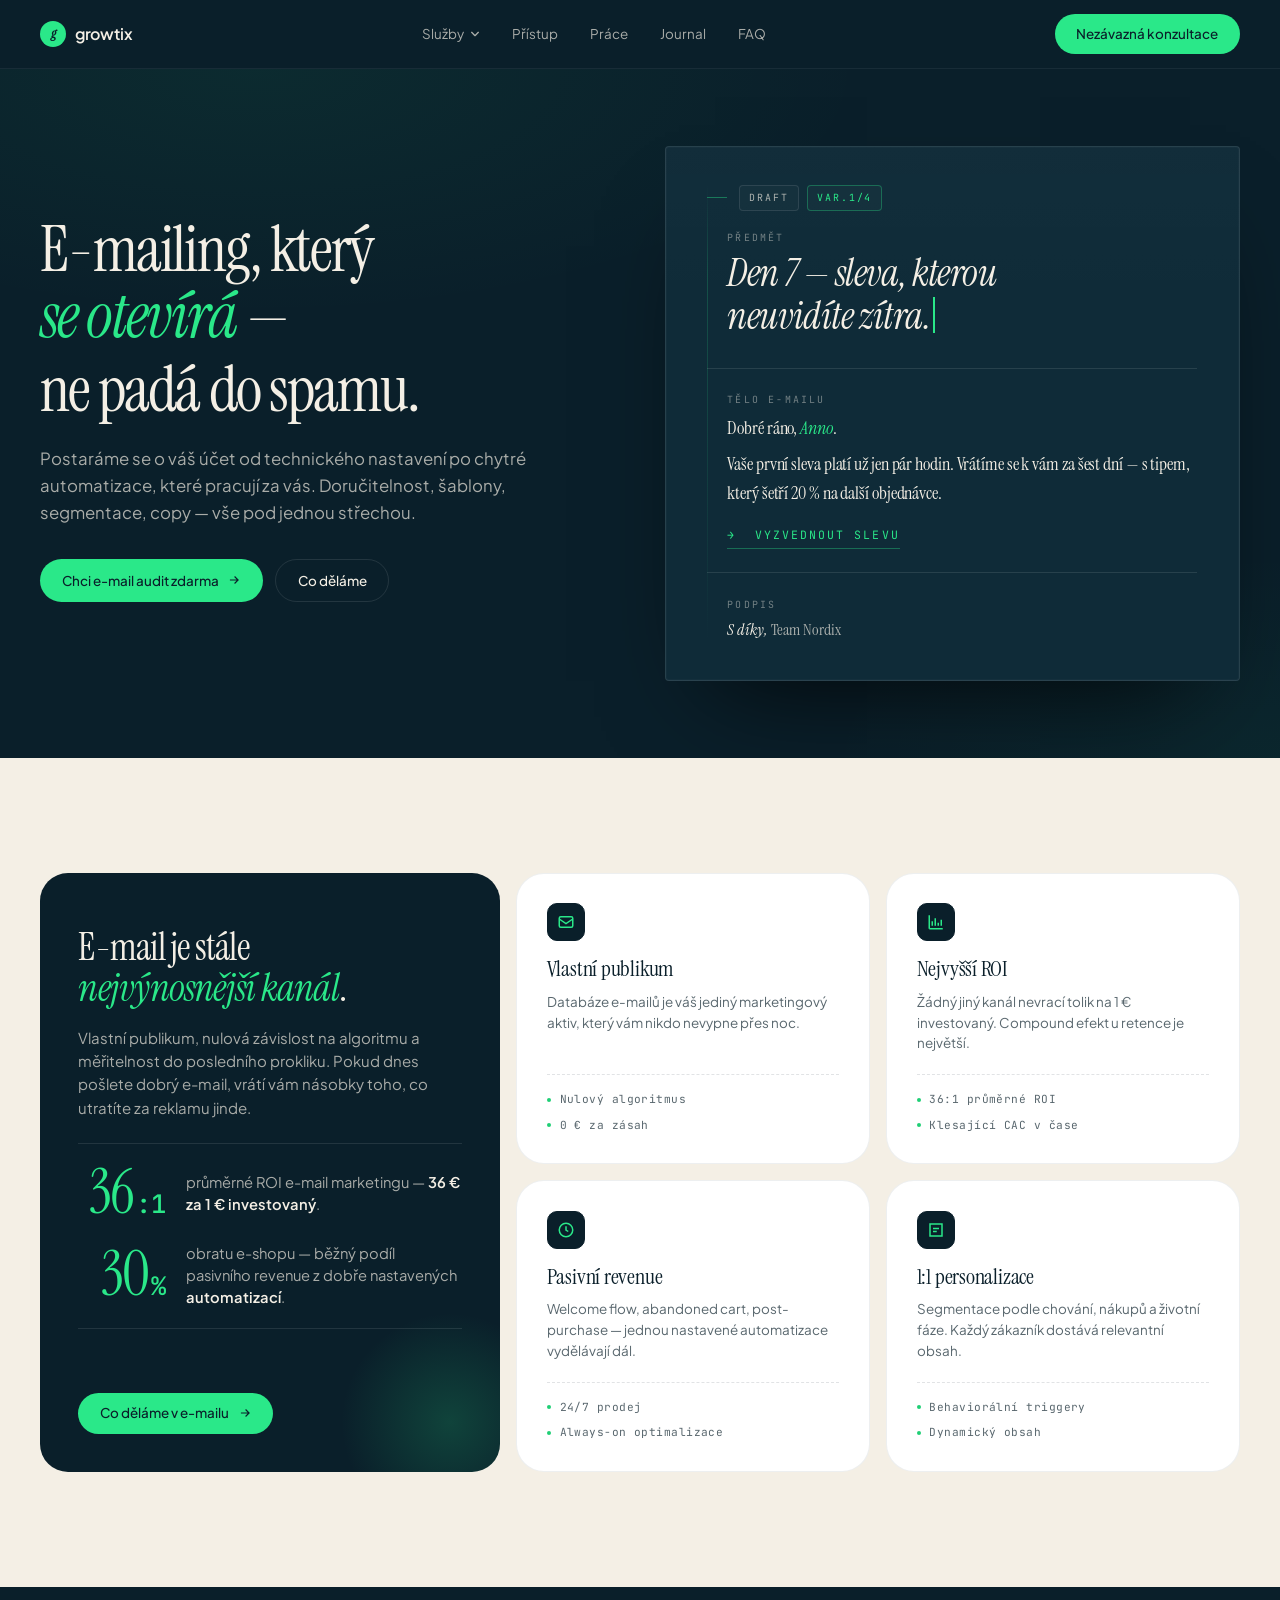
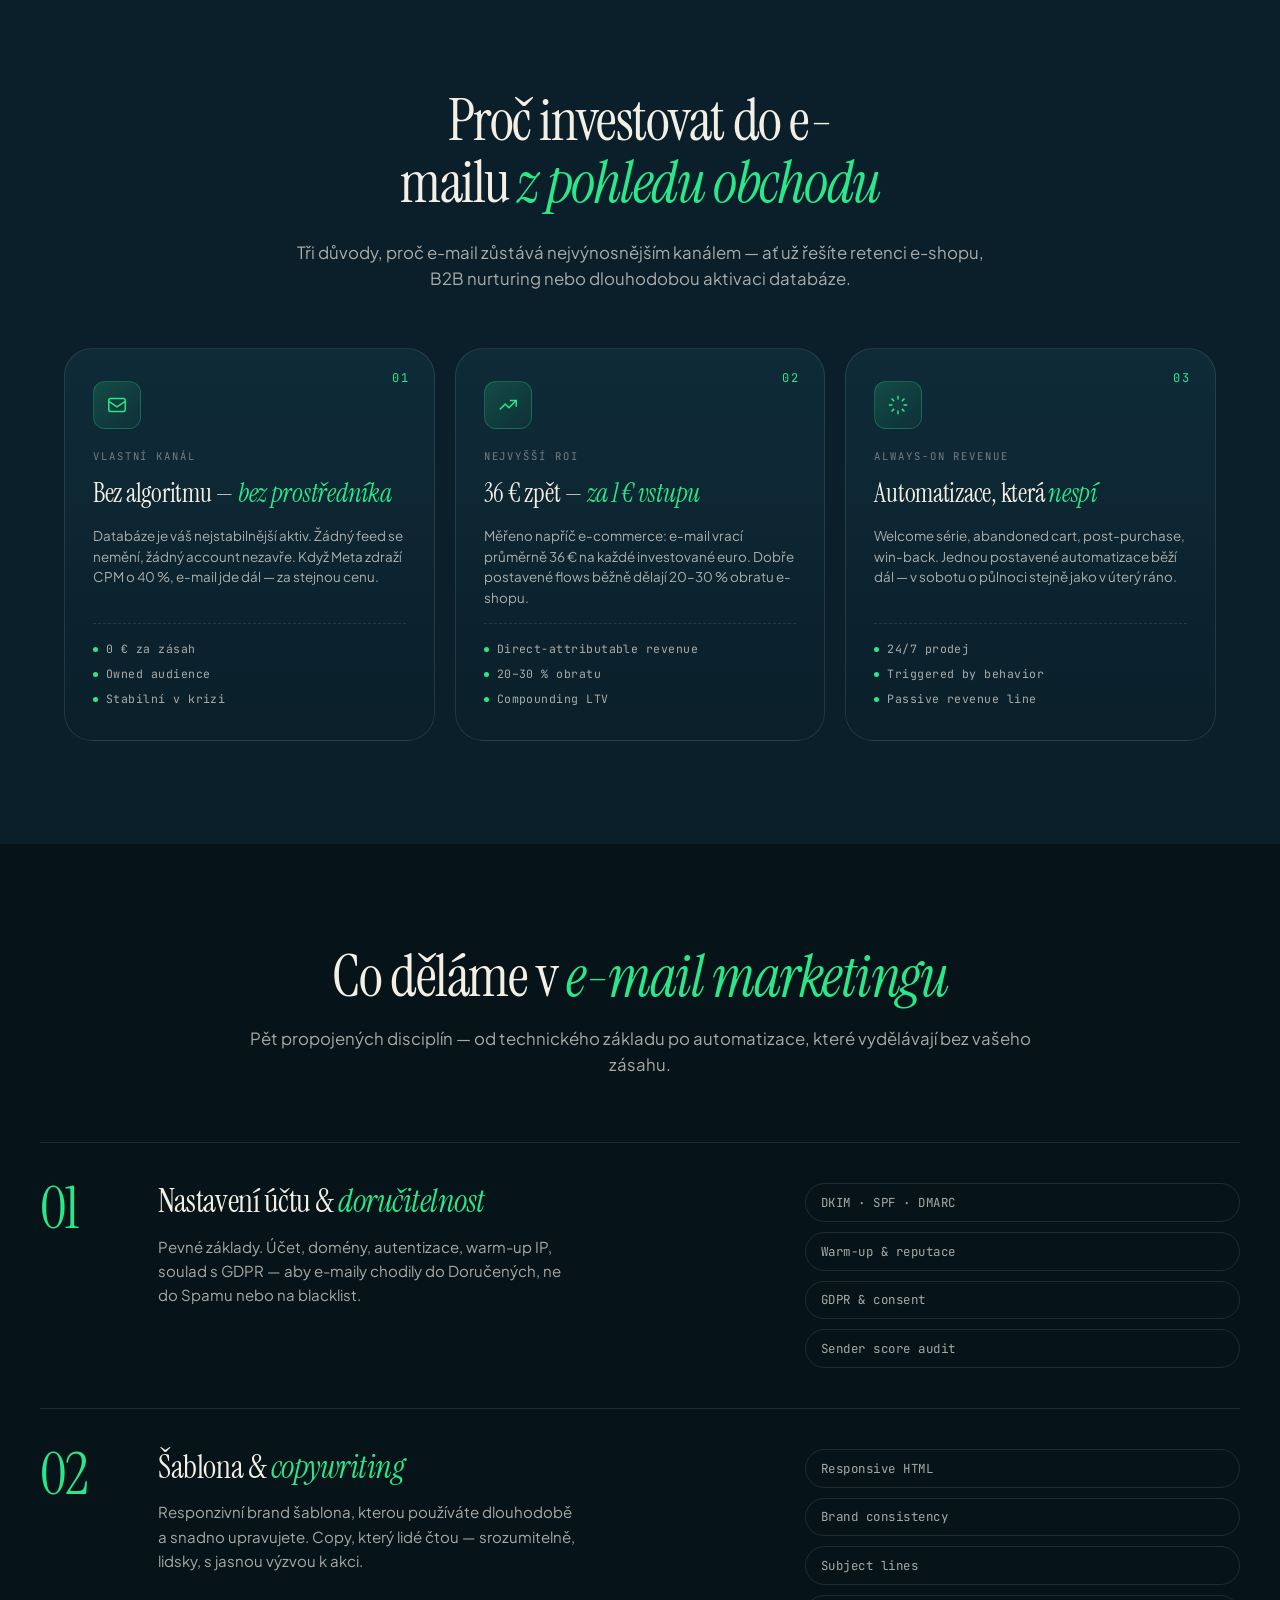
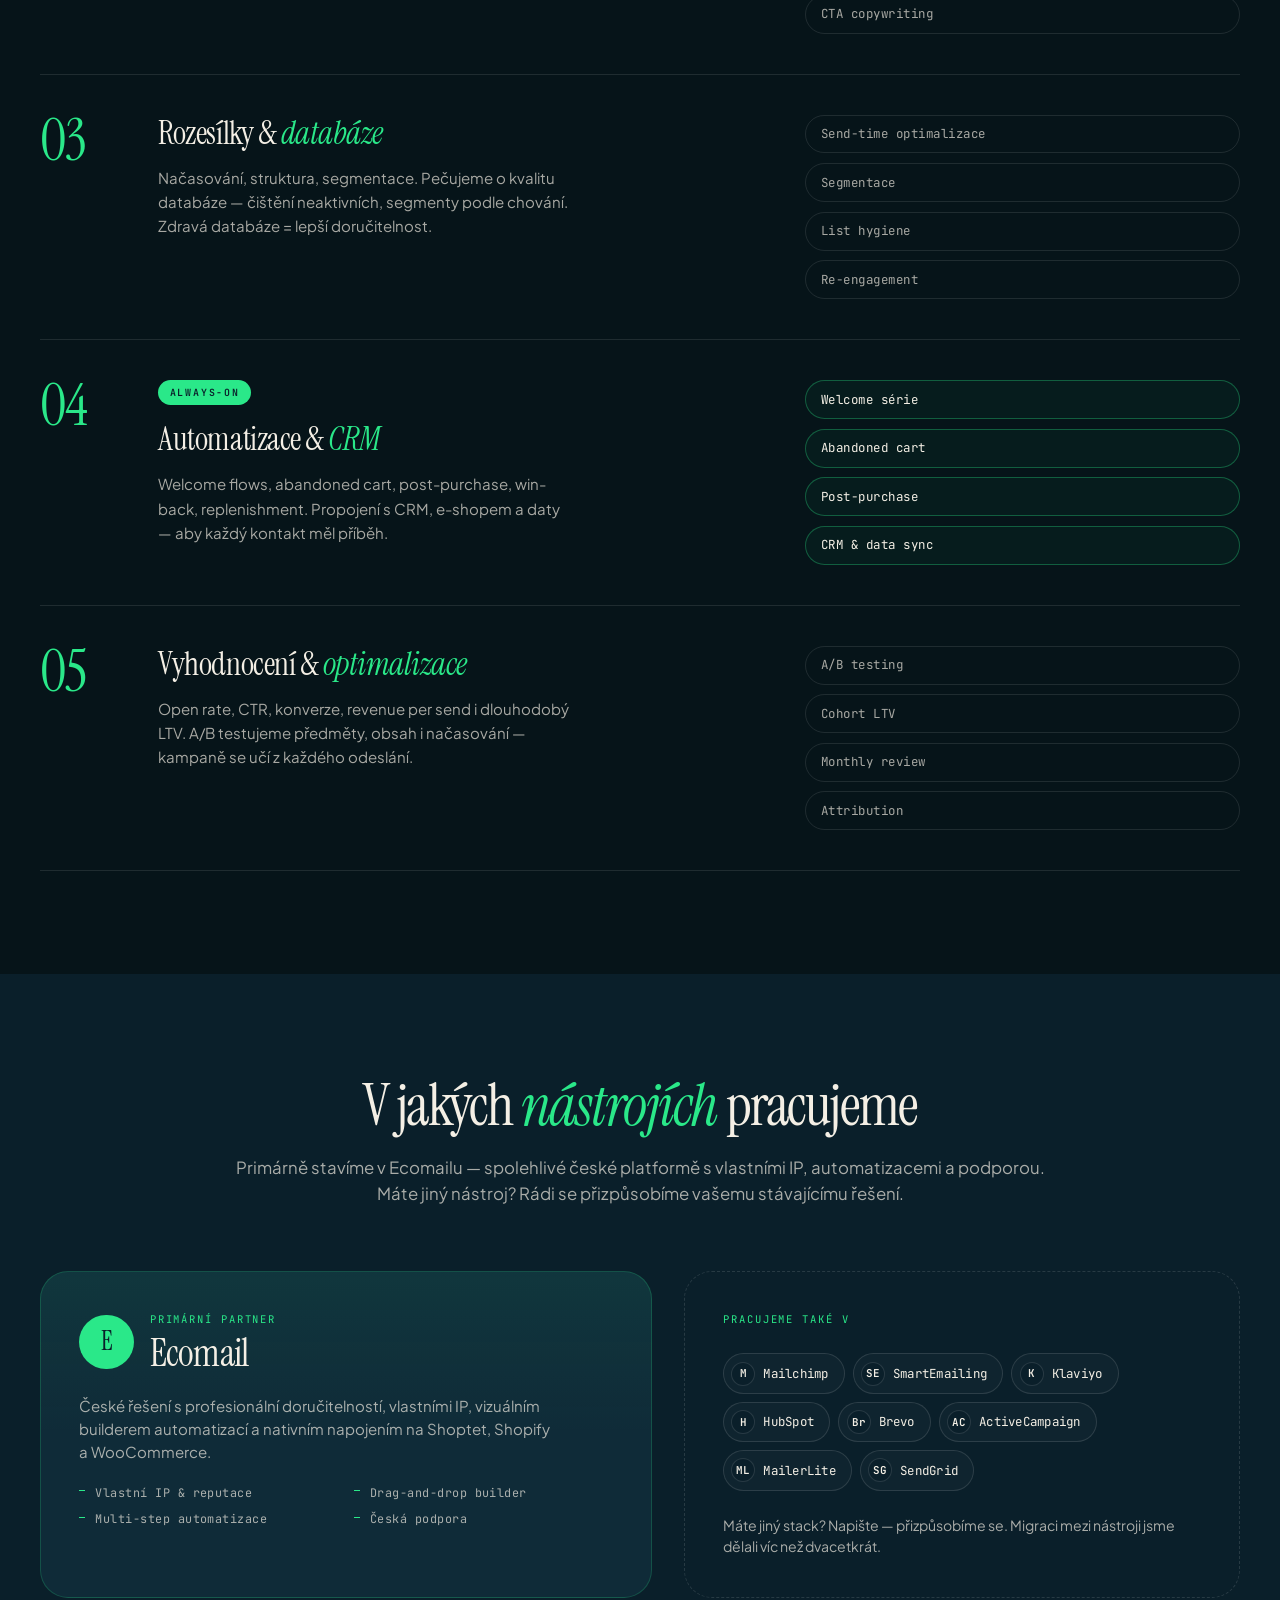
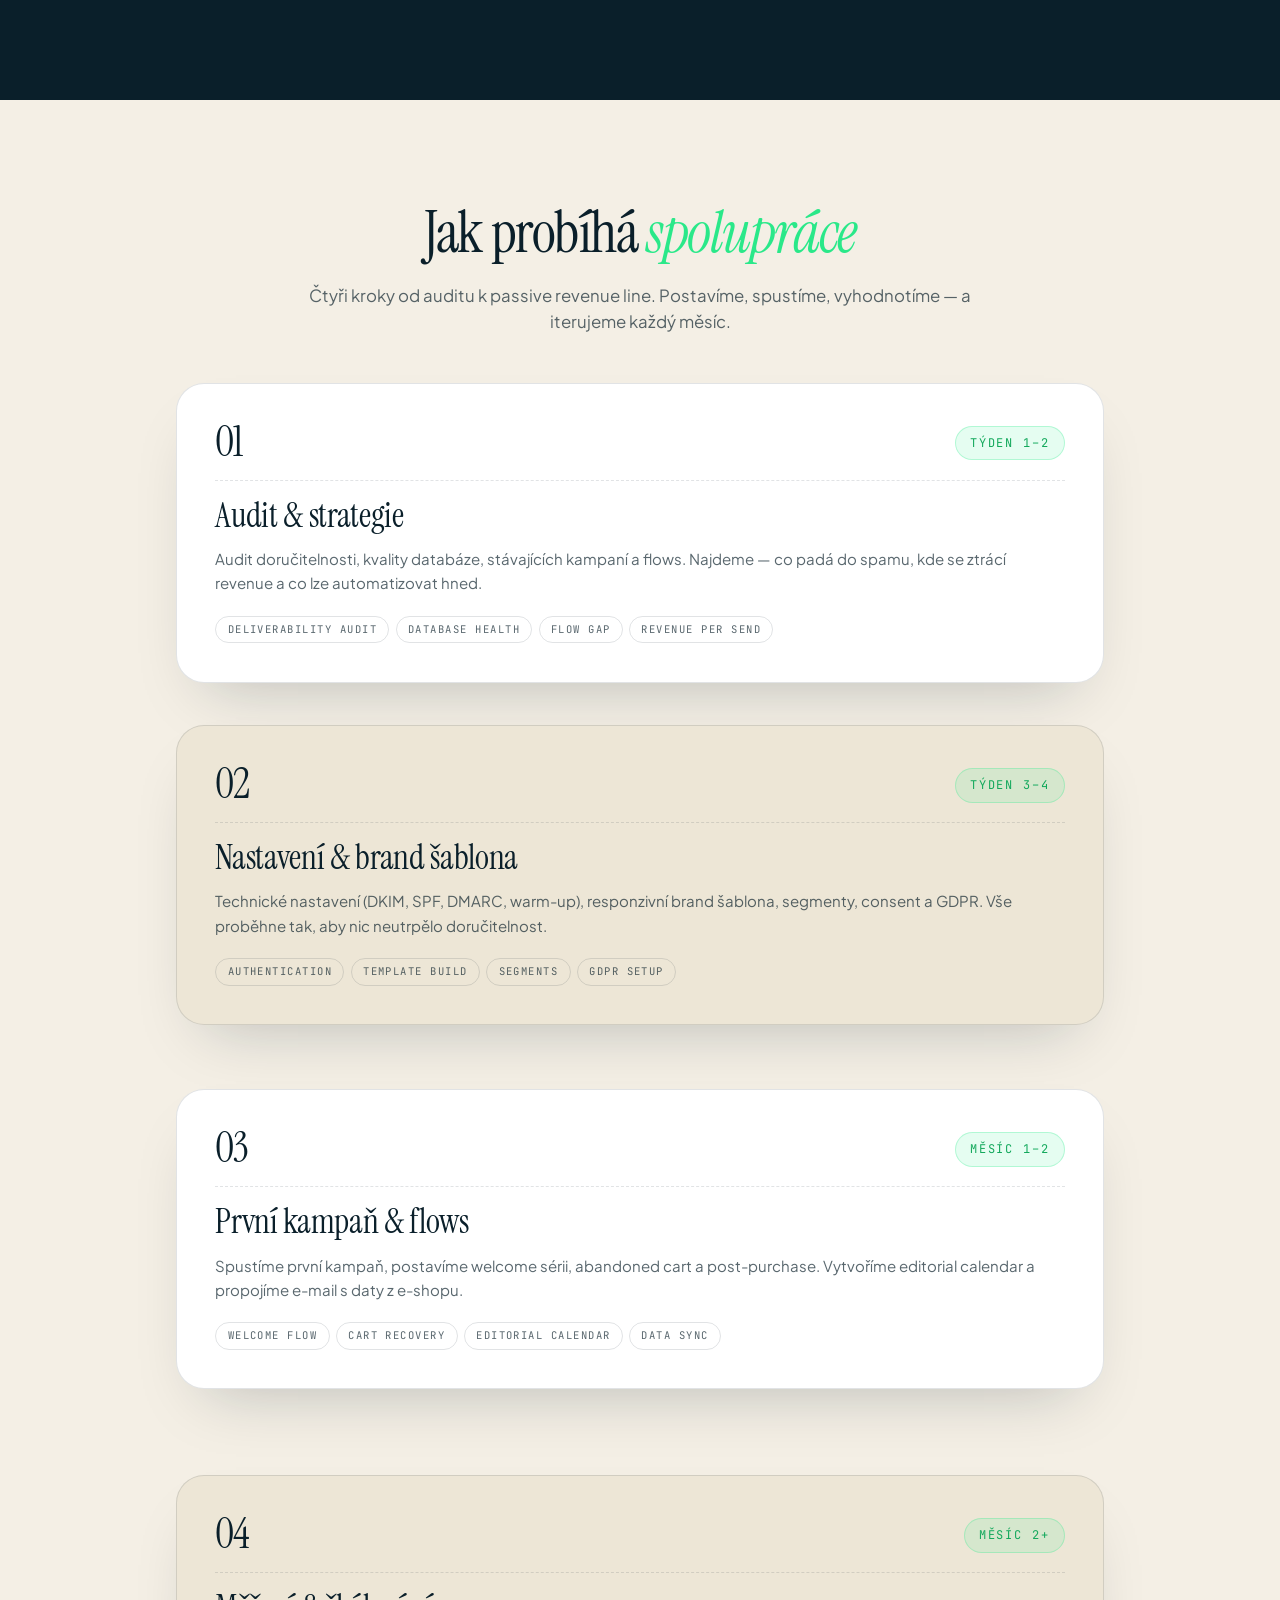
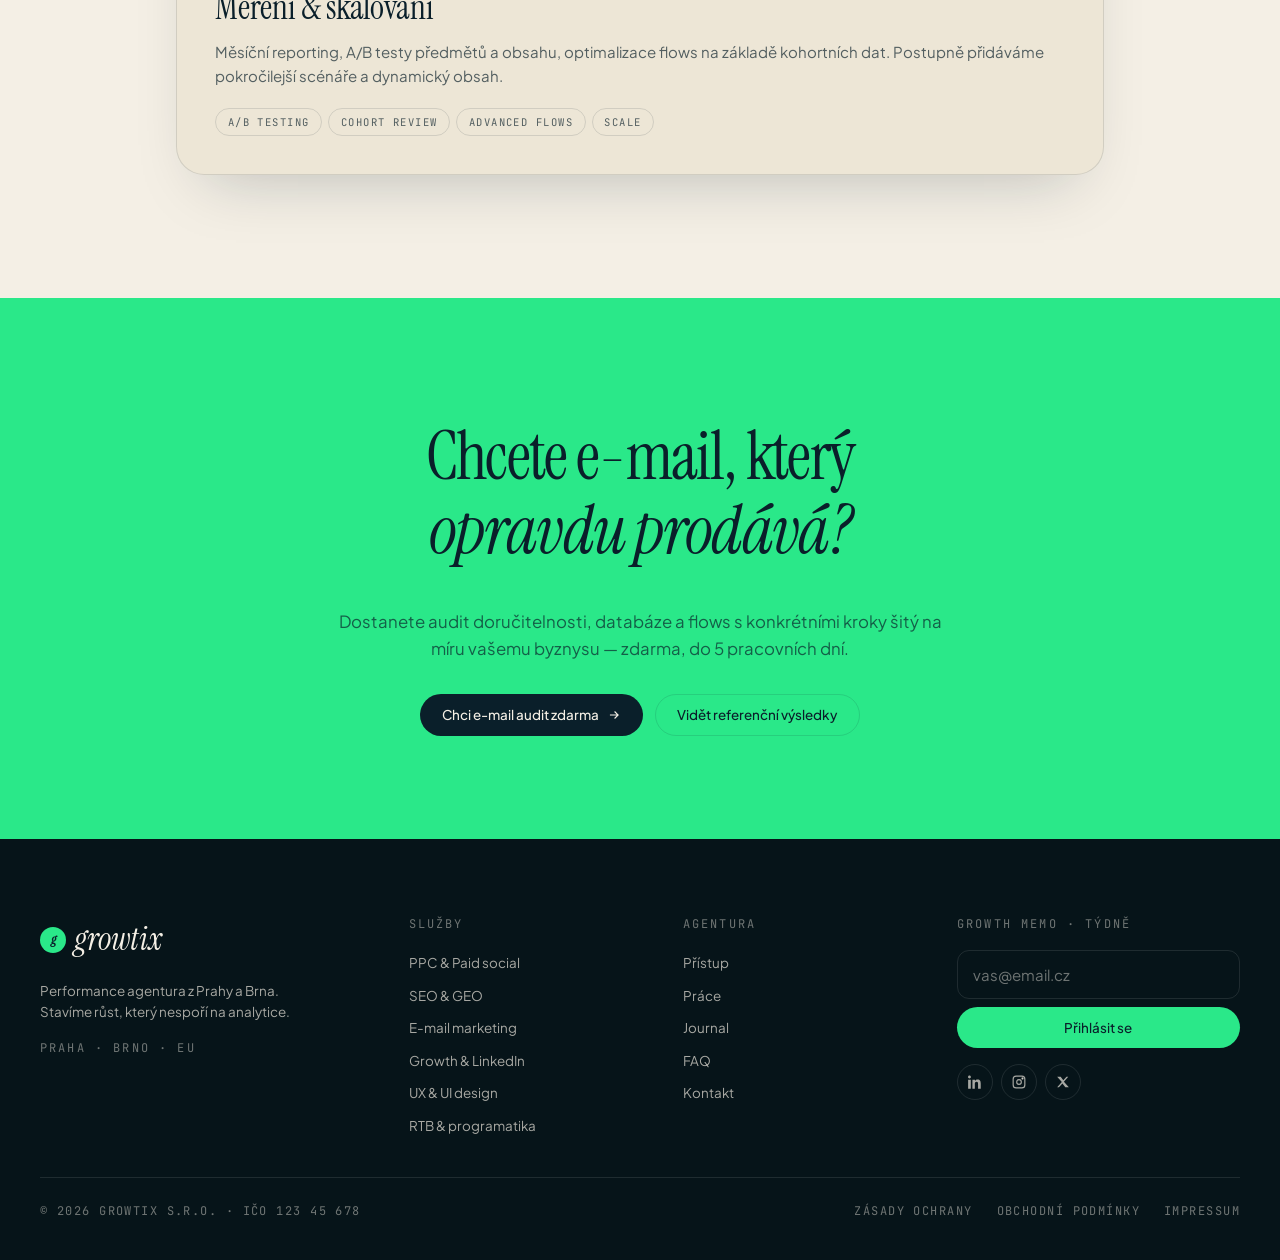
==== sluzby/email.html @ 241e906a "Initial commit: GrowTix web project" ====
<!doctype html>
<html lang="cs">
<head>
<meta charset="utf-8">
<meta name="viewport" content="width=device-width, initial-scale=1, viewport-fit=cover">
<meta name="color-scheme" content="dark">
<title>E-mail marketing — Growtix</title>
<meta name="description" content="E-mail marketing, který nepadá do spamu a přináší výsledky. Technické nastavení, šablony, automatizace, CRM, copywriting a doručitelnost — vše pod jednou střechou.">
<link rel="preconnect" href="https://fonts.googleapis.com">
<link rel="preconnect" href="https://fonts.gstatic.com" crossorigin>
<link href="https://fonts.googleapis.com/css2?family=Plus+Jakarta+Sans:wght@400;500;600;700&family=Instrument+Serif:ital@0;1&family=JetBrains+Mono:wght@400;500&display=swap" rel="stylesheet">
<link rel="stylesheet" href="../css/growtix.css">
</head>
<body>

<header class="header" id="gxHeader">
  <div class="container container--wide">
    <div class="header__inner">
      <a href="../index.html" class="brand" aria-label="Growtix — domů">
        <span class="brand__mark" aria-hidden="true">g</span>
        <span>growtix</span>
      </a>
      <nav class="nav" aria-label="Hlavní">
        <button type="button" class="nav__link nav__trigger" id="gxMegaTrigger" aria-haspopup="true" aria-expanded="false" aria-controls="gxMega">
          Služby
          <svg class="chev" viewBox="0 0 12 12" aria-hidden="true"><path d="M2 4l4 4 4-4" fill="none" stroke="currentColor" stroke-width="1.6" stroke-linecap="round" stroke-linejoin="round"/></svg>
        </button>
        <a href="../index.html#approach" class="nav__link">Přístup</a>
        <a href="../index.html#work" class="nav__link">Práce</a>
        <a href="../index.html#journal" class="nav__link">Journal</a>
        <a href="../index.html#faq" class="nav__link">FAQ</a>
      </nav>
      <div class="header__actions">
        <button class="burger" aria-label="Menu"><svg width="16" height="12" viewBox="0 0 18 14" fill="none" stroke="currentColor" stroke-width="1.6" stroke-linecap="round"><path d="M1 1h16M1 7h16M1 13h16"/></svg></button>
        <a href="#cta" class="btn btn--primary">Nezávazná konzultace</a>
      </div>
    </div>
  </div>

  <div class="mega" id="gxMega" role="region" aria-label="Služby">
    <div class="container container--wide">
      <div class="mega__inner">
        <div class="mega__list">
          <a href="ppc.html" class="mega__item"><span class="mega__num">01</span><span class="mega__title">PPC &amp; <em>Paid</em></span><span class="mega__desc">Google · Meta · LinkedIn · TikTok</span></a>
          <a href="seo.html" class="mega__item"><span class="mega__num">02</span><span class="mega__title">SEO &amp; <em>GEO</em></span><span class="mega__desc">Organika + LLM viditelnost</span></a>
          <a href="email.html" class="mega__item" aria-current="page"><span class="mega__num">03</span><span class="mega__title"><em>E-mail</em> marketing</span><span class="mega__desc">Flows · retence · transakce</span></a>
          <a href="growth-hacking.html" class="mega__item"><span class="mega__num">04</span><span class="mega__title">Growth &amp; <em>LinkedIn</em></span><span class="mega__desc">B2B outreach · automatizace</span></a>
          <a href="../index.html#services" class="mega__item"><span class="mega__num">05</span><span class="mega__title">RTB &amp; <em>DSP</em></span><span class="mega__desc">Programatika · retargeting</span></a>
          <a href="ux-ui.html" class="mega__item"><span class="mega__num">06</span><span class="mega__title">UX &amp; <em>UI</em></span><span class="mega__desc">Audit · design · implementace</span></a>
        </div>
        <div class="mega__cta">
          <div class="mega__cta-title">E-mail audit <em>do 5</em> pracovních dní.</div>
          <a href="#cta" class="btn btn--dark" style="align-self:flex-start">Objednat audit
            <svg class="arrow" viewBox="0 0 24 24" fill="none" stroke="currentColor" stroke-width="2" aria-hidden="true"><path d="M5 12h14m-6-6 6 6-6 6"/></svg>
          </a>
        </div>
      </div>
    </div>
  </div>
</header>

<main id="top">

<!-- =========== HERO =========== -->
<section class="hero hero-email" aria-labelledby="heroTitle">
  <div class="container container--wide">
    <div class="hero-email__grid">

      <div class="hero-email__copy">
        <h1 class="hero-email__title" id="heroTitle">
          E-mailing, který <em>se otevírá</em> &mdash;<br>
          ne padá do spamu.
        </h1>
        <p class="hero-email__lead">Postaráme se o váš účet od technického nastavení po chytré automatizace, které pracují za vás. Doručitelnost, šablony, segmentace, copy &mdash; vše pod jednou střechou.</p>
        <div class="hero-email__actions">
          <a href="#cta" class="btn btn--primary">Chci e-mail audit zdarma
            <svg class="arrow" viewBox="0 0 24 24" fill="none" stroke="currentColor" stroke-width="2" aria-hidden="true"><path d="M5 12h14m-6-6 6 6-6 6"/></svg>
          </a>
          <a href="#disciplines" class="btn btn--outline-light">Co děláme</a>
        </div>
      </div>

      <aside class="hero-email__panel" aria-hidden="true">
        <div class="email-draft">
          <div class="email-draft__meta">
            <span class="email-draft__tag">Draft</span>
            <span class="email-draft__tag email-draft__tag--alt">var. <span id="subjVar">1</span>/4</span>
          </div>

          <div class="email-draft__field email-draft__field--subject">
            <span class="email-draft__label">Předmět</span>
            <h2 class="email-draft__subject"><span id="subjLine"></span><span class="email-draft__cursor"></span></h2>
          </div>

          <div class="email-draft__rule"></div>

          <div class="email-draft__field">
            <span class="email-draft__label">Tělo e-mailu</span>
            <p class="email-draft__body">
              Dobré ráno, <em>Anno</em>.
            </p>
            <p class="email-draft__body">
              Vaše první sleva platí už jen pár hodin. Vrátíme se k vám za šest dní &mdash; s tipem, který šetří 20 % na další objednávce.
            </p>
            <span class="email-draft__cta">→ &nbsp;vyzvednout slevu</span>
          </div>

          <div class="email-draft__rule"></div>

          <div class="email-draft__field">
            <span class="email-draft__label">Podpis</span>
            <p class="email-draft__sign"><em>S díky,</em> Team Nordix</p>
          </div>
        </div>
      </aside>

    </div>
  </div>
</section>

<!-- =========== PROBLEM BAND (cream) =========== -->
<section class="band intro" aria-labelledby="probTitle">
  <div class="container">
    <div class="intro__grid">
      <div class="intro__lead-card">
        <h3 id="probTitle">E-mail je stále <em>nejvýnosnější kanál</em>.</h3>
        <p>Vlastní publikum, nulová závislost na algoritmu a měřitelnost do posledního prokliku. Pokud dnes pošlete dobrý e-mail, vrátí vám násobky toho, co utratíte za reklamu jinde.</p>
        <dl class="lead-stats">
          <div class="lead-stat">
            <dt class="lead-stat__num">36<span class="lead-stat__unit">:1</span></dt>
            <dd class="lead-stat__label">průměrné ROI e-mail marketingu &mdash; <strong>36 € za 1 € investovaný</strong>.</dd>
          </div>
          <div class="lead-stat">
            <dt class="lead-stat__num">30<span class="lead-stat__unit">%</span></dt>
            <dd class="lead-stat__label">obratu e-shopu &mdash; běžný podíl pasivního revenue z dobře nastavených <strong>automatizací</strong>.</dd>
          </div>
        </dl>
        <a href="#disciplines" class="btn btn--primary">Co děláme v e-mailu
          <svg class="arrow" viewBox="0 0 24 24" fill="none" stroke="currentColor" stroke-width="2" aria-hidden="true"><path d="M5 12h14m-6-6 6 6-6 6"/></svg>
        </a>
      </div>
      <div class="intro-card">
        <div class="intro-card__icon"><svg width="18" height="18" viewBox="0 0 24 24" fill="none" stroke="currentColor" stroke-width="2"><path d="M3 8l9 6 9-6"/><rect x="3" y="5" width="18" height="14" rx="2"/></svg></div>
        <h4>Vlastní publikum</h4>
        <p>Databáze e-mailů je váš jediný marketingový aktiv, který vám nikdo nevypne přes noc.</p>
        <ul>
          <li>Nulový algoritmus</li>
          <li>0 € za zásah</li>
        </ul>
      </div>
      <div class="intro-card">
        <div class="intro-card__icon"><svg width="18" height="18" viewBox="0 0 24 24" fill="none" stroke="currentColor" stroke-width="2"><path d="M3 21V3M21 21H3M7 17V11M11 17V7M15 17V13M19 17V9"/></svg></div>
        <h4>Nejvyšší ROI</h4>
        <p>Žádný jiný kanál nevrací tolik na 1 € investovaný. Compound efekt u retence je největší.</p>
        <ul>
          <li>36:1 průměrné ROI</li>
          <li>Klesající CAC v čase</li>
        </ul>
      </div>
      <div class="intro-card">
        <div class="intro-card__icon"><svg width="18" height="18" viewBox="0 0 24 24" fill="none" stroke="currentColor" stroke-width="2"><circle cx="12" cy="12" r="9"/><path d="M12 7v5l3 2"/></svg></div>
        <h4>Pasivní revenue</h4>
        <p>Welcome flow, abandoned cart, post-purchase &mdash; jednou nastavené automatizace vydělávají dál.</p>
        <ul>
          <li>24/7 prodej</li>
          <li>Always-on optimalizace</li>
        </ul>
      </div>
      <div class="intro-card">
        <div class="intro-card__icon"><svg width="18" height="18" viewBox="0 0 24 24" fill="none" stroke="currentColor" stroke-width="2"><path d="M4 4h16v16H4z"/><path d="M8 10h8M8 14h5"/></svg></div>
        <h4>1:1 personalizace</h4>
        <p>Segmentace podle chování, nákupů a životní fáze. Každý zákazník dostává relevantní obsah.</p>
        <ul>
          <li>Behaviorální triggery</li>
          <li>Dynamický obsah</li>
        </ul>
      </div>
    </div>
  </div>
</section>

<!-- =========== DIFFERENTIATOR (dark) =========== -->
<section class="band band--dark diff" aria-label="Proč investovat do e-mailu">
  <div class="container">
    <div class="diff__head">
      <h2 class="diff__title">
        Proč investovat do e-mailu <em>z pohledu obchodu</em>
      </h2>
      <p class="diff__lead">Tři důvody, proč e-mail zůstává nejvýnosnějším kanálem &mdash; ať už řešíte retenci e-shopu, B2B nurturing nebo dlouhodobou aktivaci databáze.</p>
    </div>

    <div class="diff__grid">
      <article class="diff-card">
        <div class="diff-card__num">01</div>
        <div class="diff-card__icon" aria-hidden="true"><svg viewBox="0 0 24 24" fill="none" stroke="currentColor" stroke-width="1.6"><path d="M3 8l9 6 9-6"/><rect x="3" y="5" width="18" height="14" rx="2"/></svg></div>
        <div class="diff-card__kicker">Vlastní kanál</div>
        <h4 class="diff-card__title">Bez algoritmu &mdash; <em>bez prostředníka</em></h4>
        <p class="diff-card__body">Databáze je váš nejstabilnější aktiv. Žádný feed se nemění, žádný account nezavře. Když Meta zdraží CPM o 40 %, e-mail jde dál &mdash; za stejnou cenu.</p>
        <ul class="diff-card__list">
          <li>0 € za zásah</li>
          <li>Owned audience</li>
          <li>Stabilní v krizi</li>
        </ul>
      </article>
      <article class="diff-card">
        <div class="diff-card__num">02</div>
        <div class="diff-card__icon" aria-hidden="true"><svg viewBox="0 0 24 24" fill="none" stroke="currentColor" stroke-width="1.6"><path d="M3 17l6-6 4 4 8-8"/><path d="M14 7h7v7"/></svg></div>
        <div class="diff-card__kicker">Nejvyšší ROI</div>
        <h4 class="diff-card__title">36 € zpět &mdash; <em>za 1 € vstupu</em></h4>
        <p class="diff-card__body">Měřeno napříč e-commerce: e-mail vrací průměrně 36 € na každé investované euro. Dobře postavené flows běžně dělají 20–30 % obratu e-shopu.</p>
        <ul class="diff-card__list">
          <li>Direct-attributable revenue</li>
          <li>20–30 % obratu</li>
          <li>Compounding LTV</li>
        </ul>
      </article>
      <article class="diff-card">
        <div class="diff-card__num">03</div>
        <div class="diff-card__icon" aria-hidden="true"><svg viewBox="0 0 24 24" fill="none" stroke="currentColor" stroke-width="1.6"><path d="M12 2v4M12 18v4M4.93 4.93l2.83 2.83M16.24 16.24l2.83 2.83M2 12h4M18 12h4M4.93 19.07l2.83-2.83M16.24 7.76l2.83-2.83"/></svg></div>
        <div class="diff-card__kicker">Always-on revenue</div>
        <h4 class="diff-card__title">Automatizace, která <em>nespí</em></h4>
        <p class="diff-card__body">Welcome série, abandoned cart, post-purchase, win-back. Jednou postavené automatizace běží dál &mdash; v sobotu o půlnoci stejně jako v úterý ráno.</p>
        <ul class="diff-card__list">
          <li>24/7 prodej</li>
          <li>Triggered by behavior</li>
          <li>Passive revenue line</li>
        </ul>
      </article>
    </div>
  </div>
</section>

<!-- =========== DISCIPLINES =========== -->
<section class="band band--darker seo-rows" id="disciplines" aria-labelledby="disTitle">
  <div class="container">
    <header class="seo-rows__head">
      <h2 id="disTitle" class="seo-rows__title">
        Co děláme v <em>e-mail marketingu</em>
      </h2>
      <p class="seo-rows__lead">Pět propojených disciplín — od technického základu po automatizace, které vydělávají bez vašeho zásahu.</p>
    </header>

    <ol class="seo-rows__list" role="list">
      <li class="seo-row">
        <div class="seo-row__num">01</div>
        <div class="seo-row__body">
          <h3 class="seo-row__title">Nastavení účtu &amp; <em>doručitelnost</em></h3>
          <p class="seo-row__desc">Pevné základy. Účet, domény, autentizace, warm-up IP, soulad s GDPR &mdash; aby e-maily chodily do Doručených, ne do Spamu nebo na blacklist.</p>
        </div>
        <ul class="seo-row__tags">
          <li>DKIM · SPF · DMARC</li>
          <li>Warm-up &amp; reputace</li>
          <li>GDPR &amp; consent</li>
          <li>Sender score audit</li>
        </ul>
      </li>

      <li class="seo-row">
        <div class="seo-row__num">02</div>
        <div class="seo-row__body">
          <h3 class="seo-row__title">Šablona &amp; <em>copywriting</em></h3>
          <p class="seo-row__desc">Responzivní brand šablona, kterou používáte dlouhodobě a snadno upravujete. Copy, který lidé čtou &mdash; srozumitelně, lidsky, s jasnou výzvou k akci.</p>
        </div>
        <ul class="seo-row__tags">
          <li>Responsive HTML</li>
          <li>Brand consistency</li>
          <li>Subject lines</li>
          <li>CTA copywriting</li>
        </ul>
      </li>

      <li class="seo-row">
        <div class="seo-row__num">03</div>
        <div class="seo-row__body">
          <h3 class="seo-row__title">Rozesílky &amp; <em>databáze</em></h3>
          <p class="seo-row__desc">Načasování, struktura, segmentace. Pečujeme o kvalitu databáze &mdash; čištění neaktivních, segmenty podle chování. Zdravá databáze = lepší doručitelnost.</p>
        </div>
        <ul class="seo-row__tags">
          <li>Send-time optimalizace</li>
          <li>Segmentace</li>
          <li>List hygiene</li>
          <li>Re-engagement</li>
        </ul>
      </li>

      <li class="seo-row seo-row--feature">
        <div class="seo-row__num">04</div>
        <div class="seo-row__body">
          <span class="seo-row__badge">Always-on</span>
          <h3 class="seo-row__title">Automatizace &amp; <em>CRM</em></h3>
          <p class="seo-row__desc">Welcome flows, abandoned cart, post-purchase, win-back, replenishment. Propojení s CRM, e-shopem a daty &mdash; aby každý kontakt měl příběh.</p>
        </div>
        <ul class="seo-row__tags">
          <li>Welcome série</li>
          <li>Abandoned cart</li>
          <li>Post-purchase</li>
          <li>CRM &amp; data sync</li>
        </ul>
      </li>

      <li class="seo-row">
        <div class="seo-row__num">05</div>
        <div class="seo-row__body">
          <h3 class="seo-row__title">Vyhodnocení &amp; <em>optimalizace</em></h3>
          <p class="seo-row__desc">Open rate, CTR, konverze, revenue per send i dlouhodobý LTV. A/B testujeme předměty, obsah i načasování &mdash; kampaně se učí z každého odeslání.</p>
        </div>
        <ul class="seo-row__tags">
          <li>A/B testing</li>
          <li>Cohort LTV</li>
          <li>Monthly review</li>
          <li>Attribution</li>
        </ul>
      </li>
    </ol>
  </div>
</section>

<!-- =========== TOOLS =========== -->
<section class="band band--dark tools" aria-labelledby="toolsTitle">
  <div class="container">
    <header class="tools__head">
      <h2 id="toolsTitle" class="tools__title">
        V jakých <em>nástrojích</em> pracujeme
      </h2>
      <p class="tools__lead">Primárně stavíme v Ecomailu &mdash; spolehlivé české platformě s vlastními IP, automatizacemi a podporou. Máte jiný nástroj? Rádi se přizpůsobíme vašemu stávajícímu řešení.</p>
    </header>

    <div class="tools__grid">
      <article class="tool-card tool-card--feature">
        <div class="tool-card__head">
          <span class="tool-card__mark tool-card__mark--lg">E</span>
          <div>
            <div class="tool-card__kicker">Primární partner</div>
            <h3 class="tool-card__name">Ecomail</h3>
          </div>
        </div>
        <p class="tool-card__body">České řešení s profesionální doručitelností, vlastními IP, vizuálním builderem automatizací a nativním napojením na Shoptet, Shopify a WooCommerce.</p>
        <ul class="tool-card__list">
          <li>Vlastní IP &amp; reputace</li>
          <li>Drag-and-drop builder</li>
          <li>Multi-step automatizace</li>
          <li>Česká podpora</li>
        </ul>
      </article>

      <div class="tool-card tool-card--secondary">
        <div class="tool-card__kicker">Pracujeme také v</div>
        <ul class="tool-grid">
          <li class="tool-pill"><span class="tool-pill__mark">M</span>Mailchimp</li>
          <li class="tool-pill"><span class="tool-pill__mark">SE</span>SmartEmailing</li>
          <li class="tool-pill"><span class="tool-pill__mark">K</span>Klaviyo</li>
          <li class="tool-pill"><span class="tool-pill__mark">H</span>HubSpot</li>
          <li class="tool-pill"><span class="tool-pill__mark">Br</span>Brevo</li>
          <li class="tool-pill"><span class="tool-pill__mark">AC</span>ActiveCampaign</li>
          <li class="tool-pill"><span class="tool-pill__mark">ML</span>MailerLite</li>
          <li class="tool-pill"><span class="tool-pill__mark">SG</span>SendGrid</li>
        </ul>
        <p class="tool-card__foot">Máte jiný stack? Napište &mdash; přizpůsobíme se. Migraci mezi nástroji jsme dělali víc než dvacetkrát.</p>
      </div>
    </div>
  </div>
</section>

<!-- =========== PROCESS (cream — stack scroll) =========== -->
<section class="band intro proc-stack" aria-labelledby="procTitle">
  <div class="container">
    <div class="proc-stack__head">
      <h2 id="procTitle" class="proc-stack__title">
        Jak probíhá <em>spolupráce</em>
      </h2>
      <p class="proc-stack__lead">Čtyři kroky od auditu k passive revenue line. Postavíme, spustíme, vyhodnotíme &mdash; a iterujeme každý měsíc.</p>
    </div>

    <div class="proc-stack__list">
      <article class="proc-step" style="--i: 0">
        <div class="proc-step__inner">
          <div class="proc-step__head">
            <div class="proc-step__num">01</div>
            <div class="proc-step__meta">Týden 1–2</div>
          </div>
          <h4 class="proc-step__title">Audit &amp; strategie</h4>
          <p class="proc-step__body">Audit doručitelnosti, kvality databáze, stávajících kampaní a flows. Najdeme &mdash; co padá do spamu, kde se ztrácí revenue a co lze automatizovat hned.</p>
          <ul class="proc-step__tags"><li>Deliverability audit</li><li>Database health</li><li>Flow gap</li><li>Revenue per send</li></ul>
        </div>
      </article>
      <article class="proc-step" style="--i: 1">
        <div class="proc-step__inner">
          <div class="proc-step__head">
            <div class="proc-step__num">02</div>
            <div class="proc-step__meta">Týden 3–4</div>
          </div>
          <h4 class="proc-step__title">Nastavení &amp; brand šablona</h4>
          <p class="proc-step__body">Technické nastavení (DKIM, SPF, DMARC, warm-up), responzivní brand šablona, segmenty, consent a GDPR. Vše proběhne tak, aby nic neutrpělo doručitelnost.</p>
          <ul class="proc-step__tags"><li>Authentication</li><li>Template build</li><li>Segments</li><li>GDPR setup</li></ul>
        </div>
      </article>
      <article class="proc-step" style="--i: 2">
        <div class="proc-step__inner">
          <div class="proc-step__head">
            <div class="proc-step__num">03</div>
            <div class="proc-step__meta">Měsíc 1–2</div>
          </div>
          <h4 class="proc-step__title">První kampaň &amp; flows</h4>
          <p class="proc-step__body">Spustíme první kampaň, postavíme welcome sérii, abandoned cart a post-purchase. Vytvoříme editorial calendar a propojíme e-mail s daty z e-shopu.</p>
          <ul class="proc-step__tags"><li>Welcome flow</li><li>Cart recovery</li><li>Editorial calendar</li><li>Data sync</li></ul>
        </div>
      </article>
      <article class="proc-step" style="--i: 3">
        <div class="proc-step__inner">
          <div class="proc-step__head">
            <div class="proc-step__num">04</div>
            <div class="proc-step__meta">Měsíc 2+</div>
          </div>
          <h4 class="proc-step__title">Měření &amp; škálování</h4>
          <p class="proc-step__body">Měsíční reporting, A/B testy předmětů a obsahu, optimalizace flows na základě kohortních dat. Postupně přidáváme pokročilejší scénáře a dynamický obsah.</p>
          <ul class="proc-step__tags"><li>A/B testing</li><li>Cohort review</li><li>Advanced flows</li><li>Scale</li></ul>
        </div>
      </article>
    </div>
  </div>
</section>

<!-- =========== CTA =========== -->
<section class="cta-mint" id="cta" aria-labelledby="ctaTitle">
  <div class="container">
    <h2 id="ctaTitle" style="font-family: var(--ff-serif); font-weight: 400; font-size: clamp(2.6rem, 5.5vw, 4.2rem); line-height: 1.1; letter-spacing: -0.025em; margin: 1.25rem auto 2rem; text-wrap: balance; max-width: 22ch;">
      Chcete e-mail, který <em style="font-style: italic; display: inline-block; line-height: 1.05; padding-bottom: 0.18em;">opravdu prodává?</em>
    </h2>
    <p style="color: var(--on-cream-2); font-size: var(--t-lg); line-height: 1.55; margin: 0 auto 2rem; max-width: 38rem;">
      Dostanete audit doručitelnosti, databáze a flows s konkrétními kroky šitý na míru vašemu byznysu &mdash; zdarma, do 5 pracovních dní.
    </p>
    <div style="display:flex; gap: 0.75rem; justify-content: center; flex-wrap: wrap;">
      <a href="../index.html#cta" class="btn btn--dark">Chci e-mail audit zdarma
        <svg class="arrow" viewBox="0 0 24 24" fill="none" stroke="currentColor" stroke-width="2" aria-hidden="true"><path d="M5 12h14m-6-6 6 6-6 6"/></svg>
      </a>
      <a href="../index.html#work" class="btn btn--outline-dark">Vidět referenční výsledky</a>
    </div>
  </div>
</section>

</main>

<!-- Footer -->
<footer class="footer">
  <div class="container container--wide">
    <div class="footer__grid">
      <div>
        <div class="footer__brand"><span class="brand__mark">g</span>growtix</div>
        <p class="footer__blurb">Performance agentura z Prahy a Brna. Stavíme růst, který nespoří na analytice.</p>
        <div class="footer__loc">Praha · Brno · EU</div>
      </div>
      <div>
        <div class="footer__heading">Služby</div>
        <ul class="footer__list">
          <li><a href="ppc.html">PPC &amp; Paid social</a></li>
          <li><a href="seo.html">SEO &amp; GEO</a></li>
          <li><a href="email.html">E-mail marketing</a></li>
          <li><a href="growth-hacking.html">Growth &amp; LinkedIn</a></li>
          <li><a href="ux-ui.html">UX &amp; UI design</a></li>
          <li><a href="../index.html#services">RTB &amp; programatika</a></li>
        </ul>
      </div>
      <div>
        <div class="footer__heading">Agentura</div>
        <ul class="footer__list">
          <li><a href="../index.html#approach">Přístup</a></li>
          <li><a href="../index.html#work">Práce</a></li>
          <li><a href="../index.html#journal">Journal</a></li>
          <li><a href="../index.html#faq">FAQ</a></li>
          <li><a href="../index.html#cta">Kontakt</a></li>
        </ul>
      </div>
      <div class="footer__news">
        <div class="footer__heading">Growth Memo · týdně</div>
        <input type="email" placeholder="vas@email.cz" aria-label="E-mail">
        <button class="btn btn--primary" style="width:100%">Přihlásit se</button>
        <div class="footer__social">
          <a href="#" aria-label="LinkedIn"><svg width="14" height="14" viewBox="0 0 24 24" fill="currentColor"><path d="M4.98 3.5C4.98 4.88 3.87 6 2.5 6S0 4.88 0 3.5 1.12 1 2.5 1s2.48 1.12 2.48 2.5zM.22 8h4.56v15.5H.22V8zm7.36 0h4.37v2.12h.06c.61-1.16 2.1-2.37 4.32-2.37 4.62 0 5.48 3.04 5.48 7v8.75h-4.56v-7.76c0-1.85-.03-4.23-2.58-4.23-2.58 0-2.98 2.01-2.98 4.09v7.9H7.58V8z"/></svg></a>
          <a href="#" aria-label="Instagram"><svg width="14" height="14" viewBox="0 0 24 24" fill="none" stroke="currentColor" stroke-width="2"><rect x="2" y="2" width="20" height="20" rx="5"/><circle cx="12" cy="12" r="4"/><circle cx="18" cy="6" r="1" fill="currentColor"/></svg></a>
          <a href="#" aria-label="X"><svg width="14" height="14" viewBox="0 0 24 24" fill="currentColor"><path d="M18 3h3l-7.5 8.5L22 21h-6l-5-6.5L5 21H2l8-9L2 3h6l4.5 6L18 3z"/></svg></a>
        </div>
      </div>
    </div>
    <div class="footer__legal">
      <span>© 2026 Growtix s.r.o. · IČO 123 45 678</span>
      <div class="footer__legal-links">
        <a href="#">Zásady ochrany</a>
        <a href="#">Obchodní podmínky</a>
        <a href="#">Impressum</a>
      </div>
    </div>
  </div>
</footer>

<script>
(function () {
  'use strict';
  // Subject line typewriter — cycles through A/B variants
  var line = document.getElementById('subjLine');
  var counter = document.getElementById('subjVar');
  if (line && !window.matchMedia('(prefers-reduced-motion: reduce)').matches) {
    var variants = [
      'Den 7 — sleva, kterou neuvidíte zítra.',
      'Anno, vaše první sleva mizí.',
      'Poslední šance: −15 % končí dnes.',
      '24 hodin zbývá. Nepřehlédněte.'
    ];
    var vi = 0, ci = 0, typing = true;
    if (counter) counter.textContent = '1';
    function tick() {
      var q = variants[vi];
      if (typing) {
        ci++;
        line.textContent = q.slice(0, ci);
        if (ci >= q.length) { typing = false; setTimeout(tick, 2400); return; }
        setTimeout(tick, 38 + Math.random() * 45);
      } else {
        ci--;
        line.textContent = q.slice(0, ci);
        if (ci <= 0) {
          typing = true;
          vi = (vi + 1) % variants.length;
          if (counter) counter.textContent = String(vi + 1);
          setTimeout(tick, 300);
          return;
        }
        setTimeout(tick, 18);
      }
    }
    tick();
  }

  // Mega menu
  var mTrigger = document.getElementById('gxMegaTrigger');
  var mega = document.getElementById('gxMega');
  if (mTrigger && mega) {
    function closeMega(){ mega.classList.remove('is-open'); mTrigger.setAttribute('aria-expanded','false'); }
    function openMega(){ mega.classList.add('is-open'); mTrigger.setAttribute('aria-expanded','true'); }
    mTrigger.addEventListener('click', function(e){ e.stopPropagation(); mega.classList.contains('is-open') ? closeMega() : openMega(); });
    document.addEventListener('click', function(e){ if (!mega.contains(e.target) && e.target !== mTrigger && !mTrigger.contains(e.target)) closeMega(); });
    document.addEventListener('keydown', function(e){ if (e.key === 'Escape') closeMega(); });
  }
  // Header scroll state
  var header = document.getElementById('gxHeader');
  if (header) {
    var onScroll = function(){ header.classList.toggle('is-scrolled', window.scrollY > 12); };
    onScroll(); window.addEventListener('scroll', onScroll, { passive: true });
  }
})();
</script>

</body>
</html>
---- css/growtix.css ----
/* Growtix — reference-inspired redesign
   Alternating black + cream bands, mint accent, serif italic accents.
*/

:root {
  /* Brand green — Growtix #2AE889 */
  --mint-50:  #e0fbee;
  --mint-200: #9cf3c9;
  --mint-400: #2ae889;
  --mint-500: #1fcf75;
  --mint-600: #12a85b;

  /* Inks — deep teal base #0A1F2A */
  --ink-950: #061419;
  --ink-900: #0a1f2a;
  --ink-800: #0f2b38;
  --ink-700: #143644;
  --ink-600: #1d4354;
  --ink-500: #285468;
  --line-dark: rgba(255,255,255,0.10);
  --line-dark-2: rgba(255,255,255,0.06);

  /* Cream — warm off-white that pairs with teal */
  --cream-50:  #f4efe5;
  --cream-100: #ede6d6;
  --cream-200: #e2d9c3;
  --cream-300: #cfc3a8;
  --line-cream: rgba(10,31,42,0.12);
  --line-cream-2: rgba(10,31,42,0.07);

  /* Text */
  --on-dark:      #f4efe5;
  --on-dark-2:    rgba(244,239,229,0.68);
  --on-dark-3:    rgba(244,239,229,0.44);
  --on-cream:     #0a1f2a;
  --on-cream-2:   rgba(10,31,42,0.68);
  --on-cream-3:   rgba(10,31,42,0.44);

  /* Type */
  --ff-sans: "Plus Jakarta Sans", ui-sans-serif, system-ui, -apple-system, "Segoe UI", Roboto, sans-serif;
  --ff-serif: "Instrument Serif", "Playfair Display", Georgia, "Times New Roman", serif;
  --ff-mono: "JetBrains Mono", ui-monospace, SFMono-Regular, Menlo, monospace;

  /* Size */
  --t-xs:    0.75rem;
  --t-sm:    0.84rem;
  --t-base:  0.94rem;
  --t-lg:    1.05rem;
  --t-xl:    1.3rem;
  --t-2xl:   1.75rem;
  --t-3xl:   2.35rem;
  --t-4xl:   3.4rem;
  --t-5xl:   clamp(3.2rem, 7vw, 5.6rem);
  --t-hero:  clamp(3.6rem, 9vw, 7.2rem);

  /* Layout */
  --max: 1280px;
  --max-wide: 1440px;
  --pad-x: clamp(1rem, 3.5vw, 2.5rem);
  --radius: 18px;
  --radius-lg: 28px;
  --radius-pill: 999px;
  --ease: cubic-bezier(.2,.7,.2,1);

  color-scheme: dark;
}

* { box-sizing: border-box; }
html, body { margin: 0; padding: 0; }
html { scroll-behavior: smooth; }
@media (prefers-reduced-motion: reduce) { html { scroll-behavior: auto; } }

body {
  font-family: var(--ff-sans);
  font-size: var(--t-base);
  line-height: 1.55;
  color: var(--on-dark);
  background: var(--ink-900);
  -webkit-font-smoothing: antialiased;
  -moz-osx-font-smoothing: grayscale;
  text-rendering: optimizeLegibility;
  overflow-x: hidden;
}

img, svg { display: block; max-width: 100%; }
button { font: inherit; color: inherit; background: none; border: 0; cursor: pointer; padding: 0; }
a { color: inherit; text-decoration: none; }

.visually-hidden { position: absolute !important; width: 1px; height: 1px; padding: 0; margin: -1px; overflow: hidden; clip: rect(0,0,0,0); white-space: nowrap; border: 0; }

.container { width: 100%; max-width: var(--max); margin: 0 auto; padding: 0 var(--pad-x); }
.container--wide { max-width: var(--max-wide); }

/* Section bands */
.band { padding: clamp(4rem, 9vw, 8rem) 0; position: relative; }
.band--dark { background: var(--ink-900); color: var(--on-dark); }
.band--darker { background: var(--ink-950); color: var(--on-dark); }
.band--cream { background: var(--cream-50); color: var(--on-cream); }
.band--mint { background: var(--mint-400); color: var(--on-cream); }

/* Eyebrow */
.eyebrow {
  display: inline-flex; align-items: center; gap: 0.55rem;
  font-family: var(--ff-mono);
  font-size: 0.68rem; font-weight: 500;
  letter-spacing: 0.22em; text-transform: uppercase;
  color: var(--on-dark-2);
}

/* Eyebrow labels hidden site-wide */
.eyebrow,
.sec-head__eyebrow,
.cta-mint__eyebrow,
.gx-hero__eyebrow {
  display: none !important;
}
.band--cream .eyebrow { color: var(--on-cream-2); }
.band--mint .eyebrow { color: var(--on-cream-2); }
.eyebrow .dot { width: 6px; height: 6px; border-radius: 50%; background: var(--mint-400); display: inline-block; }
.band--mint .eyebrow .dot { background: var(--on-cream); }

/* Section heads (reference pattern: small eyebrow left, big centered title) */
.sec-head {
  text-align: center;
  margin-bottom: clamp(2rem, 4vw, 3.5rem);
}
.sec-head__eyebrow { margin-bottom: 1rem; }
.sec-head__title {
  font-family: var(--ff-serif);
  font-weight: 400;
  font-size: var(--t-5xl);
  line-height: 0.98;
  letter-spacing: -0.02em;
  margin: 0 0 0.9rem;
  text-wrap: balance;
}
.sec-head__title em { font-style: italic; color: currentColor; }

/* Serif italic descender fix — apply where serif italic emphasis sits inside multi-line headings */
.sec-head__title em,
.intro__lead-card h3 em,
.case-hero__text h3 em,
.quote__text em,
.cta-mint__title em,
.feature-strip__caption em,
.journal-card__title em,
.wwd-item__title em,
.faq__side .sec-head__title em,
.contact__side h3 em,
.step__title em,
.banner__quote em,
.hero__title em,
.gx-serif em {
  display: inline-block;
  line-height: 1.05;
  padding-bottom: 0.15em;
  margin-bottom: -0.1em;
}
.sec-head__lead {
  max-width: 42rem; margin: 0 auto;
  color: var(--on-dark-2);
  font-size: var(--t-lg);
  line-height: 1.55;
  text-wrap: pretty;
}
.band--cream .sec-head__lead { color: var(--on-cream-2); }

/* Buttons */
.btn {
  display: inline-flex; align-items: center; justify-content: center; gap: 0.55rem;
  padding: 0.85rem 1.35rem;
  font-weight: 500; font-size: var(--t-sm);
  line-height: 1; letter-spacing: 0;
  border-radius: var(--radius-pill);
  transition: background 180ms var(--ease), color 180ms var(--ease), border-color 180ms var(--ease), transform 180ms var(--ease);
}
.btn:hover { transform: translateY(-1px); }

.btn--primary { background: var(--mint-400); color: var(--on-cream); }
.btn--primary:hover { background: var(--mint-500); }
.btn--dark { background: var(--ink-900); color: var(--on-dark); }
.btn--dark:hover { background: var(--ink-700); }
.btn--cream { background: var(--cream-50); color: var(--on-cream); }
.btn--cream:hover { background: var(--cream-100); }
.btn--outline-dark { border: 1px solid var(--line-cream); color: var(--on-cream); }
.btn--outline-dark:hover { background: var(--ink-900); color: var(--on-dark); border-color: var(--ink-900); }
.btn--outline-light { border: 1px solid var(--line-dark); color: var(--on-dark); }
.btn--outline-light:hover { background: var(--cream-50); color: var(--on-cream); border-color: var(--cream-50); }

.btn .arrow { width: 14px; height: 14px; transition: transform 180ms var(--ease); }
.btn:hover .arrow { transform: translateX(3px); }

/* Header */
.header {
  position: sticky; top: 0; z-index: 40;
  background: var(--ink-900);
  border-bottom: 1px solid var(--line-dark-2);
}
.header__inner {
  display: flex; align-items: center; justify-content: space-between;
  height: 68px;
  gap: 1.5rem;
}
.brand {
  display: inline-flex; align-items: center; gap: 0.55rem;
  font-weight: 600; font-size: 1rem; letter-spacing: -0.01em;
  color: var(--on-dark);
}
.brand__mark {
  width: 26px; height: 26px; border-radius: 50%;
  background: var(--mint-400); color: var(--on-cream);
  display: inline-grid; place-items: center;
  font-weight: 700; font-size: 0.8rem;
  font-family: var(--ff-serif); font-style: italic;
}
.nav { display: flex; align-items: center; gap: 2rem; }
.nav__link {
  font-size: var(--t-sm); color: var(--on-dark-2);
  transition: color 160ms var(--ease);
}
.nav__link:hover { color: var(--on-dark); }
.header__actions { display: flex; align-items: center; gap: 0.75rem; }

.burger {
  display: none;
  width: 40px; height: 40px;
  border-radius: 50%; border: 1px solid var(--line-dark);
  align-items: center; justify-content: center;
}

@media (max-width: 880px) {
  .nav { display: none; }
  .burger { display: inline-flex; }
  .header__actions .btn { display: none; }
  .burger + .btn { display: inline-flex; }
}

/* ============ HERO ============ */
.hero {
  position: relative;
  padding: clamp(2.5rem, 6vw, 5rem) 0 clamp(3rem, 6vw, 4.5rem);
  background: var(--ink-900);
  overflow: hidden;
}
.hero::before {
  content: ""; position: absolute; inset: 0;
  background:
    radial-gradient(900px 520px at 10% 20%, rgba(187,255,51,0.08), transparent 60%),
    radial-gradient(800px 500px at 90% 100%, rgba(187,255,51,0.05), transparent 60%);
  pointer-events: none;
}
.hero > * { position: relative; }

.hero__top {
  display: flex; align-items: center; justify-content: space-between;
  gap: 1rem;
  margin-bottom: clamp(2rem, 5vw, 3rem);
  font-family: var(--ff-mono);
  font-size: var(--t-xs);
  text-transform: uppercase; letter-spacing: 0.18em;
  color: var(--on-dark-3);
  flex-wrap: wrap;
}
.hero__top span { display: inline-flex; align-items: center; gap: 0.5rem; }
.hero__top .dot { width: 6px; height: 6px; border-radius: 50%; background: var(--mint-400); }

.hero__grid {
  display: grid;
  grid-template-columns: minmax(0, 0.95fr) minmax(0, 1.15fr);
  gap: clamp(1.5rem, 3.5vw, 3rem);
  align-items: center;
  min-height: clamp(540px, 70vh, 720px);
}
@media (max-width: 820px) { .hero__grid { grid-template-columns: 1fr; min-height: 0; } }

.hero__left { padding-right: clamp(0px, 2vw, 2rem); }
.hero__left .eyebrow {
  display: inline-flex; align-items: center; gap: 0.55rem;
  padding: 0.42rem 0.95rem 0.42rem 0.75rem;
  border: 1px solid var(--line-dark-2);
  border-radius: var(--radius-pill);
  margin-bottom: 1.5rem;
  color: var(--on-dark);
  background: rgba(255,255,255,0.02);
  box-shadow: 0 0 0 1px rgba(42,232,137,0.04) inset, 0 0 24px -8px rgba(42,232,137,0.18);
}
.hero__left .eyebrow .dot { box-shadow: 0 0 12px var(--mint-400); }
.hero__title {
  font-family: var(--ff-serif);
  font-weight: 400;
  font-size: clamp(2.4rem, 4.6vw, 4rem);
  line-height: 1.15;
  letter-spacing: -0.025em;
  text-align: left;
  margin: 0 0 2rem;
  text-wrap: balance;
}
.hero__title em { font-style: italic; color: var(--mint-400); display: inline-block; line-height: 1.05; padding-bottom: 0.15em; }

.hero__lead {
  max-width: 40ch; margin: 0 0 clamp(1.75rem, 3vw, 2.25rem);
  color: var(--on-dark-2);
  font-size: var(--t-lg); line-height: 1.55;
}
.hero__actions {
  display: flex; gap: 0.75rem; flex-wrap: wrap;
  margin-bottom: clamp(1.5rem, 3vw, 2rem);
}

.hero__trust {
  display: flex; align-items: center; gap: 0.8rem;
  font-size: var(--t-xs); color: var(--on-dark-3);
}
.hero__trust .avatars { display: flex; }
.hero__trust .avatars img {
  width: 28px; height: 28px; border-radius: 50%; object-fit: cover;
  border: 2px solid var(--ink-900);
  margin-left: -8px;
}
.hero__trust .avatars img:first-child { margin-left: 0; }
.hero__trust strong { color: var(--on-dark); font-weight: 600; }

/* Right: three columns of cards scrolling vertically */
.hero__rail {
  position: relative;
  height: clamp(520px, 60vw, 640px);
  overflow: hidden;
  margin-right: calc(-1 * var(--pad-x));
  -webkit-mask-image: linear-gradient(180deg, transparent 0%, #000 10%, #000 90%, transparent 100%);
          mask-image: linear-gradient(180deg, transparent 0%, #000 10%, #000 90%, transparent 100%);
}
.hero__rail-grid {
  display: grid;
  grid-template-columns: 1fr 1fr 1fr;
  gap: 14px;
  height: 100%;
}
@media (max-width: 520px) { .hero__rail-grid { grid-template-columns: 1fr 1fr; } }

.hero-col {
  display: flex; flex-direction: column; gap: 14px;
  animation: hero-scroll-down 28s linear infinite;
  will-change: transform;
}
.hero-col--up { animation-name: hero-scroll-up; animation-duration: 32s; }
.hero-col--alt { animation-duration: 36s; }
@keyframes hero-scroll-down {
  from { transform: translateY(-50%); }
  to   { transform: translateY(0); }
}
@keyframes hero-scroll-up {
  from { transform: translateY(0); }
  to   { transform: translateY(-50%); }
}
@media (prefers-reduced-motion: reduce) {
  .hero-col, .hero-col--up, .hero-col--alt { animation: none; }
}

.tile {
  flex: 0 0 auto;
  border-radius: 22px;
  overflow: hidden;
  position: relative;
  background: var(--ink-700);
  aspect-ratio: 1/1;
  border: 1px solid var(--line-dark);
  min-height: 200px;
}
.tile--tall { aspect-ratio: 3/4; }
.tile--wide { aspect-ratio: 1/0.8; }
.tile--photo img { width: 100%; height: 100%; object-fit: cover; }
.tile--photo::after {
  content: ""; position: absolute; inset: 0;
  background: linear-gradient(180deg, transparent 45%, rgba(0,0,0,0.55));
}

.tile--mint, .tile--dark, .tile--cream { aspect-ratio: auto; min-height: 240px; gap: 1rem; }
.tile--mint { background: var(--mint-400); color: var(--on-cream); padding: 1.1rem; display: flex; flex-direction: column; justify-content: space-between; }
.tile--dark { background: var(--ink-700); color: var(--on-dark); padding: 1.1rem; display: flex; flex-direction: column; justify-content: space-between; border: 1px solid var(--line-dark); }
.tile--cream { background: var(--cream-50); color: var(--on-cream); padding: 1.1rem; display: flex; flex-direction: column; justify-content: space-between; }

.tile__badge {
  align-self: flex-start;
  display: inline-flex; align-items: center; gap: 0.35rem;
  padding: 0.3rem 0.6rem;
  border-radius: var(--radius-pill);
  background: var(--mint-400); color: var(--on-cream);
  font-family: var(--ff-mono); font-size: 0.6rem;
  letter-spacing: 0.14em; text-transform: uppercase;
  z-index: 2; position: relative;
}
.tile--mint .tile__badge,
.tile--dark .tile__badge,
.tile--cream .tile__badge {
  align-self: flex-start;
  margin-bottom: 0.25rem;
}
.tile--mint .tile-kpi__val,
.tile--dark .tile-kpi__val,
.tile--cream .tile-kpi__val {
  font-size: clamp(1.8rem, 3vw, 2.4rem);
}
.tile__badge svg { width: 10px; height: 10px; }
.tile--photo .tile__badge { position: absolute; top: 0.75rem; left: 0.75rem; }

.tile__caption {
  position: absolute; left: 1rem; right: 1rem; bottom: 0.9rem;
  z-index: 2;
  color: var(--on-dark);
  font-family: var(--ff-serif); font-style: italic;
  font-size: 1.25rem; letter-spacing: -0.01em;
}

.tile-kpi__label {
  font-family: var(--ff-mono); font-size: 0.62rem;
  letter-spacing: 0.18em; text-transform: uppercase;
  color: rgba(11,11,11,0.6);
}
.tile--dark .tile-kpi__label { color: var(--on-dark-3); }
.tile-kpi__val {
  font-family: var(--ff-serif);
  font-size: clamp(1.8rem, 3vw, 2.4rem);
  line-height: 1; letter-spacing: -0.02em;
  display: flex; align-items: baseline; gap: 0.3rem;
  margin-top: 0.25rem;
}
.tile-kpi__val em { font-style: italic; }
.tile-kpi__val .arr {
  width: 24px; height: 24px;
  border-radius: 50%; background: var(--on-cream); color: var(--mint-400);
  display: grid; place-items: center;
  font-size: 0.8rem; font-family: var(--ff-sans); font-weight: 700;
  flex: 0 0 auto;
}
.tile--dark .tile-kpi__val .arr { background: var(--mint-400); color: var(--on-cream); }
.tile-kpi__note {
  font-size: var(--t-xs); line-height: 1.4; color: rgba(11,11,11,0.7); margin-top: 0.75rem;
}
.tile--dark .tile-kpi__note { color: var(--on-dark-2); }

.tile-spark svg { width: 100%; height: 50px; margin-top: 0.6rem; }
.tile-spark .fill { fill: var(--mint-400); opacity: 0.22; }
.tile-spark .stroke { stroke: var(--mint-400); fill: none; stroke-width: 2.2; }

.tile-seal {
  background: var(--ink-900); color: var(--on-dark);
  display: grid; place-items: center;
  position: relative; overflow: hidden;
  aspect-ratio: 1/1;
}
.tile-seal__ring {
  position: absolute; inset: 0;
  animation: seal-rot 28s linear infinite;
}
@keyframes seal-rot { to { transform: rotate(360deg); } }
.tile-seal__glyph {
  width: 56%; height: 56%;
  background: var(--mint-400); color: var(--on-cream);
  border-radius: 50%;
  display: grid; place-items: center;
  font-family: var(--ff-serif); font-style: italic;
  font-size: 2rem;
  position: relative; z-index: 1;
}
@media (prefers-reduced-motion: reduce) { .tile-seal__ring { animation: none; } }

.tile-logo {
  background: var(--ink-700); color: var(--on-dark);
  display: grid; place-items: center;
  font-family: var(--ff-serif); font-style: italic;
  font-size: clamp(1.4rem, 2.5vw, 2rem);
  border: 1px solid var(--line-dark);
}
.tile-logo--mint { background: var(--mint-400); color: var(--on-cream); border-color: var(--mint-400); }

/* Marquee */
.marquee {
  background: var(--ink-900);
  border-top: 1px solid var(--line-dark-2);
  border-bottom: 1px solid var(--line-dark-2);
  overflow: hidden;
  padding: 1.1rem 0;
}
.marquee__label {
  font-family: var(--ff-mono); font-size: var(--t-xs);
  letter-spacing: 0.22em; text-transform: uppercase;
  color: var(--on-dark-3);
  padding: 0 1rem 0 0;
  flex: 0 0 auto;
  display: flex; align-items: center; gap: 0.5rem;
}
.marquee__label::after { content: ""; width: 36px; height: 1px; background: var(--line-dark); }
.marquee__row { display: flex; align-items: center; overflow: hidden; }
.marquee__mask { flex: 1; overflow: hidden; mask-image: linear-gradient(90deg, transparent, black 8%, black 92%, transparent); }
.marquee__track {
  display: flex; gap: 3rem;
  animation: marquee 38s linear infinite;
  white-space: nowrap;
  color: var(--on-dark-2);
  font-size: 1rem; font-weight: 500;
  width: max-content;
}
.marquee__item { display: inline-flex; align-items: center; gap: 0.6rem; }
.marquee__item img { display: inline-block; height: 20px; width: 20px; flex: 0 0 20px; opacity: 0.85; }
.marquee__item::before {
  content: ""; width: 3px; height: 3px; border-radius: 50%;
  background: var(--mint-400); margin-right: 0.4rem;
}
@keyframes marquee { to { transform: translateX(-50%); } }
@media (prefers-reduced-motion: reduce) { .marquee__track { animation: none; } }

/* ============ APPROACH / INTRO BAND ============ */
.intro {
  background: var(--cream-50);
  color: var(--on-cream);
}
.intro__grid {
  display: grid;
  grid-template-columns: 1.3fr 1fr 1fr;
  grid-template-rows: auto auto;
  gap: 1rem;
  align-items: stretch;
}
@media (max-width: 1000px) {
  .intro__grid { grid-template-columns: 1fr 1fr; }
  .intro__lead-card { grid-column: 1 / -1; }
}
@media (max-width: 620px) {
  .intro__grid { grid-template-columns: 1fr; }
}

.intro__lead-card {
  background: var(--ink-900); color: var(--on-dark);
  border-radius: var(--radius-lg);
  padding: clamp(1.75rem, 3vw, 2.5rem);
  display: flex; flex-direction: column;
  grid-row: span 2;
  position: relative;
  overflow: hidden;
}
.intro__lead-card::after {
  content: "";
  position: absolute;
  right: -60px; bottom: -60px;
  width: 220px; height: 220px;
  background: radial-gradient(circle, rgba(42,232,137,0.18), transparent 70%);
  pointer-events: none;
}
.intro__lead-card > * { position: relative; z-index: 1; }
.intro__lead-card h3 {
  font-family: var(--ff-serif); font-weight: 400;
  font-size: clamp(1.8rem, 3vw, 2.6rem);
  line-height: 1.05; letter-spacing: -0.02em;
  margin: 1rem 0 1rem;
  text-wrap: balance;
}
.intro__lead-card h3 em { font-style: italic; color: var(--mint-400); }
.intro__lead-card p { color: var(--on-dark-2); font-size: var(--t-base); margin: 0 0 1.5rem; }
.intro__lead-card .btn { align-self: flex-start; margin-top: auto; }
@media (max-width: 1000px) {
  .intro__lead-card { grid-row: auto; }
}

/* Platforms marquee inside lead card */
.intro__lead-card--platforms .btn { margin-top: 0; }
.plat-marquee-group {
  margin: auto calc(-1 * clamp(1.75rem, 3vw, 2.5rem)) 1.75rem;
  display: flex; flex-direction: column;
  gap: 0.6rem;
  padding-top: 1.5rem;
}

.plat-marquee {
  position: relative;
  overflow: hidden;
  padding: 0.4rem 0;
  mask-image: linear-gradient(to right, transparent 0, #000 8%, #000 92%, transparent 100%);
  -webkit-mask-image: linear-gradient(to right, transparent 0, #000 8%, #000 92%, transparent 100%);
  z-index: 2;
}
.plat-marquee__track {
  display: flex; align-items: center;
  gap: 0.6rem;
  width: max-content;
  animation: plat-marquee 38s linear infinite;
}
.plat-marquee__track--rev { animation-direction: reverse; animation-duration: 46s; }
@keyframes plat-marquee {
  from { transform: translate3d(0, 0, 0); }
  to   { transform: translate3d(-50%, 0, 0); }
}
@media (prefers-reduced-motion: reduce) {
  .plat-marquee__track { animation: none; }
}
.plat-chip {
  display: inline-flex; align-items: center; gap: 0.5rem;
  flex: 0 0 auto;
  font-family: var(--ff-mono);
  font-size: 0.78rem;
  letter-spacing: 0.02em;
  color: var(--on-dark);
  padding: 0.38rem 0.85rem 0.38rem 0.4rem;
  border: 1px solid rgba(255,255,255,0.12);
  border-radius: var(--radius-pill);
  background: rgba(255,255,255,0.025);
  white-space: nowrap;
}
.plat-mark {
  display: inline-flex; align-items: center; justify-content: center;
  flex: 0 0 auto;
  width: 1.35rem; height: 1.35rem;
  border-radius: 50%;
  background: var(--mint-400);
  color: var(--on-cream);
  font-family: var(--ff-mono);
  font-size: 0.7rem;
  font-weight: 600;
  letter-spacing: 0;
  line-height: 1;
}

.intro-card {
  background: #fff; border: 1px solid var(--line-cream-2);
  border-radius: var(--radius-lg);
  padding: clamp(1.5rem, 2.5vw, 1.85rem);
  display: flex; flex-direction: column;
  transition: border-color 200ms var(--ease), transform 200ms var(--ease);
}
.intro-card:hover { border-color: var(--on-cream); transform: translateY(-2px); }
.intro-card__icon {
  width: 38px; height: 38px;
  border-radius: 10px;
  background: var(--ink-900);
  display: grid; place-items: center;
  color: var(--mint-400);
  margin-bottom: 1rem;
  border: 1px solid var(--ink-900);
}
.intro-card h4 {
  font-family: var(--ff-serif); font-weight: 400;
  font-size: 1.4rem; line-height: 1.1; letter-spacing: -0.01em;
  margin: 0 0 0.6rem;
}
.intro-card p { color: var(--on-cream-2); font-size: var(--t-sm); margin: 0 0 1.25rem; line-height: 1.55; }
.intro-card ul { list-style: none; margin: auto 0 0; padding: 1rem 0 0; border-top: 1px dashed var(--line-cream); display: grid; gap: 0.5rem; }
.intro-card ul li { font-family: var(--ff-mono); font-size: 0.7rem; letter-spacing: 0.04em; color: var(--on-cream-2); display: flex; align-items: center; gap: 0.55rem; }
.intro-card ul li::before { content: ""; width: 4px; height: 4px; border-radius: 50%; background: var(--mint-500); }

/* ============ FEATURE STRIP (full-bleed photo) ============ */
.feature-strip {
  background: var(--cream-50);
  padding: 0 0 clamp(4rem, 8vw, 7rem);
}
.feature-strip__media {
  position: relative;
  border-radius: var(--radius-lg);
  overflow: hidden;
  aspect-ratio: 21/9;
  background: var(--ink-700);
}
.feature-strip__media img { width: 100%; height: 100%; object-fit: cover; }
.feature-strip__caption {
  max-width: 44rem; margin: clamp(2rem, 4vw, 3rem) auto 0;
  text-align: center;
  font-family: var(--ff-serif);
  font-size: clamp(1.2rem, 2.2vw, 1.65rem);
  line-height: 1.3;
  letter-spacing: -0.01em;
  color: var(--on-cream);
  text-wrap: balance;
}
.feature-strip__caption em { color: var(--mint-600); font-style: italic; }

/* ============ WHAT WE DO — dark grid ============ */
.wwd { background: var(--ink-950); color: var(--on-dark); }
.wwd__grid {
  display: grid;
  grid-template-columns: repeat(3, 1fr);
  gap: 0;
  border: 1px solid var(--line-dark);
  border-radius: var(--radius-lg);
  overflow: hidden;
  background: var(--ink-800);
}
@media (max-width: 860px) { .wwd__grid { grid-template-columns: repeat(2, 1fr); } }
@media (max-width: 560px) { .wwd__grid { grid-template-columns: 1fr; } }

.wwd-item {
  position: relative;
  padding: clamp(1.75rem, 3vw, 2.5rem);
  border-right: 1px solid var(--line-dark);
  border-bottom: 1px solid var(--line-dark);
  display: flex; flex-direction: column; gap: 1rem;
  min-height: 260px;
  transition: background 200ms var(--ease);
  color: inherit;
  background: var(--ink-800);
}
/* remove right border for items in last column */
.wwd__grid > .wwd-item:nth-child(3n) { border-right: 0; }
/* remove bottom border for last row (items 4-6) */
.wwd__grid > .wwd-item:nth-last-child(-n+3) { border-bottom: 0; }

@media (max-width: 860px) {
  .wwd__grid > .wwd-item { border-right: 1px solid var(--line-dark); border-bottom: 1px solid var(--line-dark); }
  .wwd__grid > .wwd-item:nth-child(3n) { border-right: 1px solid var(--line-dark); }
  .wwd__grid > .wwd-item:nth-child(2n) { border-right: 0; }
  .wwd__grid > .wwd-item:nth-last-child(-n+3) { border-bottom: 1px solid var(--line-dark); }
  .wwd__grid > .wwd-item:nth-last-child(-n+2) { border-bottom: 0; }
}
@media (max-width: 560px) {
  .wwd__grid > .wwd-item { border-right: 0 !important; border-bottom: 1px solid var(--line-dark); }
  .wwd__grid > .wwd-item:last-child { border-bottom: 0; }
}

.wwd-item:hover { background: var(--ink-700); }
.wwd-item:hover .wwd-item__arrow { background: var(--mint-400); color: var(--on-cream); border-color: var(--mint-400); transform: translate(2px, -2px); }
.wwd-item:hover .wwd-item__cta { color: var(--mint-400); }
.wwd-item:hover .wwd-item__cta svg { transform: translateX(4px); }

.wwd-item__cta {
  margin-top: auto;
  display: inline-flex; align-items: center; gap: 0.45rem;
  padding-top: 1rem;
  font-family: var(--ff-mono); font-size: 0.72rem;
  letter-spacing: 0.16em; text-transform: uppercase;
  color: var(--on-dark-2);
  transition: color 200ms var(--ease);
}
.wwd-item__cta svg { transition: transform 200ms var(--ease); }
.wwd-item__arrow {
  position: absolute; top: clamp(1.75rem, 3vw, 2.5rem); right: clamp(1.75rem, 3vw, 2.5rem);
  width: 36px; height: 36px; border-radius: 50%;
  border: 1px solid var(--line-dark);
  display: grid; place-items: center;
  color: var(--on-dark-2);
  transition: all 200ms var(--ease);
}
.wwd-item__arrow svg { width: 14px; height: 14px; }
.wwd-item__num {
  font-family: var(--ff-mono); font-size: var(--t-xs);
  letter-spacing: 0.2em; color: var(--mint-400);
}
.wwd-item__title {
  font-family: var(--ff-serif); font-weight: 400;
  font-size: 1.55rem; line-height: 1.1; letter-spacing: -0.01em;
  margin: 0;
}
.wwd-item__title em { font-style: italic; color: var(--mint-400); }
.wwd-item__body { color: var(--on-dark-2); font-size: var(--t-sm); margin: 0; }
.wwd-item__tags { margin-top: auto; display: flex; flex-wrap: wrap; gap: 0.4rem; }
.tag-pill {
  font-family: var(--ff-mono); font-size: 0.66rem;
  letter-spacing: 0.14em; text-transform: uppercase;
  padding: 0.35rem 0.7rem; border-radius: var(--radius-pill);
  border: 1px solid var(--line-dark); color: var(--on-dark-2);
  display: inline-flex; align-items: center; gap: 0.35rem;
}
.tag-pill img { width: 12px; height: 12px; display: inline-block; flex: 0 0 12px; }
.band--cream .tag-pill { border-color: var(--line-cream); color: var(--on-cream-2); }

/* ============ CASE SHOWCASE ============ */
.cases { background: var(--cream-50); color: var(--on-cream); }

.case-hero {
  display: grid;
  grid-template-columns: 1.3fr 1fr;
  gap: 1.5rem;
  align-items: center;
  margin-bottom: clamp(2.5rem, 5vw, 4rem);
}
@media (max-width: 860px) { .case-hero { grid-template-columns: 1fr; } }

.case-hero__media {
  position: relative;
  border-radius: var(--radius-lg);
  overflow: hidden;
  aspect-ratio: 4/3;
  background: var(--mint-400);
  padding: 2rem;
  display: flex; flex-direction: column; justify-content: space-between;
}
.case-hero__media .chip {
  align-self: flex-start;
  background: var(--ink-900); color: var(--on-dark);
  padding: 0.5rem 0.9rem;
  border-radius: var(--radius-pill);
  font-family: var(--ff-mono); font-size: var(--t-xs);
  letter-spacing: 0.16em; text-transform: uppercase;
}
.case-hero__media .pct {
  font-family: var(--ff-serif);
  font-weight: 400;
  font-size: clamp(4rem, 9vw, 7rem);
  line-height: 0.9; letter-spacing: -0.03em;
  color: var(--on-cream);
}
.case-hero__media .pct em { font-style: italic; }
.case-hero__media .sub {
  font-size: var(--t-sm); color: var(--on-cream-2);
  max-width: 80%;
}

.case-hero__text h3 {
  font-family: var(--ff-serif); font-weight: 400;
  font-size: clamp(1.8rem, 3vw, 2.6rem);
  line-height: 1.08; letter-spacing: -0.02em;
  margin: 0 0 1rem;
  text-wrap: balance;
}
.case-hero__text h3 em { font-style: italic; }
.case-hero__text p { color: var(--on-cream-2); font-size: var(--t-base); margin: 0 0 1.5rem; max-width: 38ch; }

.case-row {
  display: grid;
  grid-template-columns: repeat(3, 1fr);
  gap: 1.25rem;
}
@media (max-width: 860px) { .case-row { grid-template-columns: 1fr; } }

.case-card {
  background: #fff;
  border-radius: var(--radius-lg);
  padding: 1.5rem;
  display: flex; flex-direction: column;
  border: 1px solid var(--line-cream-2);
}
.case-card__tag {
  display: inline-flex; align-self: flex-start;
  padding: 0.35rem 0.75rem;
  background: var(--mint-400); color: var(--on-cream);
  border-radius: var(--radius-pill);
  font-family: var(--ff-mono); font-size: 0.66rem;
  letter-spacing: 0.14em; text-transform: uppercase;
  margin-bottom: 1.25rem;
}
.case-card__metric {
  font-family: var(--ff-serif); font-weight: 400;
  font-size: clamp(2.2rem, 4vw, 3.2rem);
  line-height: 0.95; letter-spacing: -0.02em;
  margin-bottom: 0.5rem;
}
.case-card__metric em { font-style: italic; color: var(--mint-600); }
.case-card__label {
  font-size: var(--t-sm); color: var(--on-cream-2);
  margin-bottom: 1.25rem;
}
.case-card__author {
  display: flex; align-items: center; gap: 0.75rem;
  margin-top: auto;
  padding-top: 1rem;
  border-top: 1px solid var(--line-cream-2);
  font-size: var(--t-xs);
  color: var(--on-cream-2);
}
.case-card__author img { width: 32px; height: 32px; border-radius: 50%; object-fit: cover; }
.case-card__author strong { color: var(--on-cream); font-weight: 600; }

/* ============ QUOTE STRIP ============ */
.quote {
  background: var(--ink-950); color: var(--on-dark);
  text-align: center;
  padding: clamp(4rem, 8vw, 7rem) 0;
}
.quote__text {
  font-family: var(--ff-serif); font-weight: 400;
  font-size: clamp(1.8rem, 3.5vw, 3rem);
  line-height: 1.2; letter-spacing: -0.01em;
  max-width: 28ch; margin: 0 auto 2rem;
  text-wrap: balance;
}
.quote__text em { font-style: italic; color: var(--mint-400); }
.quote__author {
  display: inline-flex; align-items: center; gap: 0.75rem;
  font-size: var(--t-sm); color: var(--on-dark-2);
}
.quote__author img { width: 40px; height: 40px; border-radius: 50%; object-fit: cover; }

/* ============ JOURNAL ============ */
.journal { background: var(--cream-50); color: var(--on-cream); }
.journal__grid {
  display: grid;
  grid-template-columns: repeat(3, 1fr);
  gap: 1.25rem;
}
@media (max-width: 860px) { .journal__grid { grid-template-columns: 1fr 1fr; } }
@media (max-width: 560px) { .journal__grid { grid-template-columns: 1fr; } }

.journal-card {
  background: #fff; border: 1px solid var(--line-cream-2);
  border-radius: var(--radius-lg);
  padding: 1.5rem;
  display: flex; flex-direction: column;
  transition: transform 200ms var(--ease), border-color 200ms var(--ease);
}
.journal-card:hover { transform: translateY(-3px); border-color: var(--on-cream); }
.journal-card__meta {
  display: flex; justify-content: space-between;
  font-family: var(--ff-mono); font-size: var(--t-xs);
  letter-spacing: 0.14em; text-transform: uppercase;
  color: var(--on-cream-3);
  margin-bottom: 1.5rem;
}
.journal-card__title {
  font-family: var(--ff-serif); font-weight: 400;
  font-size: 1.4rem; line-height: 1.15; letter-spacing: -0.01em;
  margin: 0 0 0.75rem;
  text-wrap: balance;
}
.journal-card__excerpt { color: var(--on-cream-2); font-size: var(--t-sm); margin: 0 0 1.5rem; }
.journal-card__link {
  margin-top: auto;
  display: inline-flex; align-items: center; gap: 0.5rem;
  font-family: var(--ff-mono); font-size: var(--t-xs);
  letter-spacing: 0.14em; text-transform: uppercase;
  color: var(--on-cream);
}
.journal-card__link svg { width: 14px; height: 14px; }

/* ============ FAQ ============ */
.faq { background: var(--ink-900); color: var(--on-dark); }
.faq__grid {
  display: grid;
  grid-template-columns: 0.7fr 1.3fr;
  gap: clamp(2rem, 4vw, 3rem);
}
@media (max-width: 860px) { .faq__grid { grid-template-columns: 1fr; } }

.faq__side p { color: var(--on-dark-2); font-size: var(--t-base); max-width: 28ch; }

.faq__list { border-top: 1px solid var(--line-dark); }
.faq-item { border-bottom: 1px solid var(--line-dark); }
.faq-item__btn {
  display: flex; width: 100%;
  align-items: center; gap: 1rem;
  padding: 1.35rem 0;
  text-align: left;
  font-family: var(--ff-serif); font-weight: 400;
  font-size: clamp(1.15rem, 2vw, 1.45rem);
  letter-spacing: -0.01em;
  color: var(--on-dark);
  transition: color 160ms var(--ease);
}
.faq-item__btn:hover { color: var(--mint-400); }
.faq-item__num {
  font-family: var(--ff-mono); font-size: var(--t-xs);
  letter-spacing: 0.2em;
  color: var(--mint-400);
  flex: 0 0 auto; width: 3rem;
}
.faq-item__q { flex: 1; }
.faq-item__icon {
  width: 32px; height: 32px;
  border-radius: 50%;
  border: 1px solid var(--line-dark);
  display: grid; place-items: center;
  flex: 0 0 auto;
  transition: background 160ms var(--ease), color 160ms var(--ease), transform 300ms var(--ease);
}
.faq-item__icon svg { width: 12px; height: 12px; }
.faq-item[data-open="true"] .faq-item__icon { background: var(--mint-400); color: var(--on-cream); border-color: var(--mint-400); transform: rotate(45deg); }
.faq-item__panel { display: grid; grid-template-rows: 0fr; transition: grid-template-rows 280ms var(--ease); }
.faq-item__panel > div { overflow: hidden; }
.faq-item__panel p {
  padding: 0 0 1.4rem 4rem;
  color: var(--on-dark-2); font-size: var(--t-base); max-width: 58ch;
  margin: 0;
}
.faq-item[data-open="true"] .faq-item__panel { grid-template-rows: 1fr; }

/* ============ CTA MINT BLOCK ============ */
.cta-mint {
  background: var(--mint-400); color: var(--on-cream);
  padding: clamp(4rem, 8vw, 7rem) 0;
  text-align: center;
}
.cta-mint__eyebrow { font-family: var(--ff-mono); font-size: var(--t-xs); letter-spacing: 0.22em; text-transform: uppercase; color: rgba(11,11,11,0.66); display: inline-flex; align-items: center; gap: 0.55rem; margin-bottom: 1.25rem; }
.cta-mint__eyebrow::before { content: ""; width: 6px; height: 6px; border-radius: 50%; background: var(--on-cream); }
.cta-mint__title {
  font-family: var(--ff-serif); font-weight: 400;
  font-size: clamp(2.8rem, 6vw, 4.8rem);
  line-height: 0.98; letter-spacing: -0.03em;
  margin: 0 auto 2rem;
  max-width: 16ch;
  text-wrap: balance;
}
.cta-mint__title em { font-style: italic; }
.cta-mint__actions { display: inline-flex; gap: 0.75rem; flex-wrap: wrap; justify-content: center; }

/* ============ CONTACT FORM ============ */
.contact { background: var(--ink-950); color: var(--on-dark); position: relative; }
.contact::before {
  content: ""; position: absolute; inset: 0;
  background:
    radial-gradient(1000px 500px at 85% 0%, rgba(187,255,51,0.08), transparent 60%),
    radial-gradient(900px 600px at 0% 100%, rgba(187,255,51,0.04), transparent 60%);
  pointer-events: none;
}
.contact > * { position: relative; }
.contact .eyebrow { color: var(--on-dark-2); }
.contact__side h3 { color: var(--on-dark); }
.contact__side p { color: var(--on-dark-2); }
.contact .trust-list li { color: var(--on-dark); }
.contact .trust-list li svg { color: var(--mint-400); }
.contact__side h3 em { color: var(--mint-400); }
.contact__grid {
  display: grid;
  grid-template-columns: 0.9fr 1.1fr;
  gap: clamp(2rem, 4vw, 3rem);
  align-items: start;
}
@media (max-width: 860px) { .contact__grid { grid-template-columns: 1fr; } }

.contact__side h3 {
  font-family: var(--ff-serif); font-weight: 400;
  font-size: clamp(2rem, 3.5vw, 3rem);
  line-height: 1; letter-spacing: -0.02em;
  margin: 1rem 0 1rem;
  text-wrap: balance;
}
.contact__side h3 em { font-style: italic; color: var(--mint-400); }
.contact__side p { color: var(--on-dark-2); margin: 0 0 1.5rem; max-width: 34ch; }

.trust-list { list-style: none; padding: 0; margin: 0; display: grid; gap: 0.9rem; }
.trust-list li {
  display: flex; align-items: flex-start; gap: 0.75rem;
  font-size: var(--t-sm); color: var(--on-cream);
}
.trust-list li svg { width: 18px; height: 18px; color: var(--mint-600); flex: 0 0 auto; margin-top: 2px; }

.form {
  background: var(--ink-800);
  border: 1px solid var(--line-dark);
  border-radius: var(--radius-lg);
  padding: clamp(1.5rem, 3vw, 2.25rem);
  color: var(--on-dark);
}
.form__dot { background: var(--ink-600); }
.form__dot.is-active { background: var(--on-dark); }
.form__dot.is-done { background: var(--mint-400); }
.form__count { color: var(--on-dark-3); }
.step__title { color: var(--on-dark); }
.step__title em { color: var(--mint-400); }
.step__sub { color: var(--on-dark-2); }
.choice {
  background: var(--ink-700);
  border-color: var(--line-dark);
  color: var(--on-dark);
}
.choice:hover { border-color: var(--mint-400); }
.choice__box { border-color: var(--line-dark); }
.choice:has(input:checked) { border-color: var(--mint-400); background: rgba(187,255,51,0.10); }
.choice:has(input:checked) .choice__box { background: var(--mint-400); border-color: var(--mint-400); color: var(--on-cream); }
.choice--radio:has(input:checked) .choice__box { background: var(--mint-400); box-shadow: inset 0 0 0 4px var(--ink-700); }
.choice__lbl { color: var(--on-dark); font-weight: 600; font-size: var(--t-sm); display: block; }
.choice__desc { color: var(--on-dark-2); font-size: var(--t-xs); display: block; margin-top: 2px; }
.field__lbl { color: var(--on-dark-3); }
.input, .textarea {
  background: var(--ink-700);
  border-color: var(--line-dark);
  color: var(--on-dark);
}
.input::placeholder, .textarea::placeholder { color: var(--on-dark-3); }
.input:focus, .textarea:focus { border-color: var(--mint-400); }
.check { color: var(--on-dark-2); }
.check input { accent-color: var(--mint-400); }
.success__text { color: var(--on-dark-2); }
.success__title { color: var(--on-dark); }
.error { background: rgba(220,60,60,0.12); color: #ff8585; }
.form__head {
  display: flex; align-items: center;
  padding-bottom: 1.25rem;
  border-bottom: 1px solid var(--line-dark);
  margin-bottom: 1.75rem;
}
.form__dots { display: flex; gap: 0.4rem; flex: 1; }
.form__dot { flex: 1; height: 3px; border-radius: 999px; background: var(--ink-600); transition: background 240ms var(--ease); }
.form__dot.is-active { background: var(--mint-400); box-shadow: 0 0 12px rgba(42,232,137,0.4); }
.form__dot.is-done { background: var(--mint-400); }
.form__count {
  font-family: var(--ff-mono); font-size: var(--t-xs);
  letter-spacing: 0.18em; color: var(--on-dark-3);
  margin-left: 1rem;
  white-space: nowrap;
}

.step { display: none; }
.step.is-active { display: block; animation: fadeUp 380ms var(--ease); }
@keyframes fadeUp { from { opacity: 0; transform: translateY(8px); } to { opacity: 1; transform: translateY(0); } }

.step__title {
  font-family: var(--ff-serif); font-weight: 400;
  font-size: clamp(1.6rem, 2.8vw, 2rem); line-height: 1.1; letter-spacing: -0.015em;
  margin: 0 0 0.6rem;
  color: var(--on-dark);
}
.step__title em { font-style: italic; color: var(--mint-400); }
.step__sub { color: var(--on-dark-2); margin: 0 0 1.5rem; font-size: var(--t-sm); }

.choices {
  display: grid; grid-template-columns: 1fr 1fr;
  gap: 0.6rem;
  margin-bottom: 1rem;
}
@media (max-width: 520px) { .choices { grid-template-columns: 1fr; } }

/* Form base structures (dark theme) */
.choice {
  display: flex; align-items: flex-start; gap: 0.85rem;
  padding: 1rem 1.1rem;
  border: 1px solid var(--line-dark);
  border-radius: var(--radius);
  cursor: pointer;
  transition: border-color 200ms var(--ease), background 200ms var(--ease), transform 160ms var(--ease);
  background: var(--ink-700);
  position: relative;
  min-height: 64px;
}
.choice:hover { border-color: var(--line-dark-2, rgba(255,255,255,0.18)); background: var(--ink-600); }
.choice input { position: absolute; opacity: 0; pointer-events: none; }
.choice__box {
  width: 22px; height: 22px; flex: 0 0 22px;
  border-radius: 6px;
  border: 1.5px solid var(--line-dark-2, rgba(255,255,255,0.18));
  display: grid; place-items: center;
  color: transparent;
  transition: background 200ms var(--ease), border-color 200ms var(--ease), color 200ms var(--ease), transform 200ms var(--ease);
  margin-top: 1px;
}
.choice__box svg { width: 12px; height: 12px; }
.choice--radio .choice__box { border-radius: 50%; }
.choice:has(input:checked) {
  border-color: var(--mint-400);
  background: linear-gradient(180deg, rgba(42,232,137,0.10), rgba(42,232,137,0.04));
  box-shadow: 0 0 0 1px rgba(42,232,137,0.35), 0 8px 22px -16px rgba(42,232,137,0.5);
}
.choice:has(input:checked) .choice__box {
  background: var(--mint-400);
  border-color: var(--mint-400);
  color: var(--on-cream);
  transform: scale(1.06);
}
.choice--radio:has(input:checked) .choice__box {
  background: var(--mint-400);
  box-shadow: inset 0 0 0 5px var(--ink-800);
}

.field { display: block; margin-bottom: 0.9rem; }
.field__lbl {
  display: block; font-size: var(--t-xs); margin-bottom: 0.4rem;
  font-weight: 500; letter-spacing: 0.04em; text-transform: uppercase;
  font-family: var(--ff-mono);
}
.input, .textarea {
  width: 100%;
  padding: 0.8rem 0.95rem;
  border-radius: var(--radius);
  font: inherit;
  transition: border-color 160ms var(--ease);
  border: 1px solid var(--line-dark);
}
.textarea { min-height: 110px; resize: vertical; }

.check {
  display: flex; align-items: flex-start; gap: 0.6rem;
  font-size: var(--t-xs); line-height: 1.4;
  cursor: pointer;
}
.check input { margin-top: 3px; accent-color: var(--mint-400); }

.form__nav {
  display: flex; justify-content: space-between; align-items: center;
  margin-top: 1.5rem; gap: 0.6rem;
}

.error[hidden] { display: none; }
.error {
  display: block; margin: 0.25rem 0 0.75rem;
  padding: 0.5rem 0.75rem;
  border-radius: var(--radius);
  font-size: var(--t-xs);
}

.success {
  text-align: center;
  padding: 1.5rem 1rem;
}
.success__icon {
  width: 56px; height: 56px; border-radius: 50%;
  background: var(--mint-400); color: var(--on-cream);
  display: grid; place-items: center;
  margin: 0 auto 1rem;
}
.success__title {
  font-family: var(--ff-serif); font-size: 1.5rem; font-weight: 400;
  margin-bottom: 0.4rem;
}

/* ============ FOOTER ============ */
.footer {
  background: var(--ink-950); color: var(--on-dark);
  padding: clamp(3rem, 6vw, 5rem) 0 2.5rem;
}
.footer__grid {
  display: grid;
  grid-template-columns: 1.4fr 1fr 1fr 1.2fr;
  gap: clamp(1.5rem, 3vw, 2.5rem);
  padding-bottom: 2.5rem;
  border-bottom: 1px solid var(--line-dark);
}
@media (max-width: 760px) { .footer__grid { grid-template-columns: 1fr 1fr; } }
@media (max-width: 440px) { .footer__grid { grid-template-columns: 1fr; } }

.footer__brand { font-family: var(--ff-serif); font-size: 2rem; display: inline-flex; align-items: center; gap: 0.5rem; margin-bottom: 1rem; font-style: italic; }
.footer__blurb { color: var(--on-dark-2); font-size: var(--t-sm); max-width: 28ch; margin: 0 0 1rem; }
.footer__loc { font-family: var(--ff-mono); font-size: var(--t-xs); letter-spacing: 0.18em; text-transform: uppercase; color: var(--on-dark-3); }
.footer__heading { font-family: var(--ff-mono); font-size: var(--t-xs); letter-spacing: 0.18em; text-transform: uppercase; color: var(--on-dark-3); margin-bottom: 1rem; }
.footer__list { list-style: none; padding: 0; margin: 0; display: grid; gap: 0.55rem; }
.footer__list a { font-size: var(--t-sm); color: var(--on-dark-2); transition: color 160ms var(--ease); }
.footer__list a:hover { color: var(--mint-400); }

.footer__news input {
  width: 100%;
  padding: 0.75rem 0.95rem;
  background: transparent;
  border: 1px solid var(--line-dark);
  border-radius: 12px;
  color: var(--on-dark); font: inherit;
  margin-bottom: 0.5rem;
}
.footer__news input::placeholder { color: var(--on-dark-3); }
.footer__news input:focus { outline: none; border-color: var(--mint-400); }

.footer__social { display: flex; gap: 0.5rem; margin-top: 1rem; }
.footer__social a {
  width: 36px; height: 36px; border-radius: 50%;
  border: 1px solid var(--line-dark);
  display: grid; place-items: center;
  color: var(--on-dark-2);
  transition: all 160ms var(--ease);
}
.footer__social a:hover { background: var(--mint-400); color: var(--on-cream); border-color: var(--mint-400); }

.footer__legal {
  display: flex; justify-content: space-between; flex-wrap: wrap; gap: 1rem;
  padding-top: 1.5rem;
  font-family: var(--ff-mono); font-size: var(--t-xs);
  letter-spacing: 0.12em; text-transform: uppercase;
  color: var(--on-dark-3);
}
.footer__legal a { color: var(--on-dark-3); }
.footer__legal a:hover { color: var(--on-dark); }
.footer__legal-links { display: flex; gap: 1.5rem; }

/* Reveal */
.reveal { opacity: 0; transform: translateY(14px); transition: opacity 700ms var(--ease), transform 700ms var(--ease); }
.reveal.is-on { opacity: 1; transform: translateY(0); }
@media (prefers-reduced-motion: reduce) { .reveal { opacity: 1; transform: none; } }

/* Sticky mobile CTA */
.sticky-cta {
  display: none;
  position: fixed; left: 1rem; right: 1rem; bottom: 1rem;
  z-index: 50;
}
@media (max-width: 640px) {
  .sticky-cta { display: block; }
  body { padding-bottom: 4.5rem; }
}

/* Header mega menu */
.nav__link {
  font-size: var(--t-sm); color: var(--on-dark-2);
  transition: color 160ms var(--ease);
  display: inline-flex; align-items: center; gap: 0.4rem;
}
.nav__link:hover { color: var(--on-dark); }
.nav__link svg.chev { width: 10px; height: 10px; transition: transform 200ms var(--ease); }
.nav__trigger[aria-expanded="true"] svg.chev { transform: rotate(180deg); }
.nav__trigger[aria-expanded="true"] { color: var(--on-dark); }

.mega {
  position: absolute; left: 0; right: 0; top: 100%;
  background: var(--ink-900);
  border-top: 1px solid var(--line-dark-2);
  border-bottom: 1px solid var(--line-dark-2);
  opacity: 0; pointer-events: none;
  transform: translateY(-6px);
  transition: opacity 200ms var(--ease), transform 200ms var(--ease);
  z-index: 40;
}
.mega.is-open { opacity: 1; pointer-events: auto; transform: translateY(0); }
.mega__inner {
  display: grid; grid-template-columns: 2fr 1fr;
  gap: 2rem;
  padding: 2rem 0 2.5rem;
}
@media (max-width: 860px) { .mega__inner { grid-template-columns: 1fr; } }
.mega__list {
  display: grid; grid-template-columns: 1fr 1fr 1fr;
  gap: 0;
  border: 1px solid var(--line-dark-2);
  border-radius: var(--radius-lg);
  overflow: hidden;
}
@media (max-width: 640px) { .mega__list { grid-template-columns: 1fr 1fr; } }
.mega__item {
  padding: 1.1rem 1.2rem;
  border-right: 1px solid var(--line-dark-2);
  border-bottom: 1px solid var(--line-dark-2);
  display: flex; flex-direction: column; gap: 0.35rem;
  transition: background 160ms var(--ease);
}
/* Remove inner outer-edge borders so the wrapper border isn't doubled */
.mega__list > .mega__item:nth-child(3n) { border-right: 0; }
.mega__list > .mega__item:nth-last-child(-n+3) { border-bottom: 0; }
@media (max-width: 640px) {
  .mega__list > .mega__item { border-right: 1px solid var(--line-dark-2); border-bottom: 1px solid var(--line-dark-2); }
  .mega__list > .mega__item:nth-child(2n) { border-right: 0; }
  .mega__list > .mega__item:nth-last-child(-n+2) { border-bottom: 0; }
}
.mega__item:hover { background: var(--ink-800); }
.mega__num {
  font-family: var(--ff-mono); font-size: 0.68rem;
  letter-spacing: 0.2em; color: var(--mint-400);
}
.mega__title {
  font-family: var(--ff-serif); font-size: 1.15rem; font-weight: 400;
  letter-spacing: -0.01em;
}
.mega__title em { font-style: italic; color: var(--mint-400); }
.mega__desc { font-size: var(--t-xs); color: var(--on-dark-3); }

.mega__cta {
  background: var(--mint-400); color: var(--on-cream);
  border-radius: var(--radius-lg);
  padding: 1.5rem;
  display: flex; flex-direction: column; justify-content: space-between;
  min-height: 180px;
}
.mega__cta .eyebrow { color: rgba(11,11,11,0.66); }
.mega__cta .eyebrow .dot { background: var(--on-cream); }
.mega__cta-title { font-family: var(--ff-serif); font-size: 1.4rem; line-height: 1.1; margin-top: 0.6rem; max-width: 16ch; }
.mega__cta-title em { font-style: italic; }

/* Journal card with photo */
.journal-card__media {
  aspect-ratio: 4/3;
  border-radius: var(--radius);
  overflow: hidden;
  margin: -0.5rem -0.5rem 1.25rem;
  background: var(--ink-700);
}
.journal-card__media img { width: 100%; height: 100%; object-fit: cover; transition: transform 600ms var(--ease); }
.journal-card:hover .journal-card__media img { transform: scale(1.04); }
.rot {
  display: inline-flex;
  height: 1.05em;
  overflow: hidden;
  vertical-align: baseline;
  color: var(--mint-400);
  font-style: italic;
  line-height: 1.05;
}
.rot__track { display: flex; flex-direction: column; transition: transform 560ms var(--ease); }
.rot__word { height: 1.05em; line-height: 1.05em; white-space: nowrap; display: flex; align-items: center; padding-right: 0.05em; }


/* ============ PPC SUBPAGE ============ */
.platform-group { margin-top: 3.5rem; }
.platform-group:first-of-type { margin-top: 2rem; }
.platform-group__head {
  display: grid; grid-template-columns: auto 1fr; gap: 1.25rem;
  align-items: start; max-width: 48rem; margin-bottom: 1.5rem;
  padding-bottom: 1.25rem; border-bottom: 1px solid var(--line-dark);
}
.platform-group__num {
  font-family: var(--ff-mono); font-size: var(--t-xs);
  letter-spacing: 0.18em; color: var(--mint-400);
  padding-top: 0.65rem;
}
.platform-group__head h3 {
  font-family: var(--ff-serif); font-weight: 400;
  font-size: clamp(1.5rem, 2.4vw, 2rem); line-height: 1.12;
  letter-spacing: -0.01em; margin: 0 0 0.45rem;
}
.platform-group__head p { color: var(--on-dark-2); margin: 0; font-size: var(--t-sm); line-height: 1.5; }
.platform-group__grid {
  display: grid; grid-template-columns: repeat(auto-fill, minmax(15rem, 1fr));
  gap: 0.75rem;
}
.platform-card {
  display: grid; grid-template-columns: auto 1fr; align-items: center; gap: 0.85rem;
  padding: 1.1rem 1.25rem;
  border: 1px solid var(--line-dark); border-radius: var(--radius);
  background: var(--ink-800);
  transition: border-color 200ms var(--ease), background 200ms var(--ease), transform 200ms var(--ease);
  text-decoration: none;
  color: inherit;
}
.platform-card:hover { border-color: var(--mint-400); background: var(--ink-700); transform: translateY(-2px); }
.platform-card__logo {
  width: 36px; height: 36px; flex: 0 0 36px;
  border-radius: 10px;
  background: var(--ink-700);
  display: grid; place-items: center;
  grid-row: 1 / 3;
  border: 1px solid var(--line-dark);
}
.platform-card__logo img { width: 18px; height: 18px; }
.platform-card__logo--mono {
  background: linear-gradient(135deg, rgba(42,232,137,0.18), rgba(42,232,137,0.04));
  border-color: rgba(42,232,137,0.25);
  position: relative;
}
.platform-card__logo--mono::after {
  content: ""; width: 8px; height: 8px;
  border-radius: 50%; background: var(--mint-400);
  box-shadow: 0 0 8px rgba(42,232,137,0.6);
}
.platform-card__name {
  font-family: var(--ff-serif); font-size: 1.1rem; line-height: 1.2;
  color: var(--on-dark); letter-spacing: -0.005em;
  align-self: end;
}
.platform-card__desc {
  font-family: var(--ff-mono); font-size: 0.7rem; letter-spacing: 0.04em;
  color: var(--on-dark-3); line-height: 1.35;
  align-self: start;
}
}

/* Process */
.process {
  list-style: none; padding: 0; margin: 0;
  display: grid; grid-template-columns: repeat(2, 1fr); gap: 1rem;
  max-width: 64rem; margin-inline: auto;
}
.process__item {
  display: grid; grid-template-columns: auto 1fr; gap: 1.25rem;
  padding: 1.75rem; background: #fff; border: 1px solid var(--line-cream);
  border-radius: 18px;
}
.process__num {
  font-family: var(--ff-mono); font-size: var(--t-xs);
  letter-spacing: 0.16em; color: var(--mint-600, #139f5e);
  padding-top: 0.5rem;
}
.process__item h4 {
  font-family: var(--ff-serif); font-weight: 400; font-size: 1.4rem;
  line-height: 1.15; margin: 0 0 0.4rem; letter-spacing: -0.005em;
}
.process__item p { color: var(--on-cream-2); font-size: var(--t-sm); line-height: 1.55; margin: 0 0 0.6rem; }
.process__meta {
  font-family: var(--ff-mono); font-size: 0.68rem;
  letter-spacing: 0.18em; text-transform: uppercase;
  color: var(--on-cream-3); padding-top: 0.3rem;
  border-top: 1px dashed var(--line-cream); display: inline-block;
  padding-right: 0;
}

@media (max-width: 900px) {
  .process { grid-template-columns: 1fr; }
  .platform-group__head { grid-template-columns: 1fr; gap: 0.4rem; }
  .platform-group__num { padding-top: 0; }
}


/* ============ HERO HOMEPAGE (centered editorial) ============ */
.hero--home {
  padding: clamp(3.5rem, 7vw, 6rem) 0 clamp(3rem, 5vw, 4.5rem);
  overflow: hidden;
}
.hero--home::before {
  content: "";
  position: absolute; inset: 0;
  background:
    radial-gradient(circle at 50% 0%, rgba(42,232,137,0.10), transparent 55%),
    radial-gradient(circle at 80% 80%, rgba(42,232,137,0.05), transparent 60%);
  pointer-events: none;
}

.hero-home {
  position: relative;
  z-index: 2;
  display: flex; flex-direction: column;
  align-items: center;
  text-align: center;
  max-width: 56rem;
  margin: 0 auto;
}
.hero-home .eyebrow {
  display: inline-flex; align-items: center; gap: 0.55rem;
  padding: 0.45rem 1rem 0.45rem 0.8rem;
  border: 1px solid var(--line-dark-2);
  border-radius: var(--radius-pill);
  background: rgba(255,255,255,0.02);
  color: var(--on-dark);
  margin-bottom: 1.75rem;
  box-shadow: 0 0 20px -6px rgba(42,232,137,0.20);
}
.hero-home .eyebrow .dot { box-shadow: 0 0 12px var(--mint-400); }

.hero-home__title {
  font-family: var(--ff-serif);
  font-weight: 400;
  font-size: clamp(2.8rem, 6vw, 5rem);
  line-height: 1.06;
  letter-spacing: -0.025em;
  margin: 0 0 2rem;
  text-wrap: balance;
  max-width: 18ch;
}
.hero-home__title em {
  font-style: italic; color: var(--mint-400);
  display: inline-block;
  line-height: 1.02;
  padding-bottom: 0.12em;
  margin-bottom: -0.08em;
}

.hero-home__lead {
  font-size: var(--t-lg);
  color: var(--on-dark-2);
  line-height: 1.55;
  margin: 0 auto 2rem;
  max-width: 42rem;
  text-wrap: pretty;
}

.hero-home__actions {
  display: flex; gap: 0.75rem; flex-wrap: wrap;
  justify-content: center;
  margin-bottom: clamp(3rem, 5vw, 4rem);
}

/* Stat strip */
.hero-home__stats {
  width: 100%;
  display: grid; grid-template-columns: repeat(4, 1fr);
  gap: 0;
  border-top: 1px solid var(--line-dark);
  border-bottom: 1px solid var(--line-dark);
  padding: 1.25rem 0;
}
.hero-stat {
  display: flex; flex-direction: column; gap: 0.4rem;
  align-items: center;
  padding: 0.25rem 0.5rem;
  border-right: 1px solid var(--line-dark);
  text-align: center;
}
.hero-stat:last-child { border-right: 0; }
.hero-stat__num {
  font-family: var(--ff-serif);
  font-size: clamp(1.85rem, 3.6vw, 2.6rem);
  line-height: 1; letter-spacing: -0.025em;
  color: var(--on-dark);
  display: inline-flex; align-items: baseline; gap: 0.1em;
}
.hero-stat__num span {
  font-size: 0.5em; color: var(--mint-400);
  font-family: var(--ff-mono); font-weight: 600;
}
.hero-stat__lbl {
  font-family: var(--ff-mono);
  font-size: 0.66rem;
  letter-spacing: 0.16em; text-transform: uppercase;
  color: var(--on-dark-3);
  line-height: 1.35;
}

@media (max-width: 640px) {
  .hero-home__stats { grid-template-columns: 1fr 1fr; gap: 0; }
  .hero-stat:nth-child(2) { border-right: 0; }
  .hero-stat:nth-child(1), .hero-stat:nth-child(2) { border-bottom: 1px solid var(--line-dark); padding-bottom: 1rem; }
  .hero-stat:nth-child(3), .hero-stat:nth-child(4) { padding-top: 1rem; }
}

/* Floating decoration cards */
.hero-home__floats {
  position: absolute; inset: 0;
  pointer-events: none;
  z-index: 1;
  overflow: hidden;
}
.hero-home__float {
  position: absolute;
  width: 180px; height: 180px;
  opacity: 0.85;
  transform: rotate(var(--rot, -6deg));
  animation: hero-bob 6s ease-in-out infinite alternate;
}
.hero-home__float .tile {
  width: 100%; height: 100%;
  border-radius: 18px;
  min-height: 0;
  gap: 0.5rem;
  padding: 0.85rem;
}
.hero-home__float .tile-kpi__val { font-size: 1.7rem; line-height: 1; }
.hero-home__float .tile-kpi__label { font-size: 0.62rem; }
.hero-home__float--1 { top: 10%; left: 4%; --rot: -8deg; animation-delay: 0s; }
.hero-home__float--2 { top: 8%; right: 5%; --rot: 6deg; animation-delay: -2s; width: 160px; height: 160px; }
.hero-home__float--3 { bottom: 18%; left: 6%; --rot: 5deg; animation-delay: -1s; }
.hero-home__float--4 { bottom: 14%; right: 6%; --rot: -7deg; animation-delay: -3s; }
@keyframes hero-bob {
  from { transform: rotate(var(--rot, -6deg)) translateY(0); }
  to   { transform: rotate(var(--rot, -6deg)) translateY(-12px); }
}
@media (prefers-reduced-motion: reduce) { .hero-home__float { animation: none; } }
@media (max-width: 1200px) {
  .hero-home__float--1, .hero-home__float--2 { top: 4%; }
  .hero-home__float--3, .hero-home__float--4 { display: none; }
}
@media (max-width: 960px) {
  .hero-home__floats { display: none; }
}


/* ============ DIFFERENTIATOR SECTION ============ */
.diff {
  padding: clamp(4rem, 8vw, 7rem) 0;
}
.diff__head {
  max-width: 52rem;
  margin: 0 auto 3.5rem;
  text-align: center;
}
.diff__title {
  font-family: var(--ff-serif); font-weight: 400;
  font-size: clamp(2.2rem, 4.6vw, 3.6rem);
  line-height: 1.08; letter-spacing: -0.025em;
  margin: 0 0 1.5rem;
  text-wrap: balance;
}
.diff__title em {
  font-style: italic; color: var(--mint-400);
  display: inline-block; line-height: 1.05;
  padding-bottom: 0.15em; margin-bottom: -0.1em;
}
.diff__lead {
  color: var(--on-dark-2);
  font-size: var(--t-lg);
  line-height: 1.55;
  margin: 0 auto;
  max-width: 44rem;
}
.diff__grid {
  display: grid; grid-template-columns: repeat(3, 1fr);
  gap: 1.25rem;
  max-width: 72rem; margin: 0 auto;
}
@media (max-width: 880px) { .diff__grid { grid-template-columns: 1fr; } }

.diff-card {
  position: relative;
  padding: 2rem 1.75rem;
  border: 1px solid var(--line-dark);
  border-radius: var(--radius-lg);
  background: linear-gradient(180deg, var(--ink-800), var(--ink-900));
  display: flex; flex-direction: column;
  gap: 0.9rem;
  transition: border-color 220ms var(--ease), transform 220ms var(--ease);
}
.diff-card:hover { border-color: var(--mint-400); transform: translateY(-3px); }
.diff-card__num {
  position: absolute; top: 1.25rem; right: 1.5rem;
  font-family: var(--ff-mono); font-size: 0.75rem;
  letter-spacing: 0.16em; color: var(--mint-400);
}
.diff-card__icon {
  width: 48px; height: 48px;
  border-radius: 12px;
  background: linear-gradient(135deg, rgba(42,232,137,0.18), rgba(42,232,137,0.04));
  border: 1px solid rgba(42,232,137,0.25);
  display: grid; place-items: center;
  color: var(--mint-400);
  margin-bottom: 0.25rem;
}
.diff-card__icon svg { width: 22px; height: 22px; }
.diff-card__kicker {
  font-family: var(--ff-mono); font-size: 0.66rem;
  letter-spacing: 0.18em; text-transform: uppercase;
  color: var(--on-dark-3);
}
.diff-card__title {
  font-family: var(--ff-serif); font-weight: 400;
  font-size: 1.65rem; line-height: 1.15; letter-spacing: -0.01em;
  margin: 0;
  color: var(--on-dark);
}
.diff-card__title em {
  font-style: italic; color: var(--mint-400);
  display: inline-block; line-height: 1.05;
  padding-bottom: 0.12em;
}
.diff-card__body {
  color: var(--on-dark-2);
  font-size: var(--t-sm); line-height: 1.55;
  margin: 0;
}
.diff-card__list {
  list-style: none; padding: 1rem 0 0; margin: auto 0 0;
  border-top: 1px dashed var(--line-dark);
  display: flex; flex-direction: column; gap: 0.45rem;
}
.diff-card__list li {
  font-family: var(--ff-mono); font-size: 0.72rem;
  letter-spacing: 0.04em; color: var(--on-dark-2);
  display: flex; align-items: center; gap: 0.5rem;
}
.diff-card__list li::before {
  content: ""; width: 5px; height: 5px; border-radius: 50%;
  background: var(--mint-400);
}

/* ============ PLATFORMS ENHANCED ============ */
.platforms__title {
  font-family: var(--ff-serif); font-weight: 400;
  font-size: clamp(2.2rem, 4.6vw, 3.6rem);
  line-height: 1.08; letter-spacing: -0.025em;
  margin: 0;
  text-wrap: balance;
}
.platforms__title em {
  font-style: italic; color: var(--mint-400);
  display: inline-block; line-height: 1.05;
  padding-bottom: 0.15em; margin-bottom: -0.1em;
}
.platforms__count {
  display: flex; align-items: center; gap: 1rem;
  padding: 1rem 1.25rem;
  border: 1px solid var(--line-dark);
  border-radius: var(--radius-lg);
  background: linear-gradient(135deg, rgba(42,232,137,0.08), transparent);
}
.platforms__count-num {
  font-family: var(--ff-serif); font-weight: 400;
  font-size: 2.6rem; line-height: 1; letter-spacing: -0.03em;
  color: var(--on-dark);
}
.platforms__count-num span { color: var(--mint-400); }
.platforms__count-lbl {
  font-family: var(--ff-mono); font-size: 0.7rem;
  letter-spacing: 0.16em; text-transform: uppercase;
  color: var(--on-dark-3); line-height: 1.45;
}

.platform-group {
  margin-top: clamp(2.5rem, 5vw, 4rem);
  padding-top: clamp(2.5rem, 5vw, 4rem);
  border-top: 1px solid var(--line-dark);
}
.platform-group:first-of-type {
  margin-top: 0; padding-top: 0; border-top: 0;
}
.platform-group__head {
  display: grid;
  grid-template-columns: minmax(140px, 1fr) 2fr;
  gap: 2rem;
  align-items: start;
  max-width: none;
  margin-bottom: 2rem;
  padding-bottom: 0;
  border-bottom: 0;
}
.platform-group__num {
  font-family: var(--ff-serif); font-weight: 400;
  font-size: clamp(3rem, 6vw, 4.5rem);
  line-height: 0.9; letter-spacing: -0.04em;
  color: var(--mint-400);
  padding-top: 0;
}
.platform-group__head h3 {
  font-family: var(--ff-serif); font-weight: 400;
  font-size: clamp(1.5rem, 2.6vw, 2rem);
  line-height: 1.15; letter-spacing: -0.015em;
  margin: 0 0 0.6rem;
  color: var(--on-dark);
}
.platform-group__head p {
  color: var(--on-dark-2);
  font-size: var(--t-base); line-height: 1.55;
  max-width: 36rem;
  margin: 0;
}
.platform-group__grid {
  display: grid;
  grid-template-columns: repeat(4, 1fr);
  gap: 0.75rem;
}
@media (max-width: 1000px) { .platform-group__grid { grid-template-columns: repeat(3, 1fr); } }
@media (max-width: 720px) {
  .platform-group__grid {
    display: flex;
    grid-template-columns: none;
    gap: 0.75rem;
    overflow-x: auto;
    scroll-snap-type: x mandatory;
    margin-inline: calc(-1 * var(--pad-x));
    padding: 0.25rem var(--pad-x);
    scrollbar-width: thin;
    scrollbar-color: var(--mint-400) transparent;
  }
  .platform-group__grid .platform-card {
    flex: 0 0 76%;
    max-width: 320px;
    scroll-snap-align: start;
  }
  .platform-group__grid::-webkit-scrollbar { height: 4px; }
  .platform-group__grid::-webkit-scrollbar-thumb { background: var(--mint-400); border-radius: 4px; }
}
@media (max-width: 720px) {
  .platform-group__head { grid-template-columns: 1fr; gap: 0.75rem; }
}

/* ============ PROCESS SCROLL-STACK ============ */
.proc-stack {
  padding: clamp(4rem, 8vw, 7rem) 0;
}
.proc-stack__head {
  max-width: 42rem; margin: 0 auto 3rem; text-align: center;
}
.proc-stack__title {
  font-family: var(--ff-serif); font-weight: 400;
  font-size: clamp(2.2rem, 4.6vw, 3.6rem);
  line-height: 1.08; letter-spacing: -0.025em;
  margin: 0 0 1rem;
  text-wrap: balance;
  color: var(--on-cream);
}
.proc-stack__title em {
  font-style: italic; color: var(--mint-400);
  display: inline-block; line-height: 1.05;
  padding-bottom: 0.15em; margin-bottom: -0.1em;
}
.proc-stack__lead {
  color: var(--on-cream-2); font-size: var(--t-lg);
  line-height: 1.55; margin: 0;
}

.proc-stack__list {
  position: relative;
  max-width: 58rem;
  margin: 0 auto;
}
.proc-step {
  position: sticky;
  top: calc(var(--gx-head-h, 68px) + 1.5rem);
  margin-bottom: 1.25rem;
  padding-top: calc(var(--i, 0) * 22px);
}
.proc-step__inner {
  background: #fff;
  border: 1px solid var(--line-cream);
  border-radius: var(--radius-lg);
  padding: clamp(1.75rem, 3vw, 2.5rem);
  box-shadow: 0 30px 60px -30px rgba(10,31,42,0.25);
  position: relative;
}
.proc-step:nth-child(even) .proc-step__inner {
  background: var(--cream-100);
}
.proc-step__head {
  display: flex; justify-content: space-between; align-items: center;
  margin-bottom: 1rem;
  padding-bottom: 1rem;
  border-bottom: 1px dashed var(--line-cream);
}
.proc-step__num {
  font-family: var(--ff-serif); font-weight: 400;
  font-size: 2.6rem; line-height: 1; letter-spacing: -0.03em;
  color: var(--on-cream);
}
.proc-step__meta {
  font-family: var(--ff-mono); font-size: var(--t-xs);
  letter-spacing: 0.16em; text-transform: uppercase;
  color: var(--mint-600);
  background: rgba(42,232,137,0.12);
  border: 1px solid rgba(42,232,137,0.28);
  padding: 0.45rem 0.85rem;
  border-radius: var(--radius-pill);
}
.proc-step__title {
  font-family: var(--ff-serif); font-weight: 400;
  font-size: clamp(1.6rem, 2.8vw, 2.1rem); line-height: 1.15;
  letter-spacing: -0.01em;
  margin: 0 0 0.75rem;
  color: var(--on-cream);
}
.proc-step__body {
  color: var(--on-cream-2);
  font-size: var(--t-base); line-height: 1.6;
  margin: 0 0 1.25rem;
}
.proc-step__tags {
  list-style: none; padding: 0; margin: 0;
  display: flex; flex-wrap: wrap; gap: 0.4rem;
}
.proc-step__tags li {
  font-family: var(--ff-mono); font-size: 0.66rem;
  letter-spacing: 0.14em; text-transform: uppercase;
  padding: 0.3rem 0.7rem;
  border-radius: var(--radius-pill);
  border: 1px solid var(--line-cream);
  color: var(--on-cream-2);
}
@media (prefers-reduced-motion: reduce) {
  .proc-step { position: relative; top: auto; padding-top: 0; }
}


/* ============ SEO DISCIPLINES (2x2 BENTO) ============ */
.seo-disc { padding: clamp(4rem, 8vw, 7rem) 0; }
.seo-disc__head {
  max-width: 52rem; margin: 0 auto clamp(2.5rem, 5vw, 4rem);
  text-align: center;
}
.seo-disc__title {
  font-family: var(--ff-serif); font-weight: 400;
  font-size: clamp(2.2rem, 4.6vw, 3.6rem);
  line-height: 1.08; letter-spacing: -0.025em;
  margin: 0 0 1rem;
  text-wrap: balance;
  color: var(--on-dark);
}
.seo-disc__title em {
  font-style: italic; color: var(--mint-400);
  display: inline-block; line-height: 1.05;
  padding-bottom: 0.15em; margin-bottom: -0.1em;
}
.seo-disc__lead {
  color: var(--on-dark-2); font-size: var(--t-lg);
  line-height: 1.55; margin: 0;
}

.seo-disc__grid {
  display: grid; grid-template-columns: repeat(2, 1fr);
  gap: 1.25rem;
}
@media (max-width: 860px) { .seo-disc__grid { grid-template-columns: 1fr; } }

.disc-card {
  position: relative;
  padding: clamp(1.75rem, 3vw, 2.5rem);
  background: var(--ink-800);
  border: 1px solid var(--line-dark);
  border-radius: var(--radius-lg);
  display: flex; flex-direction: column; gap: 1rem;
  transition: border-color 240ms var(--ease), transform 240ms var(--ease);
  overflow: hidden;
}
.disc-card::before {
  content: "";
  position: absolute; left: 0; top: 0; bottom: 0;
  width: 3px;
  background: linear-gradient(180deg, var(--mint-400), transparent);
  opacity: 0.7;
}
.disc-card:hover { border-color: var(--mint-400); transform: translateY(-3px); }
.disc-card:hover::before { opacity: 1; }

.disc-card--feature {
  background:
    radial-gradient(800px 400px at 110% -10%, rgba(42,232,137,0.16), transparent 55%),
    var(--ink-800);
  border-color: rgba(42,232,137,0.3);
}
.disc-card--feature::before {
  background: var(--mint-400);
  opacity: 1;
  width: 4px;
}
.disc-card__badge {
  position: absolute; top: 1.25rem; right: 1.25rem;
  padding: 0.35rem 0.8rem;
  border-radius: var(--radius-pill);
  background: var(--mint-400); color: var(--on-cream);
  font-family: var(--ff-mono); font-size: 0.62rem;
  font-weight: 600; letter-spacing: 0.18em;
  text-transform: uppercase;
}

.disc-card__head {
  display: flex; align-items: center; justify-content: space-between;
  margin-bottom: 0.25rem;
}
.disc-card__num {
  font-family: var(--ff-mono); font-size: 0.78rem;
  letter-spacing: 0.2em; color: var(--mint-400);
  padding: 0.4rem 0.75rem;
  border-radius: var(--radius-pill);
  background: rgba(42,232,137,0.08);
  border: 1px solid rgba(42,232,137,0.22);
}
.disc-card__icon {
  width: 44px; height: 44px;
  border-radius: 12px;
  background: rgba(42,232,137,0.10);
  border: 1px solid rgba(42,232,137,0.22);
  display: grid; place-items: center;
  color: var(--mint-400);
}
.disc-card__icon svg { width: 22px; height: 22px; }

.disc-card__title {
  font-family: var(--ff-serif); font-weight: 400;
  font-size: clamp(1.6rem, 2.8vw, 2.1rem);
  line-height: 1.12; letter-spacing: -0.015em;
  margin: 0;
  color: var(--on-dark);
}
.disc-card__title em {
  font-style: italic; color: var(--mint-400);
  display: inline-block; line-height: 1.05;
  padding-bottom: 0.12em;
}

.disc-card__body {
  color: var(--on-dark-2);
  font-size: var(--t-base); line-height: 1.6;
  margin: 0;
  max-width: 36rem;
}

.disc-card__list {
  list-style: none; padding: 1.25rem 0 0; margin: auto 0 0;
  border-top: 1px dashed var(--line-dark);
  display: grid; grid-template-columns: 1fr 1fr;
  gap: 0.85rem 1.25rem;
}
@media (max-width: 480px) { .disc-card__list { grid-template-columns: 1fr; } }
.disc-card__list li {
  display: grid; grid-template-columns: 1fr;
  gap: 0.15rem;
  padding-left: 0.85rem;
  position: relative;
  font-size: var(--t-sm);
}
.disc-card__list li::before {
  content: ""; position: absolute; left: 0; top: 0.55em;
  width: 5px; height: 5px; border-radius: 50%;
  background: var(--mint-400);
}
.disc-card__list--logos li {
  grid-template-columns: 24px 1fr;
  gap: 0 0.75rem;
  padding-left: 0;
}
.disc-card__list--logos li::before { display: none; }
.disc-card__list--logos li strong,
.disc-card__list--logos li span:not(.disc-logo) { grid-column: 2 / 3; }
.disc-card__list li strong {
  font-weight: 600; color: var(--on-dark);
  font-family: var(--ff-sans); font-size: var(--t-sm);
  letter-spacing: -0.005em;
}
.disc-card__list li span:not(.disc-logo) {
  font-family: var(--ff-mono); font-size: 0.7rem;
  color: var(--on-dark-3); letter-spacing: 0.02em;
  line-height: 1.4;
}
.disc-logo {
  grid-row: 1 / 3;
  width: 24px; height: 24px;
  border-radius: 6px;
  background: linear-gradient(135deg, rgba(42,232,137,0.18), rgba(42,232,137,0.04));
  border: 1px solid rgba(42,232,137,0.25);
  display: grid; place-items: center;
  margin-top: 2px;
}
.disc-logo img { width: 14px; height: 14px; }


/* ============ SEO DISCIPLINES (clean editorial rows) ============ */
.seo-rows { padding: clamp(4rem, 8vw, 7rem) 0; }
.seo-rows__head {
  max-width: 52rem;
  margin: 0 auto clamp(3rem, 5vw, 4.5rem);
  text-align: center;
}
.seo-rows__title {
  font-family: var(--ff-serif); font-weight: 400;
  font-size: clamp(2.2rem, 4.6vw, 3.6rem);
  line-height: 1.08; letter-spacing: -0.025em;
  margin: 0 0 1rem;
  text-wrap: balance;
  color: var(--on-dark);
}
.seo-rows__title em {
  font-style: italic; color: var(--mint-400);
  display: inline-block; line-height: 1.05;
  padding-bottom: 0.15em; margin-bottom: -0.1em;
}
.seo-rows__lead {
  color: var(--on-dark-2);
  font-size: var(--t-lg);
  line-height: 1.55;
  margin: 0;
}

.seo-rows__list {
  list-style: none; padding: 0; margin: 0;
  border-top: 1px solid var(--line-dark);
}
.seo-row {
  display: grid;
  grid-template-columns: 80px minmax(0, 1.4fr) minmax(0, 1fr);
  gap: clamp(1.5rem, 3vw, 3rem);
  align-items: start;
  padding: clamp(1.75rem, 3.5vw, 2.5rem) 0;
  border-bottom: 1px solid var(--line-dark);
  transition: padding 280ms var(--ease);
}
.seo-row__num {
  font-family: var(--ff-serif); font-weight: 400;
  font-size: clamp(2.4rem, 4.8vw, 3.6rem);
  line-height: 0.9; letter-spacing: -0.04em;
  color: var(--mint-400);
}
.seo-row__body { display: flex; flex-direction: column; gap: 0.75rem; }
.seo-row__title {
  font-family: var(--ff-serif); font-weight: 400;
  font-size: clamp(1.6rem, 2.6vw, 2rem);
  line-height: 1.15; letter-spacing: -0.015em;
  margin: 0;
  color: var(--on-dark);
}
.seo-row__title em {
  font-style: italic; color: var(--mint-400);
  display: inline-block; line-height: 1.05;
  padding-bottom: 0.12em;
}
.seo-row__desc {
  color: var(--on-dark-2);
  font-size: var(--t-base);
  line-height: 1.6;
  margin: 0;
  max-width: 38ch;
}
.seo-row__tags {
  list-style: none; padding: 0; margin: 0;
  display: flex; flex-direction: column;
  gap: 0.6rem;
}
.seo-row__tags li {
  font-family: var(--ff-mono);
  font-size: 0.78rem;
  letter-spacing: 0.04em;
  color: var(--on-dark-2);
  padding: 0.55rem 0.9rem;
  border: 1px solid var(--line-dark);
  border-radius: var(--radius-pill);
  background: transparent;
  transition: border-color 200ms var(--ease), color 200ms var(--ease);
}
.seo-row:hover .seo-row__tags li {
  border-color: var(--line-dark-2, rgba(255,255,255,0.16));
}

.seo-row--feature {
  position: relative;
}
.seo-row--feature > * { position: relative; }
.seo-row--feature .seo-row__num { color: var(--mint-400); }
.seo-row__badge {
  align-self: flex-start;
  display: inline-flex; align-items: center; gap: 0.4rem;
  padding: 0.3rem 0.7rem;
  border-radius: var(--radius-pill);
  background: var(--mint-400); color: var(--on-cream);
  font-family: var(--ff-mono); font-size: 0.62rem;
  font-weight: 600; letter-spacing: 0.18em;
  text-transform: uppercase;
  margin-bottom: 0.25rem;
}
.seo-row--feature .seo-row__tags li {
  border-color: rgba(42,232,137,0.32);
  color: var(--on-dark);
  background: rgba(42,232,137,0.04);
}

@media (max-width: 860px) {
  .seo-row {
    grid-template-columns: 1fr;
    gap: 1rem;
    padding: clamp(1.5rem, 4vw, 2rem) 0;
  }
  .seo-row__num { font-size: 2rem; }
  .seo-row__tags {
    flex-direction: row; flex-wrap: wrap;
    gap: 0.4rem;
  }
}


/* ============ SEO HERO ============ */
.hero-seo {
  padding: clamp(2.5rem, 6vw, 5rem) 0 clamp(3rem, 6vw, 5rem);
  position: relative;
  background: var(--ink-900);
  overflow: hidden;
}
.hero-seo::before {
  content: "";
  position: absolute; inset: 0;
  background:
    radial-gradient(700px 400px at 88% 8%, rgba(42,232,137,0.10), transparent 60%),
    radial-gradient(800px 480px at 0% 100%, rgba(42,232,137,0.05), transparent 60%);
  pointer-events: none;
}
.hero-seo > .container { position: relative; }
.hero-seo__grid {
  display: grid;
  grid-template-columns: minmax(0, 1fr) minmax(0, 1.05fr);
  gap: clamp(2rem, 5vw, 4rem);
  align-items: center;
}
@media (max-width: 960px) {
  .hero-seo__grid { grid-template-columns: 1fr; }
}

.hero-seo__copy .eyebrow { margin-bottom: 1.5rem; }
.hero-seo__title {
  font-family: var(--ff-serif); font-weight: 400;
  font-size: clamp(2.4rem, 5vw, 4rem);
  line-height: 1.04; letter-spacing: -0.025em;
  margin: 0 0 1.5rem;
  text-wrap: balance;
  color: var(--on-dark);
}
.hero-seo__title em {
  font-style: italic; color: var(--mint-400);
  display: inline-block; line-height: 1.05;
  padding-bottom: 0.12em;
}
.hero-seo__lead {
  color: var(--on-dark-2);
  font-size: var(--t-lg); line-height: 1.6;
  margin: 0 0 2rem;
  max-width: 46ch;
}
.hero-seo__lead strong { color: var(--on-dark); font-weight: 600; }
.hero-seo__actions { display: flex; gap: 0.75rem; flex-wrap: wrap; margin-bottom: 2.5rem; }

.hero-seo__metrics {
  display: grid; grid-template-columns: repeat(3, auto);
  gap: 0;
  margin: 0;
  padding-top: 1.75rem;
  border-top: 1px solid var(--line-dark);
}
.hero-seo__metrics > div {
  padding: 0 1.5rem 0 0;
  margin-right: 1.5rem;
  border-right: 1px solid var(--line-dark);
}
.hero-seo__metrics > div:last-child { border-right: 0; margin-right: 0; padding-right: 0; }
.hero-seo__metrics dt {
  font-family: var(--ff-serif); font-weight: 400;
  font-size: clamp(1.75rem, 3vw, 2.3rem);
  line-height: 1; letter-spacing: -0.025em;
  color: var(--on-dark);
  margin: 0 0 0.4rem;
  display: inline-flex; align-items: baseline; gap: 0.1em;
}
.hero-seo__metrics dt .u { font-size: 0.5em; color: var(--mint-400); font-family: var(--ff-mono); }
.hero-seo__metrics dd {
  margin: 0;
  font-family: var(--ff-mono); font-size: 0.66rem;
  letter-spacing: 0.14em; text-transform: uppercase;
  color: var(--on-dark-3);
  line-height: 1.5;
}

/* Right: SERP mock */
.hero-seo__panel {
  position: relative;
  align-self: stretch;
  display: flex; align-items: center;
}
.serp {
  width: 100%;
  background: var(--ink-800);
  border: 1px solid var(--line-dark);
  border-radius: 18px;
  box-shadow: 0 40px 80px -40px rgba(0,0,0,0.6);
  overflow: hidden;
}
.serp__bar {
  display: flex; align-items: center; gap: 0.5rem;
  padding: 0.75rem 1rem;
  background: var(--ink-700);
  border-bottom: 1px solid var(--line-dark);
}
.serp__dot { width: 10px; height: 10px; border-radius: 50%; flex: 0 0 auto; }
.serp__dot--r { background: #ff5f57; }
.serp__dot--y { background: #febc2e; }
.serp__dot--g { background: #28c840; }
.serp__search {
  flex: 1; margin-left: 0.5rem;
  background: var(--ink-900); color: var(--on-dark-2);
  padding: 0.5rem 0.85rem; border-radius: var(--radius-pill);
  font-size: 0.82rem;
  display: flex; align-items: center; gap: 0.55rem;
  border: 1px solid var(--line-dark);
  overflow: hidden;
}
.serp__search svg { color: var(--mint-400); flex: 0 0 auto; }
.serp__search em { color: var(--on-dark); font-style: italic; font-family: var(--ff-serif); font-size: 0.9rem; }
.serp__cursor {
  display: inline-block; width: 1px; height: 0.95em;
  background: var(--mint-400);
  margin-left: 0.2rem;
  vertical-align: -0.05em;
  animation: serp-blink 1s steps(2) infinite;
}
@keyframes serp-blink { 50% { opacity: 0; } }

.serp__body {
  padding: 1.25rem; display: flex; flex-direction: column; gap: 1rem;
}

/* AI Overview card */
.serp-ai {
  position: relative;
  padding: 1rem 1.1rem;
  border-radius: 14px;
  background:
    radial-gradient(800px 300px at 0% 0%, rgba(42,232,137,0.12), transparent 50%),
    var(--ink-700);
  border: 1px solid rgba(42,232,137,0.28);
}
.serp-ai__head {
  display: flex; justify-content: space-between; align-items: center;
  margin-bottom: 0.6rem;
}
.serp-ai__chip {
  display: inline-flex; align-items: center; gap: 0.4rem;
  padding: 0.3rem 0.6rem;
  background: var(--mint-400); color: var(--on-cream);
  border-radius: var(--radius-pill);
  font-family: var(--ff-mono);
  font-size: 0.62rem; font-weight: 600;
  letter-spacing: 0.16em; text-transform: uppercase;
}
.serp-ai__src {
  font-family: var(--ff-mono);
  font-size: 0.66rem; letter-spacing: 0.1em;
  color: var(--on-dark-3); text-transform: uppercase;
}
.serp-ai__text {
  margin: 0;
  font-size: 0.92rem; line-height: 1.55;
  color: var(--on-dark);
}
.serp-ai__text mark {
  background: rgba(42,232,137,0.25);
  color: var(--mint-400);
  padding: 0.05em 0.3em;
  border-radius: 4px;
  font-weight: 600;
}
.serp-ai__cite {
  font-family: var(--ff-mono); font-size: 0.62em;
  color: var(--mint-400);
  vertical-align: super;
}
.serp-ai__sources {
  display: flex; flex-wrap: wrap; gap: 0.4rem;
  margin-top: 0.75rem;
  padding-top: 0.75rem;
  border-top: 1px dashed rgba(42,232,137,0.22);
}
.serp-ai__source {
  display: inline-flex; align-items: center; gap: 0.4rem;
  padding: 0.25rem 0.55rem 0.25rem 0.3rem;
  border-radius: var(--radius-pill);
  border: 1px solid var(--line-dark);
  background: var(--ink-800);
  font-family: var(--ff-mono);
  font-size: 0.7rem;
  color: var(--on-dark-2);
}
.serp-ai__source-num {
  width: 16px; height: 16px; border-radius: 50%;
  background: var(--ink-900); color: var(--on-dark-3);
  display: inline-grid; place-items: center;
  font-size: 0.62rem;
}
.serp-ai__source--active {
  border-color: var(--mint-400);
  color: var(--mint-400);
  background: rgba(42,232,137,0.05);
}
.serp-ai__source--active .serp-ai__source-num {
  background: var(--mint-400); color: var(--on-cream); font-weight: 700;
}

/* Organic result */
.serp-res {
  display: grid;
  grid-template-columns: auto 1fr;
  gap: 0.9rem;
  padding: 0.85rem 1rem;
  border: 1px solid var(--line-dark);
  border-radius: 14px;
  background: var(--ink-700);
}
.serp-res__rank {
  display: flex; flex-direction: column; align-items: center;
  gap: 0.25rem;
  padding-right: 0.85rem;
  border-right: 1px solid var(--line-dark);
}
.serp-res__rank-num {
  font-family: var(--ff-serif); font-weight: 400;
  font-size: 1.5rem; line-height: 1; letter-spacing: -0.025em;
  color: var(--mint-400);
}
.serp-res__rank-trend {
  display: inline-flex; align-items: center; gap: 0.2rem;
  font-family: var(--ff-mono); font-size: 0.6rem;
  color: var(--mint-400);
}
.serp-res__body { display: flex; flex-direction: column; gap: 0.2rem; }
.serp-res__url {
  font-family: var(--ff-mono);
  font-size: 0.7rem; color: var(--on-dark-3);
}
.serp-res__url span { color: var(--on-dark-3); opacity: 0.6; }
.serp-res__title {
  font-size: 0.95rem; line-height: 1.3;
  color: var(--on-dark);
  font-weight: 500;
}
.serp-res__title em {
  font-style: italic; color: var(--mint-400);
  font-family: var(--ff-serif); font-weight: 400;
}
.serp-res__snip {
  font-size: 0.78rem; line-height: 1.4;
  color: var(--on-dark-2);
}

/* Rank trend */
.serp-trend {
  padding: 0.85rem 1rem;
  border: 1px solid var(--line-dark);
  border-radius: 14px;
  background: var(--ink-700);
}
.serp-trend__head {
  display: flex; justify-content: space-between; align-items: center;
  margin-bottom: 0.5rem;
  font-family: var(--ff-mono);
  font-size: 0.7rem;
  letter-spacing: 0.08em; text-transform: uppercase;
  color: var(--on-dark-3);
}
.serp-trend__val {
  color: var(--on-dark);
  font-family: var(--ff-serif); font-size: 1.05rem;
  letter-spacing: -0.01em;
  display: inline-flex; align-items: baseline; gap: 0.35rem;
}
.serp-trend__val em {
  font-style: italic; font-size: 0.7em;
  color: var(--mint-400);
}
.serp-trend__chart { width: 100%; height: 56px; }
.serp-trend__axis {
  display: flex; justify-content: space-between;
  margin-top: 0.35rem;
  font-family: var(--ff-mono);
  font-size: 0.6rem;
  color: var(--on-dark-3);
}

/* Floating badge */
.hero-seo__float {
  position: absolute;
  right: -0.5rem; top: -1rem;
  background: var(--ink-900);
  border: 1px solid rgba(42,232,137,0.32);
  border-radius: 14px;
  padding: 0.7rem 0.9rem;
  display: flex; flex-direction: column; gap: 0.45rem;
  box-shadow: 0 20px 40px -20px rgba(0,0,0,0.6), 0 0 30px -10px rgba(42,232,137,0.25);
  transform: rotate(3deg);
  z-index: 2;
}
.hero-seo__float-pill {
  font-family: var(--ff-mono);
  font-size: 0.58rem; letter-spacing: 0.2em;
  text-transform: uppercase;
  color: var(--mint-400);
  font-weight: 600;
}
.hero-seo__float-logos {
  display: flex; gap: 0.3rem;
}
.hero-seo__float-logos span {
  width: 28px; height: 28px; border-radius: 8px;
  background: var(--ink-700);
  border: 1px solid var(--line-dark);
  display: inline-grid; place-items: center;
  font-family: var(--ff-serif); font-style: italic;
  font-size: 0.85rem;
  color: var(--on-dark);
}

@media (max-width: 540px) {
  .hero-seo__float { display: none; }
  .hero-seo__metrics { grid-template-columns: 1fr 1fr; gap: 1rem; }
  .hero-seo__metrics > div { border-right: 0; padding: 0; margin: 0; }
  .hero-seo__metrics > div:nth-child(3) { grid-column: 1 / -1; }
}


/* ============ SEARCH ANIMATION (SEO hero) ============ */
.search-anim {
  width: 100%;
  flex: 1 1 100%;
  display: flex; flex-direction: column; gap: 1rem;
  align-items: stretch;
}
.search-anim__bar {
  width: 100%;
  box-sizing: border-box;
  min-height: 4rem;
  display: flex; align-items: center; gap: 0.85rem;
  padding: 1.1rem 1.4rem;
  background: var(--ink-800);
  border: 1px solid var(--line-dark);
  border-radius: var(--radius-pill);
  color: var(--on-dark);
  font-size: clamp(0.95rem, 1.6vw, 1.15rem);
  box-shadow:
    0 30px 80px -40px rgba(0,0,0,0.8),
    0 0 0 1px rgba(42,232,137,0.18) inset,
    0 0 60px -20px rgba(42,232,137,0.25);
  position: relative;
}
.search-anim__bar > svg { color: var(--mint-400); flex: 0 0 auto; }
.search-anim__query {
  font-family: var(--ff-sans);
  color: var(--on-dark);
  letter-spacing: -0.005em;
  white-space: nowrap;
  overflow: hidden;
  min-width: 0;
}
.search-anim__cursor {
  display: inline-block;
  width: 2px; height: 1.05em;
  background: var(--mint-400);
  vertical-align: -0.15em;
  margin-left: 2px;
  animation: search-blink 1s steps(2) infinite;
}
@keyframes search-blink { 50% { opacity: 0; } }
.search-anim__hint {
  font-family: var(--ff-mono);
  font-size: 0.72rem;
  letter-spacing: 0.14em;
  text-transform: uppercase;
  color: var(--on-dark-3);
  text-align: center;
  padding: 0 1rem;
}
@media (max-width: 540px) {
  .search-anim__bar { font-size: 0.88rem; padding: 0.9rem 1.1rem; }
}


/* ============ EMAIL HERO ============ */
.hero-email {
  padding: clamp(2.5rem, 6vw, 5rem) 0 clamp(3rem, 6vw, 5rem);
  position: relative;
  background: var(--ink-900);
  color: var(--on-dark);
  overflow: hidden;
}
.hero-email::before {
  content: "";
  position: absolute; inset: 0;
  background:
    radial-gradient(80% 60% at 20% 0%, rgba(42,232,137,0.06), transparent 60%),
    radial-gradient(60% 50% at 100% 100%, rgba(42,232,137,0.04), transparent 60%);
  pointer-events: none;
}
.hero-email > .container { position: relative; }
.hero-email__grid {
  display: grid;
  grid-template-columns: minmax(0, 1fr) minmax(0, 1.05fr);
  gap: clamp(2.5rem, 6vw, 5rem);
  align-items: center;
}
@media (max-width: 960px) {
  .hero-email__grid { grid-template-columns: 1fr; }
}
.hero-email__title {
  font-family: var(--ff-serif); font-weight: 400;
  font-size: clamp(2.4rem, 5vw, 4rem);
  line-height: 1.02; letter-spacing: -0.03em;
  margin: 0 0 1.5rem;
  text-wrap: balance;
  color: var(--on-dark);
}
.hero-email__title em {
  font-style: italic; color: var(--mint-400);
  display: inline-block; line-height: 1.05;
  padding-bottom: 0.12em;
}
.hero-email__lead {
  color: var(--on-dark-2);
  font-size: var(--t-lg); line-height: 1.6;
  margin: 0 0 2rem;
  max-width: 46ch;
}
.hero-email__lead strong { color: var(--on-dark); font-weight: 600; }
.hero-email__actions { display: flex; gap: 0.75rem; flex-wrap: wrap; margin-bottom: 0.5rem; }

.hero-email__panel {
  position: relative;
  align-self: stretch;
  display: flex; align-items: center;
}

/* ============ MAIL ANIMATION (Email hero) ============ */
.mail-anim {
  width: 100%;
  display: flex; flex-direction: column;
  gap: 0.85rem;
}
.mail-anim__win {
  width: 100%;
  box-sizing: border-box;
  background: var(--ink-800);
  border: 1px solid var(--line-dark);
  border-radius: 18px;
  overflow: hidden;
  box-shadow:
    0 40px 90px -40px rgba(0,0,0,0.8),
    0 0 0 1px rgba(42,232,137,0.10) inset,
    0 0 80px -20px rgba(42,232,137,0.20);
}
.mail-anim__chrome {
  display: flex; align-items: center; gap: 0.45rem;
  padding: 0.7rem 0.95rem;
  background: var(--ink-700);
  border-bottom: 1px solid var(--line-dark);
}
.mail-anim__dot { width: 10px; height: 10px; border-radius: 50%; flex: 0 0 auto; }
.mail-anim__dot--r { background: #ff5f57; }
.mail-anim__dot--y { background: #febc2e; }
.mail-anim__dot--g { background: #28c840; }
.mail-anim__title {
  margin-left: 0.5rem;
  font-family: var(--ff-mono);
  font-size: 0.7rem;
  letter-spacing: 0.1em;
  text-transform: uppercase;
  color: var(--on-dark-3, rgba(244,239,229,0.45));
}

.mail-anim__list {
  display: flex; flex-direction: column;
}
.mail-row {
  display: grid;
  grid-template-columns: 36px minmax(0, 1fr);
  gap: 0.85rem;
  align-items: center;
  padding: 0.9rem 1.1rem;
  border-bottom: 1px solid var(--line-dark);
}
.mail-row:last-child { border-bottom: 0; }
.mail-row--new {
  background:
    linear-gradient(90deg, rgba(42,232,137,0.07), transparent 70%);
  border-left: 2px solid var(--mint-400);
  padding-left: calc(1.1rem - 2px);
}
.mail-row__avatar {
  width: 36px; height: 36px;
  border-radius: 50%;
  background: var(--ink-900);
  border: 1px solid var(--line-dark);
  display: inline-flex; align-items: center; justify-content: center;
  font-family: var(--ff-serif);
  font-size: 1rem;
  color: var(--on-dark);
}
.mail-row--new .mail-row__avatar {
  background: var(--mint-400);
  color: var(--on-cream);
  border-color: transparent;
}
.mail-row__body { min-width: 0; display: flex; flex-direction: column; gap: 0.25rem; }
.mail-row__top {
  display: flex; align-items: baseline; justify-content: space-between;
  gap: 0.5rem;
}
.mail-row__from {
  font-family: var(--ff-sans);
  font-size: 0.82rem;
  font-weight: 600;
  color: var(--on-dark);
  letter-spacing: -0.005em;
  overflow: hidden; text-overflow: ellipsis; white-space: nowrap;
}
.mail-row--new .mail-row__from { color: var(--on-dark); }
.mail-row__time {
  font-family: var(--ff-mono);
  font-size: 0.66rem;
  letter-spacing: 0.1em;
  text-transform: uppercase;
  color: var(--on-dark-3, rgba(244,239,229,0.45));
  flex: 0 0 auto;
}
.mail-row--new .mail-row__time { color: var(--mint-400); }
.mail-row__subject {
  font-family: var(--ff-sans);
  font-size: 0.85rem;
  color: var(--on-dark);
  letter-spacing: -0.005em;
  white-space: nowrap; overflow: hidden; text-overflow: ellipsis;
  min-width: 0;
  min-height: 1.2em;
}
.mail-row__subject--read { color: var(--on-dark-2); font-weight: 400; }
.mail-row__cursor {
  display: inline-block;
  width: 2px; height: 0.95em;
  background: var(--mint-400);
  vertical-align: -0.15em;
  margin-left: 2px;
  animation: search-blink 1s steps(2) infinite;
}

.mail-anim__foot {
  display: flex; flex-wrap: wrap; align-items: center; gap: 0.45rem;
  padding: 0 0.25rem;
}
.mail-tag {
  display: inline-flex; align-items: center; gap: 0.4rem;
  padding: 0.35rem 0.7rem;
  border: 1px solid var(--line-dark);
  background: rgba(255,255,255,0.025);
  border-radius: var(--radius-pill);
  font-family: var(--ff-mono);
  font-size: 0.66rem;
  letter-spacing: 0.14em;
  text-transform: uppercase;
  color: var(--on-dark-2);
}
.mail-tag__dot {
  width: 6px; height: 6px; border-radius: 50%;
  background: var(--mint-400);
  box-shadow: 0 0 10px var(--mint-400);
}
.mail-tag strong {
  color: var(--mint-400);
  font-weight: 700;
  letter-spacing: 0;
}

@media (max-width: 540px) {
  .mail-row { padding: 0.75rem 0.9rem; gap: 0.65rem; grid-template-columns: 32px 1fr; }
  .mail-row__avatar { width: 32px; height: 32px; }
  .mail-tag { font-size: 0.6rem; padding: 0.3rem 0.55rem; }
}

/* ============ TOOLS SECTION (Email) ============ */
.tools { padding: clamp(4rem, 8vw, 7rem) 0; }
.tools__head {
  max-width: 52rem;
  margin: 0 auto clamp(3rem, 5vw, 4.5rem);
  text-align: center;
}
.tools__title {
  font-family: var(--ff-serif); font-weight: 400;
  font-size: clamp(2.2rem, 4.6vw, 3.6rem);
  line-height: 1.05; letter-spacing: -0.03em;
  margin: 0 0 1rem;
  text-wrap: balance;
  color: var(--on-dark);
}
.tools__title em {
  font-style: italic; color: var(--mint-400);
  display: inline-block; line-height: 1.05;
  padding-bottom: 0.15em; margin-bottom: -0.1em;
}
.tools__lead {
  color: var(--on-dark-2);
  font-size: var(--t-lg);
  line-height: 1.55;
  margin: 0;
  text-wrap: pretty;
}

.tools__grid {
  display: grid;
  grid-template-columns: 1.1fr 1fr;
  gap: clamp(1.25rem, 2.5vw, 2rem);
  align-items: stretch;
}
@media (max-width: 900px) {
  .tools__grid { grid-template-columns: 1fr; }
}

.tool-card {
  background: var(--ink-800);
  border: 1px solid var(--line-dark);
  border-radius: var(--radius-lg);
  padding: clamp(1.75rem, 3vw, 2.5rem);
  display: flex; flex-direction: column;
  gap: 1.25rem;
  color: var(--on-dark);
  position: relative;
  overflow: hidden;
}
.tool-card--feature {
  background: linear-gradient(180deg, rgba(42,232,137,0.06), transparent 50%), var(--ink-800);
  border-color: rgba(42,232,137,0.20);
}
.tool-card__head {
  display: flex; align-items: center; gap: 1rem;
}
.tool-card__mark {
  display: inline-flex; align-items: center; justify-content: center;
  flex: 0 0 auto;
  width: 1.5rem; height: 1.5rem;
  border-radius: 50%;
  background: var(--mint-400);
  color: var(--on-cream);
  font-family: var(--ff-mono);
  font-size: 0.78rem;
  font-weight: 600;
}
.tool-card__mark--lg {
  width: 3.4rem; height: 3.4rem;
  font-family: var(--ff-serif);
  font-size: 1.6rem;
  font-weight: 400;
}
.tool-card__kicker {
  font-family: var(--ff-mono);
  font-size: 0.66rem;
  letter-spacing: 0.18em;
  text-transform: uppercase;
  color: var(--mint-400);
  margin-bottom: 0.4rem;
}
.tool-card__name {
  font-family: var(--ff-serif); font-weight: 400;
  font-size: clamp(1.8rem, 3.2vw, 2.4rem);
  line-height: 1.05; letter-spacing: -0.02em;
  margin: 0;
  color: var(--on-dark);
}
.tool-card__body {
  color: var(--on-dark-2);
  font-size: var(--t-base);
  line-height: 1.55;
  margin: 0;
  text-wrap: pretty;
}
.tool-card__list {
  list-style: none; padding: 0; margin: 0;
  display: grid;
  grid-template-columns: 1fr 1fr;
  gap: 0.5rem 1rem;
}
.tool-card__list li {
  font-family: var(--ff-mono);
  font-size: 0.74rem;
  letter-spacing: 0.04em;
  color: var(--on-dark-2);
  padding-left: 1rem;
  position: relative;
}
.tool-card__list li::before {
  content: "";
  position: absolute;
  left: 0; top: 0.55em;
  width: 6px; height: 1px;
  background: var(--mint-400);
}
.tool-card__foot {
  color: var(--on-dark-2);
  font-size: 0.88rem;
  line-height: 1.55;
  margin: 0;
  padding-top: 0.25rem;
}

.tool-card--secondary {
  background: transparent;
  border-style: dashed;
  border-color: rgba(255,255,255,0.12);
}

.tool-grid {
  list-style: none; padding: 0; margin: 0;
  display: flex; flex-wrap: wrap; gap: 0.5rem;
}
.tool-pill {
  display: inline-flex; align-items: center; gap: 0.5rem;
  flex: 0 0 auto;
  padding: 0.45rem 0.95rem 0.45rem 0.45rem;
  border: 1px solid rgba(255,255,255,0.12);
  border-radius: var(--radius-pill);
  background: rgba(255,255,255,0.025);
  font-family: var(--ff-mono);
  font-size: 0.78rem;
  letter-spacing: 0.02em;
  color: var(--on-dark);
  transition: border-color 200ms var(--ease), background 200ms var(--ease);
}
.tool-pill:hover {
  border-color: rgba(42,232,137,0.32);
  background: rgba(42,232,137,0.04);
}
.tool-pill__mark {
  display: inline-flex; align-items: center; justify-content: center;
  flex: 0 0 auto;
  width: 1.5rem; height: 1.5rem;
  border-radius: 50%;
  background: var(--ink-900);
  border: 1px solid rgba(255,255,255,0.12);
  color: var(--on-dark);
  font-family: var(--ff-mono);
  font-size: 0.68rem;
  font-weight: 600;
  letter-spacing: 0;
  line-height: 1;
}


/* ============ LEAD-CARD STATS (Email intro) ============ */
.lead-stats {
  display: grid;
  grid-template-columns: 1fr;
  gap: 1.25rem;
  margin: 0 0 1.75rem;
  padding: 1.25rem 0;
  border-top: 1px solid var(--line-dark);
  border-bottom: 1px solid var(--line-dark);
}
.lead-stat {
  display: grid;
  grid-template-columns: 5.5rem 1fr;
  gap: 1.25rem;
  align-items: center;
}
.lead-stat__num {
  font-family: var(--ff-serif); font-weight: 400;
  font-size: clamp(2.6rem, 5.5vw, 3.8rem);
  line-height: 0.95; letter-spacing: -0.03em;
  color: var(--mint-400);
  margin: 0;
  display: inline-flex; align-items: baseline; gap: 0.05em;
  justify-content: flex-end;
}
.lead-stat__unit {
  font-family: var(--ff-mono);
  font-size: 0.42em;
  letter-spacing: 0;
  color: var(--mint-400);
  font-weight: 500;
}
.lead-stat__label {
  margin: 0;
  font-size: 0.92rem;
  line-height: 1.5;
  color: var(--on-dark-2);
  text-wrap: pretty;
}
.lead-stat__label strong {
  color: var(--on-dark);
  font-weight: 600;
}
@media (max-width: 540px) {
  .lead-stat { grid-template-columns: 1fr; gap: 0.35rem; }
  .lead-stat__num { font-size: 2.4rem; }
}


/* ============ WELCOME FLOW ANIMATION (Email hero) ============ */
.flow-anim {
  width: 100%;
  box-sizing: border-box;
  background: var(--ink-800);
  border: 1px solid var(--line-dark);
  border-radius: 18px;
  padding: 1.25rem 1.4rem 1.4rem;
  display: flex; flex-direction: column;
  gap: 1rem;
  box-shadow:
    0 40px 90px -40px rgba(0,0,0,0.8),
    0 0 0 1px rgba(42,232,137,0.08) inset,
    0 0 80px -30px rgba(42,232,137,0.20);
}
.flow-anim__head {
  display: flex; align-items: center; justify-content: space-between;
  gap: 1rem;
  padding-bottom: 0.85rem;
  border-bottom: 1px solid var(--line-dark);
}
.flow-anim__title {
  font-family: var(--ff-mono);
  font-size: 0.7rem;
  letter-spacing: 0.18em;
  text-transform: uppercase;
  color: var(--on-dark-2);
}
.flow-anim__live {
  display: inline-flex; align-items: center; gap: 0.45rem;
  font-family: var(--ff-mono);
  font-size: 0.66rem;
  letter-spacing: 0.14em;
  text-transform: uppercase;
  color: var(--mint-400);
}
.flow-anim__pulse {
  width: 7px; height: 7px;
  border-radius: 50%;
  background: var(--mint-400);
  box-shadow: 0 0 0 0 rgba(42,232,137,0.6);
  animation: flow-pulse 1.8s ease-out infinite;
}
@keyframes flow-pulse {
  0%   { box-shadow: 0 0 0 0 rgba(42,232,137,0.5); }
  70%  { box-shadow: 0 0 0 10px rgba(42,232,137,0); }
  100% { box-shadow: 0 0 0 0 rgba(42,232,137,0); }
}

.flow {
  list-style: none; padding: 0; margin: 0;
  display: flex; flex-direction: column;
  gap: 0.5rem;
  position: relative;
}
.flow::before {
  content: "";
  position: absolute;
  left: calc(0.85rem + 14px);
  top: 1.4rem; bottom: 1.4rem;
  width: 1px;
  background: linear-gradient(to bottom, rgba(42,232,137,0.35), rgba(42,232,137,0.08));
  pointer-events: none;
}
.flow__node {
  position: relative;
  display: grid;
  grid-template-columns: 30px minmax(0, 1fr) auto;
  gap: 0.85rem;
  align-items: center;
  padding: 0.6rem 0.85rem;
  border: 1px solid transparent;
  border-radius: 12px;
  transition: background 280ms var(--ease), border-color 280ms var(--ease);
}
.flow__icon {
  width: 30px; height: 30px;
  border-radius: 50%;
  border: 1px solid var(--line-dark);
  background: var(--ink-900);
  color: var(--on-dark-2);
  display: inline-flex; align-items: center; justify-content: center;
  position: relative; z-index: 1;
  transition: color 280ms var(--ease), border-color 280ms var(--ease), background 280ms var(--ease), box-shadow 280ms var(--ease);
}
.flow__icon svg { width: 14px; height: 14px; }
.flow__body {
  min-width: 0;
  display: flex; flex-direction: column;
  gap: 0.18rem;
}
.flow__kind {
  font-family: var(--ff-mono);
  font-size: 0.62rem;
  letter-spacing: 0.18em;
  text-transform: uppercase;
  color: var(--on-dark-3, rgba(244,239,229,0.5));
}
.flow__label {
  font-family: var(--ff-sans);
  font-size: 0.88rem;
  font-weight: 500;
  letter-spacing: -0.005em;
  color: var(--on-dark);
  overflow: hidden; text-overflow: ellipsis; white-space: nowrap;
}
.flow__label em {
  font-family: var(--ff-serif);
  font-style: italic;
  font-weight: 400;
  color: var(--mint-400);
  font-size: 1.05em;
  padding: 0 0.05em;
}
.flow__metric {
  display: flex; flex-wrap: wrap;
  gap: 0.85rem;
  margin-top: 0.2rem;
  font-family: var(--ff-mono);
  font-size: 0.66rem;
  letter-spacing: 0.06em;
  color: var(--on-dark-2);
}
.flow__metric strong {
  color: var(--mint-400);
  font-weight: 600;
}
.flow__time {
  font-family: var(--ff-mono);
  font-size: 0.62rem;
  letter-spacing: 0.16em;
  text-transform: uppercase;
  color: var(--on-dark-3, rgba(244,239,229,0.5));
  white-space: nowrap;
}

/* Active state — sweeps down the flow */
.flow__node--active {
  background: linear-gradient(90deg, rgba(42,232,137,0.10), transparent 70%);
  border-color: rgba(42,232,137,0.22);
}
.flow__node--active .flow__icon {
  color: var(--on-cream);
  background: var(--mint-400);
  border-color: transparent;
  box-shadow: 0 0 0 4px rgba(42,232,137,0.18), 0 0 24px -4px rgba(42,232,137,0.6);
}
.flow__node--active .flow__time { color: var(--mint-400); }

/* Decorative node kinds */
.flow__node--trigger .flow__icon { color: var(--mint-400); border-color: rgba(42,232,137,0.32); }
.flow__node--wait { opacity: 0.85; }
.flow__node--wait .flow__icon { background: transparent; border-style: dashed; }
.flow__node--branch .flow__icon { border-style: dashed; }

.flow-anim__foot {
  display: grid; grid-template-columns: 1fr 1fr;
  gap: 0.5rem;
  padding-top: 0.75rem;
  border-top: 1px solid var(--line-dark);
}
.flow-anim__stat {
  display: flex; flex-direction: column;
  gap: 0.15rem;
}
.flow-anim__stat-num {
  font-family: var(--ff-serif); font-weight: 400;
  font-size: clamp(1.4rem, 2.4vw, 1.85rem);
  line-height: 1; letter-spacing: -0.02em;
  color: var(--mint-400);
}
.flow-anim__stat-lbl {
  font-family: var(--ff-mono);
  font-size: 0.62rem;
  letter-spacing: 0.16em;
  text-transform: uppercase;
  color: var(--on-dark-2);
}

@media (max-width: 540px) {
  .flow-anim { padding: 1rem 1.1rem 1.1rem; }
  .flow__node { grid-template-columns: 28px 1fr auto; gap: 0.65rem; padding: 0.55rem 0.6rem; }
  .flow__icon { width: 28px; height: 28px; }
  .flow__time { font-size: 0.58rem; }
  .flow__label { font-size: 0.82rem; }
}
@media (prefers-reduced-motion: reduce) {
  .flow-anim__pulse { animation: none; }
}


/* ============ EMAIL DRAFT (Email hero — editorial copywriting piece) ============ */
.email-draft {
  width: 100%;
  box-sizing: border-box;
  background:
    linear-gradient(180deg, rgba(255,255,255,0.012), transparent 30%),
    var(--ink-800);
  border: 1px solid var(--line-dark);
  border-radius: 4px;
  padding: clamp(1.5rem, 3.2vw, 2.4rem) clamp(1.6rem, 3.6vw, 2.6rem);
  display: flex; flex-direction: column;
  gap: 1.2rem;
  position: relative;
  box-shadow:
    0 50px 100px -50px rgba(0,0,0,0.85),
    0 0 0 1px rgba(255,255,255,0.02) inset;
}
.email-draft::before {
  content: "";
  position: absolute;
  left: clamp(1.6rem, 3.6vw, 2.6rem);
  top: clamp(1.5rem, 3.2vw, 2.4rem);
  bottom: clamp(1.5rem, 3.2vw, 2.4rem);
  width: 1px;
  background: linear-gradient(to bottom, transparent, rgba(42,232,137,0.20) 20%, rgba(42,232,137,0.06) 80%, transparent);
  pointer-events: none;
}
.email-draft > * { position: relative; padding-left: 1.25rem; }

.email-draft__meta {
  display: flex; gap: 0.5rem; align-items: center;
  font-family: var(--ff-mono);
  font-size: 0.62rem;
  letter-spacing: 0.2em;
  text-transform: uppercase;
  color: var(--on-dark-3, rgba(244,239,229,0.5));
  padding-left: 0;
}
.email-draft__meta::before {
  content: "";
  width: 1.25rem; height: 1px;
  background: rgba(42,232,137,0.4);
  margin-right: 0.25rem;
}
.email-draft__tag {
  display: inline-flex; align-items: center;
  padding: 0.25rem 0.55rem;
  border: 1px solid rgba(255,255,255,0.10);
  border-radius: 4px;
  color: var(--on-dark-2);
  background: rgba(255,255,255,0.02);
}
.email-draft__tag--alt {
  border-color: rgba(42,232,137,0.32);
  color: var(--mint-400);
}

.email-draft__field { display: flex; flex-direction: column; gap: 0.45rem; }
.email-draft__label {
  font-family: var(--ff-mono);
  font-size: 0.62rem;
  letter-spacing: 0.22em;
  text-transform: uppercase;
  color: var(--on-dark-3, rgba(244,239,229,0.45));
}
.email-draft__subject {
  font-family: var(--ff-serif); font-weight: 400;
  font-style: italic;
  font-size: clamp(1.7rem, 3.3vw, 2.4rem);
  line-height: 1.1; letter-spacing: -0.015em;
  margin: 0;
  color: var(--on-dark);
  text-wrap: balance;
  min-height: 2.4em;
  display: block;
}
.email-draft__cursor {
  display: inline-block;
  width: 2px; height: 0.95em;
  background: var(--mint-400);
  vertical-align: -0.12em;
  margin-left: 3px;
  animation: search-blink 1s steps(2) infinite;
}

.email-draft__rule {
  height: 1px;
  background: var(--line-dark);
  margin: 0.25rem 0;
  padding-left: 0;
}

.email-draft__body {
  font-family: var(--ff-serif); font-weight: 400;
  font-size: clamp(1rem, 1.8vw, 1.15rem);
  line-height: 1.55; letter-spacing: -0.005em;
  color: var(--on-dark);
  margin: 0;
  text-wrap: pretty;
}
.email-draft__body em {
  font-style: italic;
  color: var(--mint-400);
}
.email-draft__cta {
  align-self: flex-start;
  margin-top: 0.4rem;
  font-family: var(--ff-mono);
  font-size: 0.72rem;
  letter-spacing: 0.18em;
  text-transform: uppercase;
  color: var(--mint-400);
  padding: 0.3rem 0;
  border-bottom: 1px solid rgba(42,232,137,0.35);
}

.email-draft__sign {
  font-family: var(--ff-serif);
  font-size: 1rem;
  line-height: 1.4;
  color: var(--on-dark-2);
  margin: 0;
}
.email-draft__sign em {
  font-style: italic;
  color: var(--on-dark);
}

@media (max-width: 540px) {
  .email-draft { padding: 1.4rem 1.4rem; }
  .email-draft::before { left: 1.4rem; top: 1.4rem; bottom: 1.4rem; }
  .email-draft > * { padding-left: 1rem; }
  .email-draft__subject { font-size: 1.5rem; min-height: 2.4em; }
}
@media (prefers-reduced-motion: reduce) {
  .email-draft__cursor { animation: none; }
}


/* ============ GROWTH HACKING HERO ============ */
.hero-gh {
  padding: clamp(2.5rem, 6vw, 5rem) 0 clamp(3rem, 6vw, 5rem);
  position: relative;
  background: var(--ink-900);
  color: var(--on-dark);
  overflow: hidden;
}
.hero-gh::before {
  content: "";
  position: absolute; inset: 0;
  background:
    radial-gradient(70% 50% at 90% 0%, rgba(42,232,137,0.07), transparent 60%),
    radial-gradient(50% 40% at 0% 100%, rgba(42,232,137,0.04), transparent 60%);
  pointer-events: none;
}
.hero-gh > .container { position: relative; }
.hero-gh__grid {
  display: grid;
  grid-template-columns: minmax(0, 1fr) minmax(0, 1.1fr);
  gap: clamp(2.5rem, 6vw, 5rem);
  align-items: center;
}
@media (max-width: 960px) {
  .hero-gh__grid { grid-template-columns: 1fr; }
}
.hero-gh__title {
  font-family: var(--ff-serif); font-weight: 400;
  font-size: clamp(2.4rem, 5vw, 4rem);
  line-height: 1.02; letter-spacing: -0.03em;
  margin: 0 0 1.5rem;
  text-wrap: balance;
  color: var(--on-dark);
}
.hero-gh__title em {
  font-style: italic; color: var(--mint-400);
  display: inline-block; line-height: 1.05;
  padding-bottom: 0.12em;
}
.hero-gh__lead {
  color: var(--on-dark-2);
  font-size: var(--t-lg); line-height: 1.6;
  margin: 0 0 2rem;
  max-width: 46ch;
}
.hero-gh__actions { display: flex; gap: 0.75rem; flex-wrap: wrap; margin-bottom: 0.5rem; }
.hero-gh__panel {
  position: relative;
  align-self: stretch;
  display: flex; align-items: center;
}

/* ============ LEAD CALENDAR (Growth Hacking hero) ============ */
.lead-cal {
  width: 100%;
  box-sizing: border-box;
  background: var(--ink-800);
  border: 1px solid var(--line-dark);
  border-radius: 18px;
  padding: 1.25rem 1.4rem 1.4rem;
  display: flex; flex-direction: column;
  gap: 1rem;
  box-shadow:
    0 50px 100px -50px rgba(0,0,0,0.85),
    0 0 0 1px rgba(42,232,137,0.08) inset,
    0 0 80px -30px rgba(42,232,137,0.18);
}
.lead-cal__head {
  display: flex; align-items: center; justify-content: space-between;
  gap: 1rem;
  padding-bottom: 0.85rem;
  border-bottom: 1px solid var(--line-dark);
}
.lead-cal__label {
  font-family: var(--ff-mono);
  font-size: 0.7rem;
  letter-spacing: 0.18em;
  text-transform: uppercase;
  color: var(--on-dark-2);
}
.lead-cal__hint {
  display: inline-flex; align-items: center; gap: 0.45rem;
  font-family: var(--ff-mono);
  font-size: 0.66rem;
  letter-spacing: 0.14em;
  text-transform: uppercase;
  color: var(--mint-400);
}
.lead-cal__pulse {
  width: 7px; height: 7px;
  border-radius: 50%;
  background: var(--mint-400);
  box-shadow: 0 0 0 0 rgba(42,232,137,0.6);
  animation: flow-pulse 1.8s ease-out infinite;
}

.lead-cal__grid {
  display: grid;
  grid-template-columns: 1.6rem repeat(5, minmax(0, 1fr));
  grid-template-rows: 1.4rem repeat(6, minmax(38px, auto));
  gap: 4px;
  align-items: stretch;
}
.lead-cal__corner { grid-column: 1; grid-row: 1; }
.lead-cal__col-h {
  font-family: var(--ff-mono);
  font-size: 0.62rem;
  letter-spacing: 0.18em;
  text-transform: uppercase;
  color: var(--on-dark-3, rgba(244,239,229,0.5));
  text-align: center;
  align-self: end;
  padding-bottom: 0.25rem;
}
.lead-cal__row-h {
  grid-column: 1;
  font-family: var(--ff-mono);
  font-size: 0.6rem;
  letter-spacing: 0.1em;
  color: var(--on-dark-3, rgba(244,239,229,0.4));
  align-self: center;
  text-align: right;
  padding-right: 0.35rem;
}
.lead-cal__row-h:nth-of-type(1) { grid-row: 2; }
.lead-cal__row-h:nth-of-type(2) { grid-row: 3; }
.lead-cal__row-h:nth-of-type(3) { grid-row: 4; }
.lead-cal__row-h:nth-of-type(4) { grid-row: 5; }
.lead-cal__row-h:nth-of-type(5) { grid-row: 6; }
.lead-cal__row-h:nth-of-type(6) { grid-row: 7; }

/* Empty cells via repeating border background */
.lead-cal__grid::before {
  content: "";
  grid-column: 2 / 7; grid-row: 2 / 8;
  background:
    linear-gradient(to right, rgba(255,255,255,0.04) 1px, transparent 1px) 0 0 / calc((100% + 4px) / 5) 100%,
    linear-gradient(to bottom, rgba(255,255,255,0.04) 1px, transparent 1px) 0 0 / 100% calc((100% + 4px) / 6);
  pointer-events: none;
  border-radius: 6px;
  border: 1px solid rgba(255,255,255,0.04);
}

.lead-cal__meet {
  position: relative;
  background: rgba(42,232,137,0.08);
  border: 1px solid rgba(42,232,137,0.28);
  border-radius: 8px;
  padding: 0.4rem 0.5rem;
  display: flex; flex-direction: column;
  gap: 0.15rem;
  min-width: 0;
  opacity: 0;
  transform: translateY(6px) scale(0.96);
  animation: cal-pop 380ms cubic-bezier(0.22, 1, 0.36, 1) forwards;
  animation-delay: calc(var(--i, 0) * 280ms + 280ms);
  overflow: hidden;
}
.lead-cal__meet--accent {
  background: var(--mint-400);
  border-color: transparent;
}
.lead-cal__t {
  font-family: var(--ff-mono);
  font-size: 0.6rem;
  letter-spacing: 0.08em;
  color: var(--mint-400);
}
.lead-cal__meet--accent .lead-cal__t { color: var(--on-cream); }
.lead-cal__who {
  display: inline-flex; align-items: center; gap: 0.35rem;
  font-family: var(--ff-sans);
  font-size: 0.7rem;
  font-weight: 500;
  color: var(--on-dark);
  overflow: hidden; text-overflow: ellipsis; white-space: nowrap;
  min-width: 0;
}
.lead-cal__meet--accent .lead-cal__who { color: var(--on-cream); }
.lead-cal__mark {
  display: inline-flex; align-items: center; justify-content: center;
  flex: 0 0 auto;
  width: 1.1rem; height: 1.1rem;
  border-radius: 50%;
  background: var(--ink-900);
  border: 1px solid rgba(42,232,137,0.4);
  color: var(--on-dark);
  font-family: var(--ff-mono);
  font-size: 0.6rem;
  font-weight: 600;
  line-height: 1;
}
.lead-cal__meet--accent .lead-cal__mark {
  background: var(--ink-900);
  color: var(--on-dark);
  border-color: transparent;
}

@keyframes cal-pop {
  to {
    opacity: 1;
    transform: translateY(0) scale(1);
  }
}
@media (prefers-reduced-motion: reduce) {
  .lead-cal__meet { animation: none; opacity: 1; transform: none; }
  .lead-cal__pulse { animation: none; }
}

.lead-cal__foot {
  display: flex; align-items: center; justify-content: space-between;
  gap: 1rem;
  padding-top: 0.85rem;
  border-top: 1px solid var(--line-dark);
}
.lead-cal__caption {
  font-family: var(--ff-serif);
  font-style: italic;
  font-size: 0.88rem;
  color: var(--on-dark-2);
  line-height: 1.4;
}
.lead-cal__count {
  font-family: var(--ff-mono);
  font-size: 0.66rem;
  letter-spacing: 0.16em;
  text-transform: uppercase;
  color: var(--on-dark-2);
  white-space: nowrap;
  flex: 0 0 auto;
}
.lead-cal__count strong {
  font-family: var(--ff-serif);
  font-weight: 400;
  font-style: normal;
  font-size: 1.6rem;
  color: var(--mint-400);
  letter-spacing: -0.02em;
  margin-right: 0.3rem;
  vertical-align: -0.05em;
}

@media (max-width: 540px) {
  .lead-cal { padding: 1rem 1.1rem; }
  .lead-cal__grid { grid-template-columns: 1.3rem repeat(5, 1fr); }
  .lead-cal__t { font-size: 0.55rem; }
  .lead-cal__who { font-size: 0.62rem; }
  .lead-cal__mark { width: 0.95rem; height: 0.95rem; font-size: 0.52rem; }
}


/* ============ GROWTH HACKING HERO (editorial) ============ */
.gh-hero {
  position: relative;
  background: var(--ink-900);
  color: var(--on-dark);
  padding: clamp(2.5rem, 6vw, 5rem) 0 clamp(3rem, 6vw, 5rem);
  overflow: hidden;
}
.gh-hero::before {
  content: "";
  position: absolute; inset: 0;
  background:
    radial-gradient(90% 50% at 80% 100%, rgba(42,232,137,0.10), transparent 60%),
    radial-gradient(40% 30% at 0% 0%, rgba(42,232,137,0.04), transparent 60%);
  pointer-events: none;
}
.gh-hero > .container { position: relative; }

.gh-hero__top {
  display: flex; justify-content: space-between; align-items: center;
  gap: 1rem;
  padding: 0 0 1.5rem;
  margin-bottom: clamp(1.5rem, 3vw, 2.5rem);
  border-bottom: 1px solid var(--line-dark);
}
.gh-hero__edge {
  font-family: var(--ff-mono);
  font-size: 0.68rem;
  letter-spacing: 0.22em;
  text-transform: uppercase;
  color: var(--on-dark-3, rgba(244,239,229,0.5));
}
.gh-hero__edge--alt { color: var(--mint-400); }

.gh-hero__title {
  font-family: var(--ff-serif); font-weight: 400;
  font-size: clamp(2.8rem, 9vw, 7.2rem);
  line-height: 0.95; letter-spacing: -0.035em;
  margin: 0 0 clamp(2rem, 4vw, 3rem);
  text-wrap: balance;
  color: var(--on-dark);
}
.gh-hero__title em {
  font-style: italic;
  color: var(--mint-400);
  display: inline-block;
  line-height: 0.95;
}
.gh-hero__strike {
  position: relative;
  color: var(--on-dark-3, rgba(244,239,229,0.45));
  display: inline-block;
}
.gh-hero__strike::after {
  content: "";
  position: absolute;
  left: -0.05em; right: -0.05em; top: 54%;
  height: 0.08em;
  background: var(--mint-400);
  transform-origin: left center;
  transform: scaleX(0);
  animation: gh-strike 900ms 700ms cubic-bezier(0.65, 0, 0.35, 1) forwards;
}
@keyframes gh-strike {
  to { transform: scaleX(1); }
}

.gh-hero__split {
  display: grid;
  grid-template-columns: minmax(0, 1fr) minmax(0, 1.15fr);
  gap: clamp(2rem, 5vw, 4rem);
  align-items: start;
}
@media (max-width: 880px) {
  .gh-hero__split { grid-template-columns: 1fr; }
}

.gh-hero__copy {
  display: flex; flex-direction: column;
  padding-top: 0.5rem;
}
.gh-hero__lead {
  color: var(--on-dark-2);
  font-size: clamp(1.05rem, 1.7vw, 1.25rem);
  line-height: 1.55;
  margin: 0 0 2rem;
  max-width: 36ch;
  text-wrap: pretty;
}
.gh-hero__actions {
  display: flex; gap: 0.75rem; flex-wrap: wrap;
}

/* Roster — magazine-style guest list */
.gh-roster {
  background: rgba(255,255,255,0.02);
  border: 1px solid var(--line-dark);
  border-radius: 4px;
  padding: 1.1rem 0 0.25rem;
}
.gh-roster__head {
  display: flex; justify-content: space-between; align-items: center;
  gap: 1rem;
  padding: 0 1.4rem 0.85rem;
  border-bottom: 1px solid var(--line-dark);
}
.gh-roster__week {
  font-family: var(--ff-mono);
  font-size: 0.66rem;
  letter-spacing: 0.2em;
  text-transform: uppercase;
  color: var(--on-dark-2);
}
.gh-roster__live {
  display: inline-flex; align-items: center; gap: 0.45rem;
  font-family: var(--ff-mono);
  font-size: 0.62rem;
  letter-spacing: 0.16em;
  text-transform: uppercase;
  color: var(--mint-400);
}
.gh-roster__pulse {
  width: 6px; height: 6px;
  border-radius: 50%;
  background: var(--mint-400);
  box-shadow: 0 0 0 0 rgba(42,232,137,0.6);
  animation: flow-pulse 1.8s ease-out infinite;
}

.gh-roster__list {
  list-style: none; padding: 0; margin: 0;
}
.gh-roster__row {
  display: grid;
  grid-template-columns: 1.3rem minmax(0, 1.1fr) minmax(0, 1.2fr) auto;
  gap: 1rem;
  align-items: baseline;
  padding: 0.85rem 1.4rem;
  border-bottom: 1px solid var(--line-dark);
  opacity: 0;
  transform: translateY(6px);
  animation: gh-row-in 520ms cubic-bezier(0.22, 1, 0.36, 1) forwards;
  animation-delay: calc(var(--i, 0) * 220ms + 300ms);
}
.gh-roster__row:last-child { border-bottom: 0; }
@keyframes gh-row-in {
  to { opacity: 1; transform: translateY(0); }
}
.gh-roster__row--accent {
  background: linear-gradient(90deg, rgba(42,232,137,0.06), transparent 80%);
}

.gh-roster__check {
  display: inline-flex; align-items: center; justify-content: center;
  flex: 0 0 auto;
  color: var(--mint-400);
  align-self: center;
}
.gh-roster__check svg { width: 18px; height: 18px; }

.gh-roster__name {
  font-family: var(--ff-serif); font-weight: 400;
  font-size: clamp(1rem, 1.7vw, 1.25rem);
  line-height: 1.1; letter-spacing: -0.015em;
  color: var(--on-dark);
  overflow: hidden; text-overflow: ellipsis; white-space: nowrap;
  min-width: 0;
}
.gh-roster__row--accent .gh-roster__name { font-style: italic; }

.gh-roster__role {
  font-family: var(--ff-mono);
  font-size: 0.7rem;
  letter-spacing: 0.06em;
  color: var(--on-dark-2);
  overflow: hidden; text-overflow: ellipsis; white-space: nowrap;
  min-width: 0;
}

.gh-roster__time {
  font-family: var(--ff-mono);
  font-size: 0.66rem;
  letter-spacing: 0.14em;
  text-transform: uppercase;
  color: var(--on-dark-3, rgba(244,239,229,0.5));
  white-space: nowrap;
  text-align: right;
}

.gh-roster__foot {
  display: flex; justify-content: space-between; align-items: baseline;
  gap: 1rem;
  padding: 1rem 1.4rem;
  border-top: 1px solid var(--line-dark);
}
.gh-roster__count {
  font-family: var(--ff-mono);
  font-size: 0.66rem;
  letter-spacing: 0.16em;
  text-transform: uppercase;
  color: var(--on-dark-2);
}
.gh-roster__count strong {
  font-family: var(--ff-serif);
  font-weight: 400;
  font-size: 1.5rem;
  color: var(--mint-400);
  letter-spacing: -0.02em;
  margin-right: 0.3rem;
  vertical-align: -0.08em;
}
.gh-roster__note {
  font-family: var(--ff-serif);
  font-style: italic;
  font-size: 0.92rem;
  color: var(--on-dark-2);
  text-align: right;
  text-wrap: balance;
}

@media (max-width: 540px) {
  .gh-hero__top { padding-bottom: 1rem; }
  .gh-roster__row { grid-template-columns: 1.1rem 1fr auto; gap: 0.6rem; padding: 0.7rem 1rem; }
  .gh-roster__role { display: none; }
  .gh-roster__head, .gh-roster__foot { padding-left: 1rem; padding-right: 1rem; }
  .gh-roster__note { display: none; }
}
@media (prefers-reduced-motion: reduce) {
  .gh-roster__row { opacity: 1; transform: none; animation: none; }
  .gh-hero__strike::after { transform: scaleX(1); animation: none; }
  .gh-roster__pulse { animation: none; }
}


/* ============================================================ */
/* ============ UX & UI PAGE — editorial system ============== */
/* ============================================================ */

/* ============ HERO — annotated audit ============ */
.ux-hero {
  position: relative;
  background: var(--ink-900);
  color: var(--on-dark);
  padding: clamp(2.5rem, 6vw, 5rem) 0 clamp(3rem, 6vw, 5rem);
  overflow: hidden;
}
.ux-hero::before {
  content: "";
  position: absolute; inset: 0;
  background:
    radial-gradient(60% 50% at 100% 0%, rgba(42,232,137,0.07), transparent 60%),
    radial-gradient(50% 40% at 0% 100%, rgba(42,232,137,0.04), transparent 60%);
  pointer-events: none;
}
.ux-hero > .container { position: relative; }
.ux-hero__grid {
  display: grid;
  grid-template-columns: minmax(0, 1fr) minmax(0, 1.1fr);
  gap: clamp(2.5rem, 6vw, 5rem);
  align-items: center;
}
@media (max-width: 980px) {
  .ux-hero__grid { grid-template-columns: 1fr; }
}
.ux-hero__title {
  font-family: var(--ff-serif); font-weight: 400;
  font-size: clamp(2.4rem, 5vw, 4rem);
  line-height: 1.02; letter-spacing: -0.03em;
  margin: 0 0 1.5rem;
  text-wrap: balance;
}
.ux-hero__title em { font-style: italic; color: var(--mint-400); }
.ux-hero__lead {
  color: var(--on-dark-2);
  font-size: var(--t-lg); line-height: 1.6;
  margin: 0 0 2rem; max-width: 44ch;
}
.ux-hero__actions { display: flex; gap: 0.75rem; flex-wrap: wrap; }

/* Annotated browser */
.ux-audit {
  display: grid;
  grid-template-columns: minmax(0, 1.1fr) minmax(0, 1fr);
  gap: 1.25rem;
  align-items: start;
  position: relative;
}
@media (max-width: 720px) {
  .ux-audit { grid-template-columns: 1fr; }
}
.ux-audit__head {
  grid-column: 1 / -1;
  display: flex; justify-content: space-between; align-items: center;
  gap: 1rem;
  padding-bottom: 0.75rem;
  border-bottom: 1px solid var(--line-dark);
  margin-bottom: 0.25rem;
}
.ux-audit__label {
  font-family: var(--ff-mono);
  font-size: 0.66rem;
  letter-spacing: 0.2em;
  text-transform: uppercase;
  color: var(--on-dark-2);
}
.ux-audit__live {
  display: inline-flex; align-items: center; gap: 0.45rem;
  font-family: var(--ff-mono);
  font-size: 0.62rem;
  letter-spacing: 0.16em;
  text-transform: uppercase;
  color: var(--mint-400);
}
.ux-audit__pulse {
  width: 6px; height: 6px;
  border-radius: 50%;
  background: var(--mint-400);
  box-shadow: 0 0 0 0 rgba(42,232,137,0.6);
  animation: flow-pulse 1.8s ease-out infinite;
}

.ux-audit__frame {
  background: var(--ink-800);
  border: 1px solid var(--line-dark);
  border-radius: 10px;
  overflow: hidden;
  box-shadow:
    0 40px 90px -40px rgba(0,0,0,0.7),
    0 0 0 1px rgba(42,232,137,0.06) inset;
}
.ux-audit__chrome {
  display: flex; align-items: center; gap: 0.4rem;
  padding: 0.55rem 0.75rem;
  background: var(--ink-700);
  border-bottom: 1px solid var(--line-dark);
}
.ux-audit__dot { width: 8px; height: 8px; border-radius: 50%; }
.ux-audit__dot--r { background: rgba(255,95,87,0.6); }
.ux-audit__dot--y { background: rgba(254,188,46,0.6); }
.ux-audit__dot--g { background: rgba(40,200,64,0.6); }
.ux-audit__url {
  font-family: var(--ff-mono);
  font-size: 0.6rem;
  letter-spacing: 0.04em;
  color: var(--on-dark-3, rgba(244,239,229,0.45));
  margin-left: 0.5rem;
}

.ux-audit__page {
  padding: 0.85rem;
  display: flex; flex-direction: column; gap: 0.55rem;
  background: var(--ink-800);
}
.ux-audit__block {
  position: relative;
  background: rgba(255,255,255,0.04);
  border: 1px solid rgba(255,255,255,0.06);
  border-radius: 4px;
  min-height: 16px;
}
.ux-audit__block--nav { height: 18px; }
.ux-audit__block--hero { height: 78px; }
.ux-audit__block--card { flex: 1; height: 56px; }
.ux-audit__block--form {
  display: flex; flex-direction: column;
  justify-content: center;
  gap: 6px;
  padding: 10px 12px;
  min-height: 84px;
}
.ux-audit__block--footer { height: 20px; }
.ux-audit__row {
  display: flex; gap: 0.5rem;
  position: relative;
}
.ux-audit__line {
  display: block; height: 6px;
  background: rgba(255,255,255,0.06);
  border-radius: 2px;
}
.ux-audit__line:nth-child(1) { width: 55%; }
.ux-audit__line:nth-child(2) { width: 70%; }
.ux-audit__line:nth-child(3) { width: 45%; }
.ux-audit__line:nth-child(4) { width: 60%; }

.ux-audit__pin {
  position: absolute;
  right: -10px; top: -10px;
  width: 24px; height: 24px;
  display: inline-flex; align-items: center; justify-content: center;
  border-radius: 50%;
  background: var(--ink-900);
  border: 1.5px solid var(--mint-400);
  color: var(--mint-400);
  font-family: var(--ff-mono);
  font-size: 0.6rem;
  font-weight: 600;
  letter-spacing: 0;
  z-index: 2;
  transition: background 280ms var(--ease), color 280ms var(--ease), box-shadow 280ms var(--ease), transform 280ms var(--ease);
}
.ux-audit__pin.is-active {
  background: var(--mint-400);
  color: var(--on-cream);
  box-shadow: 0 0 0 6px rgba(42,232,137,0.18), 0 0 24px -4px rgba(42,232,137,0.6);
  transform: scale(1.08);
}

.ux-audit__notes {
  list-style: none; padding: 0; margin: 0;
  display: flex; flex-direction: column;
  gap: 0.4rem;
}
.ux-audit__note {
  display: grid;
  grid-template-columns: 1.6rem 1fr;
  gap: 0.75rem;
  padding: 0.6rem 0.75rem;
  border: 1px solid transparent;
  border-radius: 6px;
  transition: background 280ms var(--ease), border-color 280ms var(--ease);
}
.ux-audit__note.is-active {
  background: rgba(42,232,137,0.06);
  border-color: rgba(42,232,137,0.22);
}
.ux-audit__n {
  font-family: var(--ff-mono);
  font-size: 0.62rem;
  letter-spacing: 0.12em;
  color: var(--mint-400);
  padding-top: 0.2em;
}
.ux-audit__body { display: flex; flex-direction: column; gap: 0.15rem; min-width: 0; }
.ux-audit__body em {
  font-family: var(--ff-serif);
  font-style: italic;
  font-size: 1.02rem;
  color: var(--on-dark);
  line-height: 1.2;
}
.ux-audit__body span {
  font-family: var(--ff-sans);
  font-size: 0.78rem;
  line-height: 1.45;
  color: var(--on-dark-2);
  text-wrap: pretty;
}

/* ============ PROBLEM — editorial spread ============ */
.ux-problem {
  background: var(--cream-50);
  color: var(--on-cream);
  padding: clamp(4rem, 8vw, 7rem) 0;
}
.ux-problem__grid {
  display: grid;
  grid-template-columns: minmax(0, 1fr) minmax(0, 1.1fr);
  gap: clamp(2.5rem, 6vw, 5rem);
  align-items: start;
}
@media (max-width: 980px) {
  .ux-problem__grid { grid-template-columns: 1fr; }
}
.ux-problem__quote {
  position: relative;
  padding-left: 1.5rem;
  border-left: 2px solid var(--mint-600);
}
.ux-problem__num {
  display: block;
  font-family: var(--ff-serif); font-weight: 400;
  font-size: clamp(4.5rem, 12vw, 9rem);
  line-height: 0.9; letter-spacing: -0.04em;
  color: var(--on-cream);
  margin-bottom: 1rem;
}
.ux-problem__num-u {
  font-family: var(--ff-mono);
  font-size: 0.32em;
  letter-spacing: 0;
  vertical-align: top;
  margin-left: 0.05em;
  color: var(--mint-600);
}
.ux-problem__lead {
  font-family: var(--ff-serif);
  font-style: italic;
  font-size: clamp(1.5rem, 2.5vw, 1.9rem);
  line-height: 1.25; letter-spacing: -0.015em;
  color: var(--on-cream);
  margin: 0 0 1.5rem;
  text-wrap: balance;
}
.ux-problem__lead strong {
  font-style: normal;
  font-family: var(--ff-sans);
  font-size: 0.78em;
  background: var(--mint-400);
  color: var(--on-cream);
  padding: 0.05em 0.4em;
  border-radius: 4px;
  vertical-align: 0.08em;
}
.ux-problem__body {
  font-size: 0.95rem; line-height: 1.65;
  color: var(--on-cream-2);
  margin: 0;
  max-width: 38ch;
  text-wrap: pretty;
}
.ux-problem__title {
  font-family: var(--ff-serif); font-weight: 400;
  font-size: clamp(1.6rem, 3vw, 2.2rem);
  line-height: 1.1; letter-spacing: -0.02em;
  margin: 0 0 1.5rem;
}
.ux-problem__title em { font-style: italic; color: var(--mint-600); }
.ux-mistakes { list-style: none; padding: 0; margin: 0; }
.ux-mistake {
  display: grid;
  grid-template-columns: 2.5rem 1fr;
  gap: 1rem;
  padding: 1rem 0;
  border-top: 1px solid var(--line-cream);
  align-items: baseline;
}
.ux-mistake:last-child { border-bottom: 1px solid var(--line-cream); }
.ux-mistake__num {
  font-family: var(--ff-mono);
  font-size: 0.72rem;
  letter-spacing: 0.14em;
  color: var(--on-cream-2);
}
.ux-mistake h4 {
  font-family: var(--ff-serif); font-weight: 400;
  font-size: 1.3rem; line-height: 1.15;
  margin: 0 0 0.35rem;
  color: var(--on-cream);
}
.ux-mistake p {
  font-size: 0.9rem; line-height: 1.55;
  color: var(--on-cream-2);
  margin: 0;
  text-wrap: pretty;
}

/* ============ APPROACH — horizontal pipeline ============ */
.ux-approach { padding: clamp(4rem, 8vw, 7rem) 0; }
.ux-approach__head {
  max-width: 52rem;
  margin: 0 auto clamp(3rem, 5vw, 4.5rem);
  text-align: center;
}
.ux-approach__title {
  font-family: var(--ff-serif); font-weight: 400;
  font-size: clamp(2rem, 4.2vw, 3.2rem);
  line-height: 1.05; letter-spacing: -0.025em;
  margin: 0 0 1rem;
  color: var(--on-dark);
  text-wrap: balance;
}
.ux-approach__title em { font-style: italic; color: var(--mint-400); }
.ux-approach__lead {
  color: var(--on-dark-2);
  font-size: var(--t-lg); line-height: 1.55;
  margin: 0;
  text-wrap: pretty;
}

.ux-pipeline {
  display: grid;
  grid-template-columns: 1fr auto 1fr auto 1fr;
  gap: clamp(1rem, 2vw, 2rem);
  align-items: center;
}
@media (max-width: 880px) {
  .ux-pipeline { grid-template-columns: 1fr; }
  .ux-pipeline__arrow { display: none; }
}
.ux-stage {
  position: relative;
  padding: 1.5rem 1.5rem 1.75rem;
  border: 1px solid var(--line-dark);
  border-radius: 6px;
  background: rgba(255,255,255,0.015);
}
.ux-stage__n {
  display: block;
  font-family: var(--ff-mono);
  font-size: 0.7rem;
  letter-spacing: 0.2em;
  color: var(--mint-400);
  margin-bottom: 0.6rem;
}
.ux-stage__title {
  font-family: var(--ff-serif); font-weight: 400;
  font-size: clamp(1.6rem, 2.8vw, 2rem);
  line-height: 1.1; letter-spacing: -0.02em;
  margin: 0 0 0.6rem;
  color: var(--on-dark);
}
.ux-stage__body {
  font-size: 0.9rem; line-height: 1.55;
  color: var(--on-dark-2);
  margin: 0;
  text-wrap: pretty;
}
.ux-pipeline__arrow {
  color: var(--mint-400);
  display: inline-flex; align-items: center;
}
.ux-pipeline__arrow svg { width: 60px; height: 12px; }

/* ============ SERVICES — wide editorial spreads ============ */
.ux-services { padding: clamp(4rem, 8vw, 7rem) 0; }
.ux-services__head {
  max-width: 52rem;
  margin: 0 auto clamp(3rem, 5vw, 4.5rem);
  text-align: center;
}
.ux-services__title {
  font-family: var(--ff-serif); font-weight: 400;
  font-size: clamp(2.2rem, 4.6vw, 3.6rem);
  line-height: 1.05; letter-spacing: -0.03em;
  margin: 0 0 1rem;
  color: var(--on-dark);
  text-wrap: balance;
}
.ux-services__title em { font-style: italic; color: var(--mint-400); }
.ux-services__lead {
  color: var(--on-dark-2);
  font-size: var(--t-lg); line-height: 1.55;
  margin: 0;
  text-wrap: pretty;
}
.ux-services__list { display: flex; flex-direction: column; }
.ux-srv {
  display: grid;
  grid-template-columns: minmax(120px, 0.8fr) minmax(0, 2.4fr) minmax(0, 1.1fr);
  gap: clamp(1.5rem, 3vw, 3rem);
  padding: clamp(2.5rem, 5vw, 4rem) 0;
  border-top: 1px solid var(--line-dark);
}
.ux-srv:last-child { border-bottom: 1px solid var(--line-dark); }
@media (max-width: 880px) {
  .ux-srv { grid-template-columns: 1fr; gap: 1.5rem; }
}
.ux-srv__col-num { display: flex; flex-direction: column; gap: 0.3rem; }
.ux-srv__num {
  font-family: var(--ff-serif); font-weight: 400;
  font-size: clamp(3rem, 6vw, 4.6rem);
  line-height: 0.9; letter-spacing: -0.04em;
  color: var(--mint-400);
}
.ux-srv__kicker {
  font-family: var(--ff-mono);
  font-size: 0.72rem;
  letter-spacing: 0.22em;
  text-transform: uppercase;
  color: var(--on-dark-2);
}
.ux-srv__title {
  font-family: var(--ff-serif); font-weight: 400;
  font-size: clamp(1.6rem, 3vw, 2.2rem);
  line-height: 1.1; letter-spacing: -0.02em;
  margin: 0 0 1rem;
  color: var(--on-dark);
  text-wrap: balance;
}
.ux-srv__title em { font-style: italic; color: var(--mint-400); }
.ux-srv__body {
  color: var(--on-dark-2);
  font-size: var(--t-base); line-height: 1.6;
  margin: 0 0 1.25rem;
  max-width: 56ch;
  text-wrap: pretty;
}
.ux-srv__tags {
  list-style: none; padding: 0; margin: 0;
  display: flex; flex-wrap: wrap; gap: 0.4rem;
}
.ux-srv__tags li {
  font-family: var(--ff-mono);
  font-size: 0.68rem;
  letter-spacing: 0.06em;
  padding: 0.32rem 0.7rem;
  border: 1px solid var(--line-dark);
  border-radius: var(--radius-pill);
  color: var(--on-dark-2);
}
.ux-srv__col-deliv {
  padding-left: 1.25rem;
  border-left: 1px solid var(--line-dark);
}
@media (max-width: 880px) {
  .ux-srv__col-deliv { padding-left: 0; border-left: 0; border-top: 1px solid var(--line-dark); padding-top: 1.25rem; }
}
.ux-srv__deliv-label {
  font-family: var(--ff-mono);
  font-size: 0.62rem;
  letter-spacing: 0.22em;
  text-transform: uppercase;
  color: var(--mint-400);
  display: block;
  margin-bottom: 0.6rem;
}
.ux-srv__deliv-body {
  font-family: var(--ff-sans);
  font-weight: 400;
  font-size: 0.94rem; line-height: 1.55;
  color: var(--on-dark);
  margin: 0;
  text-wrap: pretty;
}

/* ============ PROCESS — horizontal timeline ============ */
.ux-process {
  background: var(--cream-50);
  color: var(--on-cream);
  padding: clamp(4rem, 8vw, 7rem) 0;
}
.ux-process__head {
  max-width: 52rem;
  margin: 0 auto clamp(3rem, 5vw, 4.5rem);
  text-align: center;
}
.ux-process__title {
  font-family: var(--ff-serif); font-weight: 400;
  font-size: clamp(2.2rem, 4.6vw, 3.6rem);
  line-height: 1.05; letter-spacing: -0.025em;
  margin: 0 0 1rem;
  text-wrap: balance;
}
.ux-process__title em { font-style: italic; color: var(--mint-600); }
.ux-process__lead {
  color: var(--on-cream-2);
  font-size: var(--t-lg); line-height: 1.55;
  margin: 0;
  text-wrap: pretty;
}

.ux-timeline {
  list-style: none; padding: 0; margin: 0;
  display: grid;
  grid-template-columns: repeat(5, minmax(0, 1fr));
  gap: 1rem;
  position: relative;
}
.ux-timeline__rail {
  position: absolute;
  left: 10%; right: 10%; top: calc(2rem + 6px);
  height: 1px;
  background: linear-gradient(to right, rgba(11,11,11,0.08), rgba(11,11,11,0.12), rgba(11,11,11,0.08));
  pointer-events: none;
}
.ux-process.is-revealed .ux-timeline__rail {
  background: linear-gradient(to right, rgba(18,168,91,0.18), rgba(18,168,91,0.45), rgba(18,168,91,0.18));
  transition: background 1.5s 0.4s ease-out;
}
.ux-timeline__beam {
  position: absolute;
  top: 2rem; left: 10%;
  width: 12px; height: 12px;
  margin-left: -6px;
  border-radius: 50%;
  background: var(--mint-600);
  box-shadow:
    0 0 0 4px rgba(18,168,91,0.16),
    0 0 24px rgba(42,232,137,0.7);
  opacity: 0;
  pointer-events: none;
  z-index: 2;
  transition: left 1.2s cubic-bezier(0.65, 0.05, 0.35, 1);
}
.ux-process.is-revealed .ux-timeline__beam {
  opacity: 1;
  transition: left 1.2s cubic-bezier(0.65, 0.05, 0.35, 1), opacity 400ms 0.4s ease-out;
}
.ux-process.is-revealed .ux-timeline__beam::before {
  content: "";
  position: absolute; inset: -3px;
  border-radius: 50%;
  border: 1.5px solid var(--mint-600);
  animation: beam-ring 1.6s ease-out infinite;
}
@keyframes beam-ring {
  from { transform: scale(0.6); opacity: 1; }
  to   { transform: scale(2.4); opacity: 0; }
}
@media (max-width: 880px) {
  .ux-timeline { grid-template-columns: 1fr; }
  .ux-timeline__rail { left: 14px; right: auto; top: 0; bottom: 0; width: 1px; height: auto; background: linear-gradient(to bottom, rgba(11,11,11,0.05), rgba(11,11,11,0.18), rgba(11,11,11,0.05)); }
  .ux-process.is-revealed .ux-timeline__rail { background: linear-gradient(to bottom, rgba(18,168,91,0.18), rgba(18,168,91,0.45), rgba(18,168,91,0.18)); }
  .ux-timeline__beam { display: none; }
}
.ux-tl {
  display: flex; flex-direction: column;
  align-items: flex-start;
  gap: 0.4rem;
  position: relative;
  padding-top: 2rem;
  opacity: 0;
  transform: translateY(10px);
  transition: opacity 700ms cubic-bezier(0.22, 1, 0.36, 1), transform 700ms cubic-bezier(0.22, 1, 0.36, 1);
  transition-delay: calc(var(--i, 0) * 140ms);
}
.ux-process.is-revealed .ux-tl {
  opacity: 1;
  transform: translateY(0);
}
@media (max-width: 880px) {
  .ux-tl { padding-top: 0; padding-left: 2rem; }
}
.ux-tl__time {
  font-family: var(--ff-mono);
  font-size: 0.66rem;
  letter-spacing: 0.18em;
  text-transform: uppercase;
  color: var(--on-cream-2);
  height: 1.1rem;
  transition: color 280ms var(--ease);
}
.ux-tl__dot {
  position: absolute;
  top: calc(2rem - 4px); left: 0;
  width: 14px; height: 14px;
  border-radius: 50%;
  background: var(--cream-50);
  border: 2px solid var(--mint-600);
  z-index: 1;
  transition: background 320ms var(--ease), box-shadow 320ms var(--ease), transform 320ms var(--ease);
}
@media (max-width: 880px) {
  .ux-tl__dot { top: 0.2rem; left: 7px; transform: translateX(-50%); }
}
.ux-tl.is-active .ux-tl__dot {
  background: var(--mint-600);
  box-shadow: 0 0 0 5px rgba(18,168,91,0.16);
  transform: scale(1.15);
}
.ux-tl.is-active .ux-tl__time { color: var(--mint-600); }
.ux-tl.is-active .ux-tl__title { color: var(--on-cream); }
.ux-tl--accent .ux-tl__dot {
  background: var(--mint-600);
  box-shadow: 0 0 0 4px rgba(18,168,91,0.18);
}
.ux-tl__title {
  font-family: var(--ff-serif); font-weight: 400;
  font-size: clamp(1.05rem, 1.8vw, 1.3rem);
  line-height: 1.15; letter-spacing: -0.015em;
  margin: 0.25rem 0 0.25rem;
  color: var(--on-cream);
  text-wrap: balance;
  transition: color 280ms var(--ease);
}
.ux-tl__body {
  font-size: 0.85rem; line-height: 1.5;
  color: var(--on-cream-2);
  margin: 0;
  text-wrap: pretty;
}
@media (prefers-reduced-motion: reduce) {
  .ux-tl { opacity: 1; transform: none; transition: none; }
  .ux-timeline__beam { display: none; }
  .ux-process.is-revealed .ux-timeline__beam::before { animation: none; }
}

/* ============ OUTCOMES — serif statements ============ */
.ux-outcomes { padding: clamp(4rem, 8vw, 7rem) 0; }
.ux-outcomes__head {
  display: flex; flex-direction: column;
  gap: 1rem;
  margin-bottom: clamp(2.5rem, 5vw, 4rem);
  max-width: 38rem;
}
.ux-outcomes__edge {
  font-family: var(--ff-mono);
  font-size: 0.7rem;
  letter-spacing: 0.22em;
  text-transform: uppercase;
  color: var(--mint-400);
}
.ux-outcomes__title {
  font-family: var(--ff-serif); font-weight: 400;
  font-size: clamp(2.4rem, 5vw, 4rem);
  line-height: 1.02; letter-spacing: -0.03em;
  margin: 0;
  color: var(--on-dark);
  text-wrap: balance;
}
.ux-outcomes__title em { font-style: italic; color: var(--mint-400); }

.ux-outcomes__list {
  list-style: none; padding: 0; margin: 0;
  display: grid;
  grid-template-columns: repeat(2, minmax(0, 1fr));
  gap: 1px;
  background: var(--line-dark);
  border: 1px solid var(--line-dark);
  border-radius: 4px;
  overflow: hidden;
}
@media (max-width: 720px) {
  .ux-outcomes__list { grid-template-columns: 1fr; }
}
.ux-out {
  background: var(--ink-900);
  padding: clamp(1.75rem, 3.5vw, 2.5rem);
  display: flex; flex-direction: column;
  gap: 0.7rem;
}
.ux-out__num {
  font-family: var(--ff-mono);
  font-size: 0.66rem;
  letter-spacing: 0.2em;
  color: var(--mint-400);
}
.ux-out__title {
  font-family: var(--ff-serif); font-weight: 400;
  font-style: italic;
  font-size: clamp(1.5rem, 2.6vw, 1.95rem);
  line-height: 1.15; letter-spacing: -0.02em;
  margin: 0;
  color: var(--on-dark);
  text-wrap: balance;
}
.ux-out__body {
  font-size: 0.92rem; line-height: 1.55;
  color: var(--on-dark-2);
  margin: 0;
  text-wrap: pretty;
}
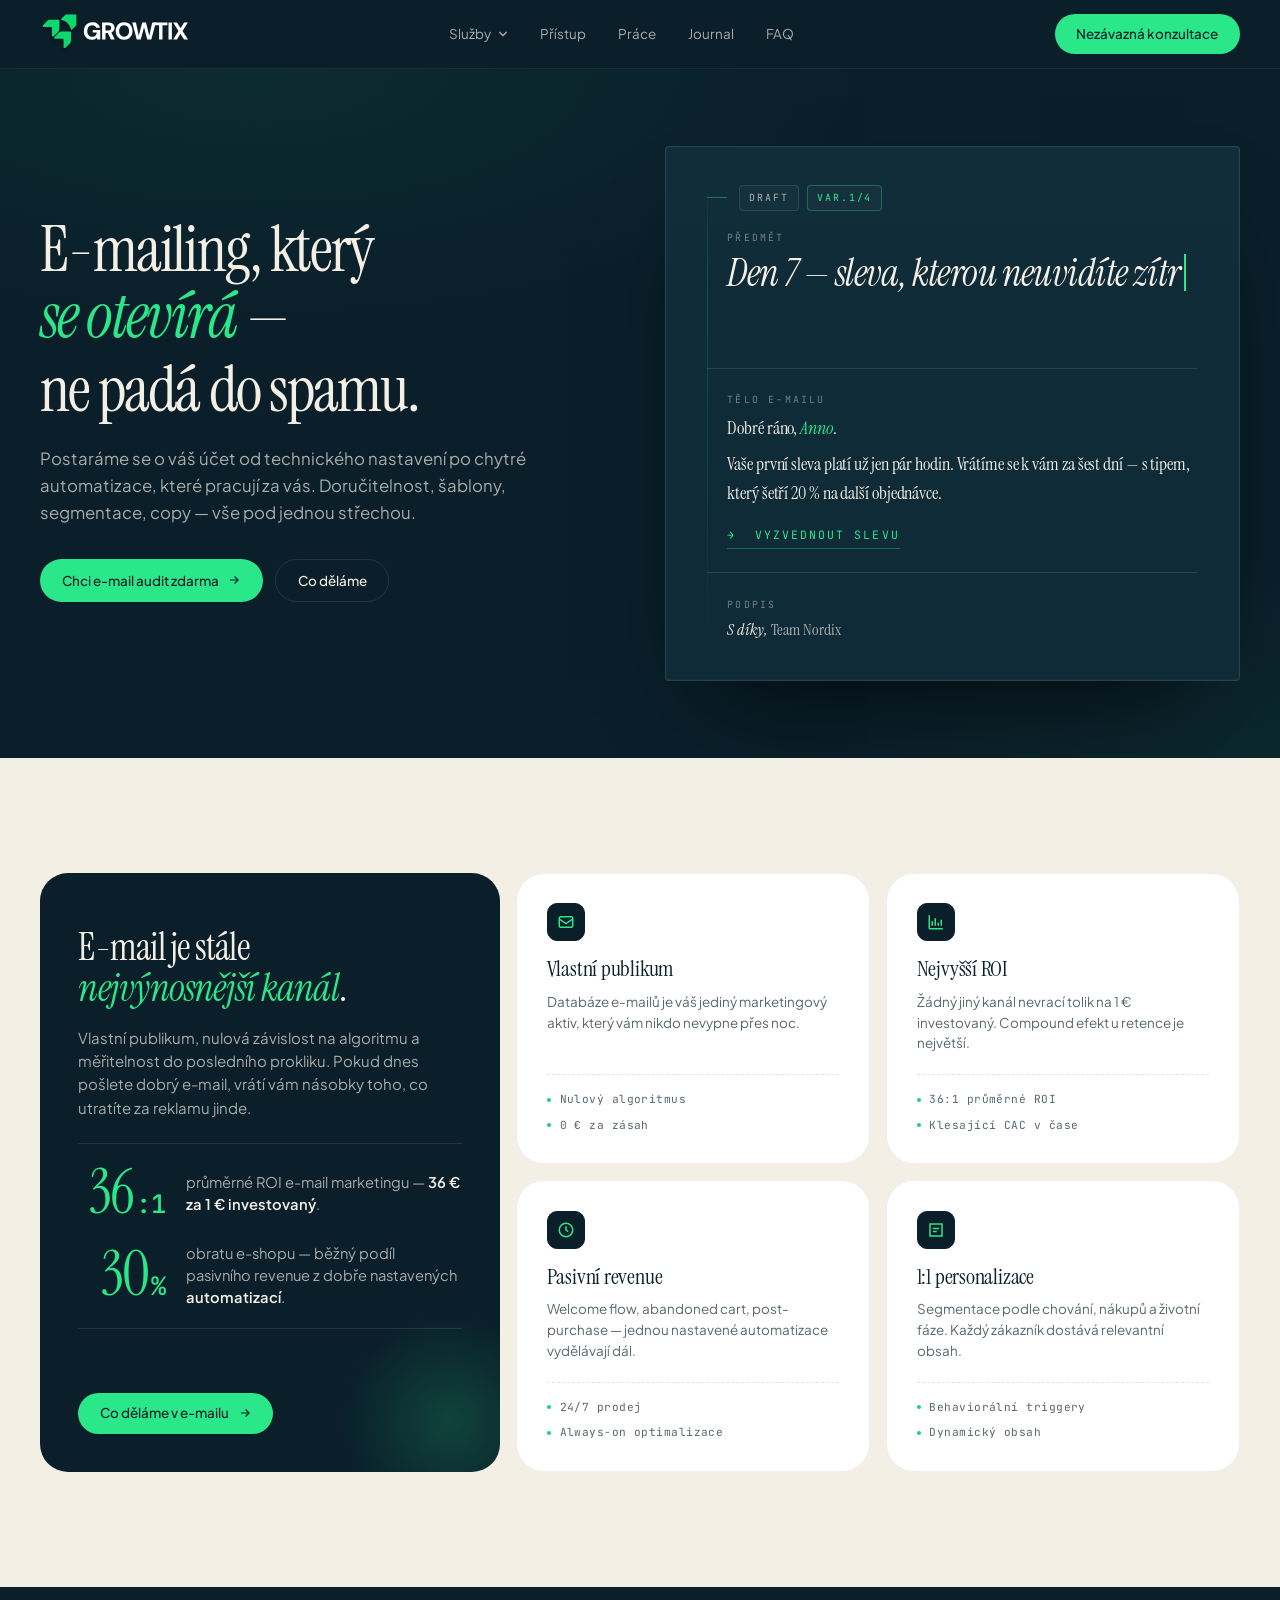
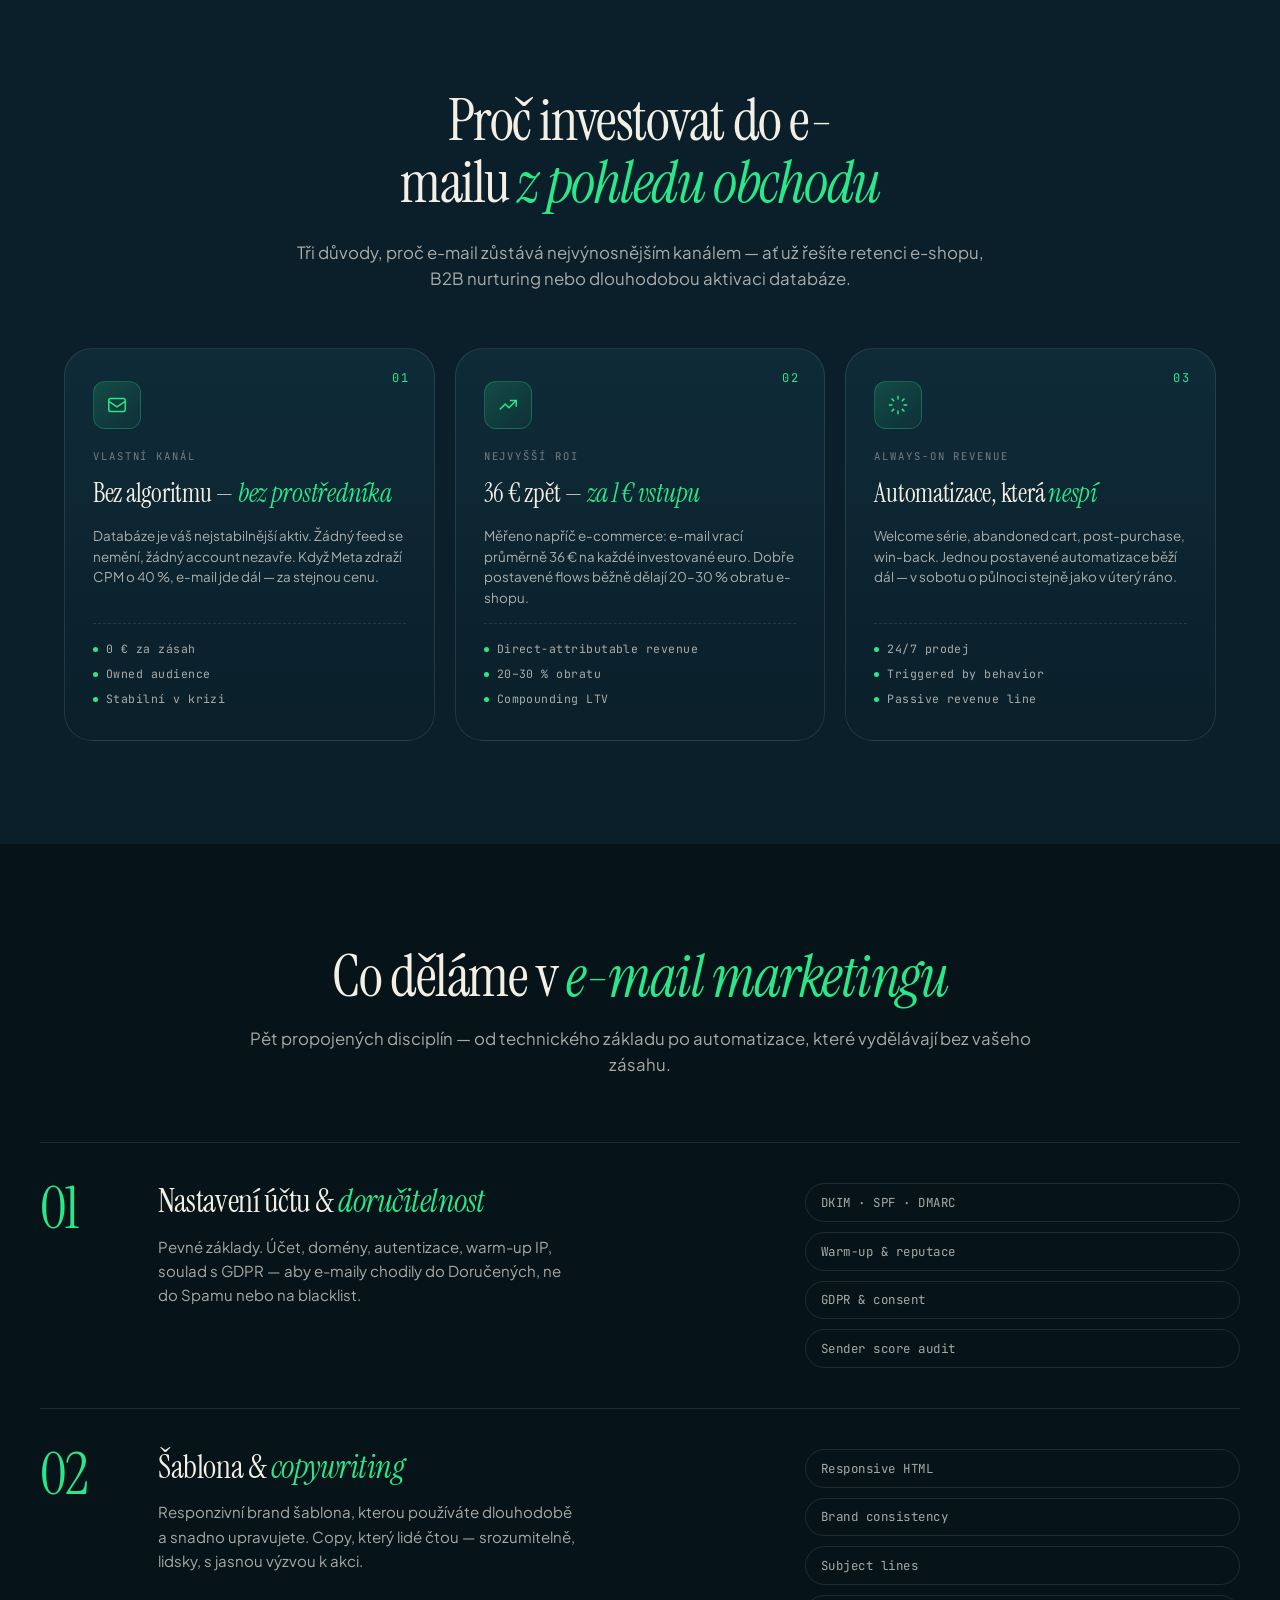
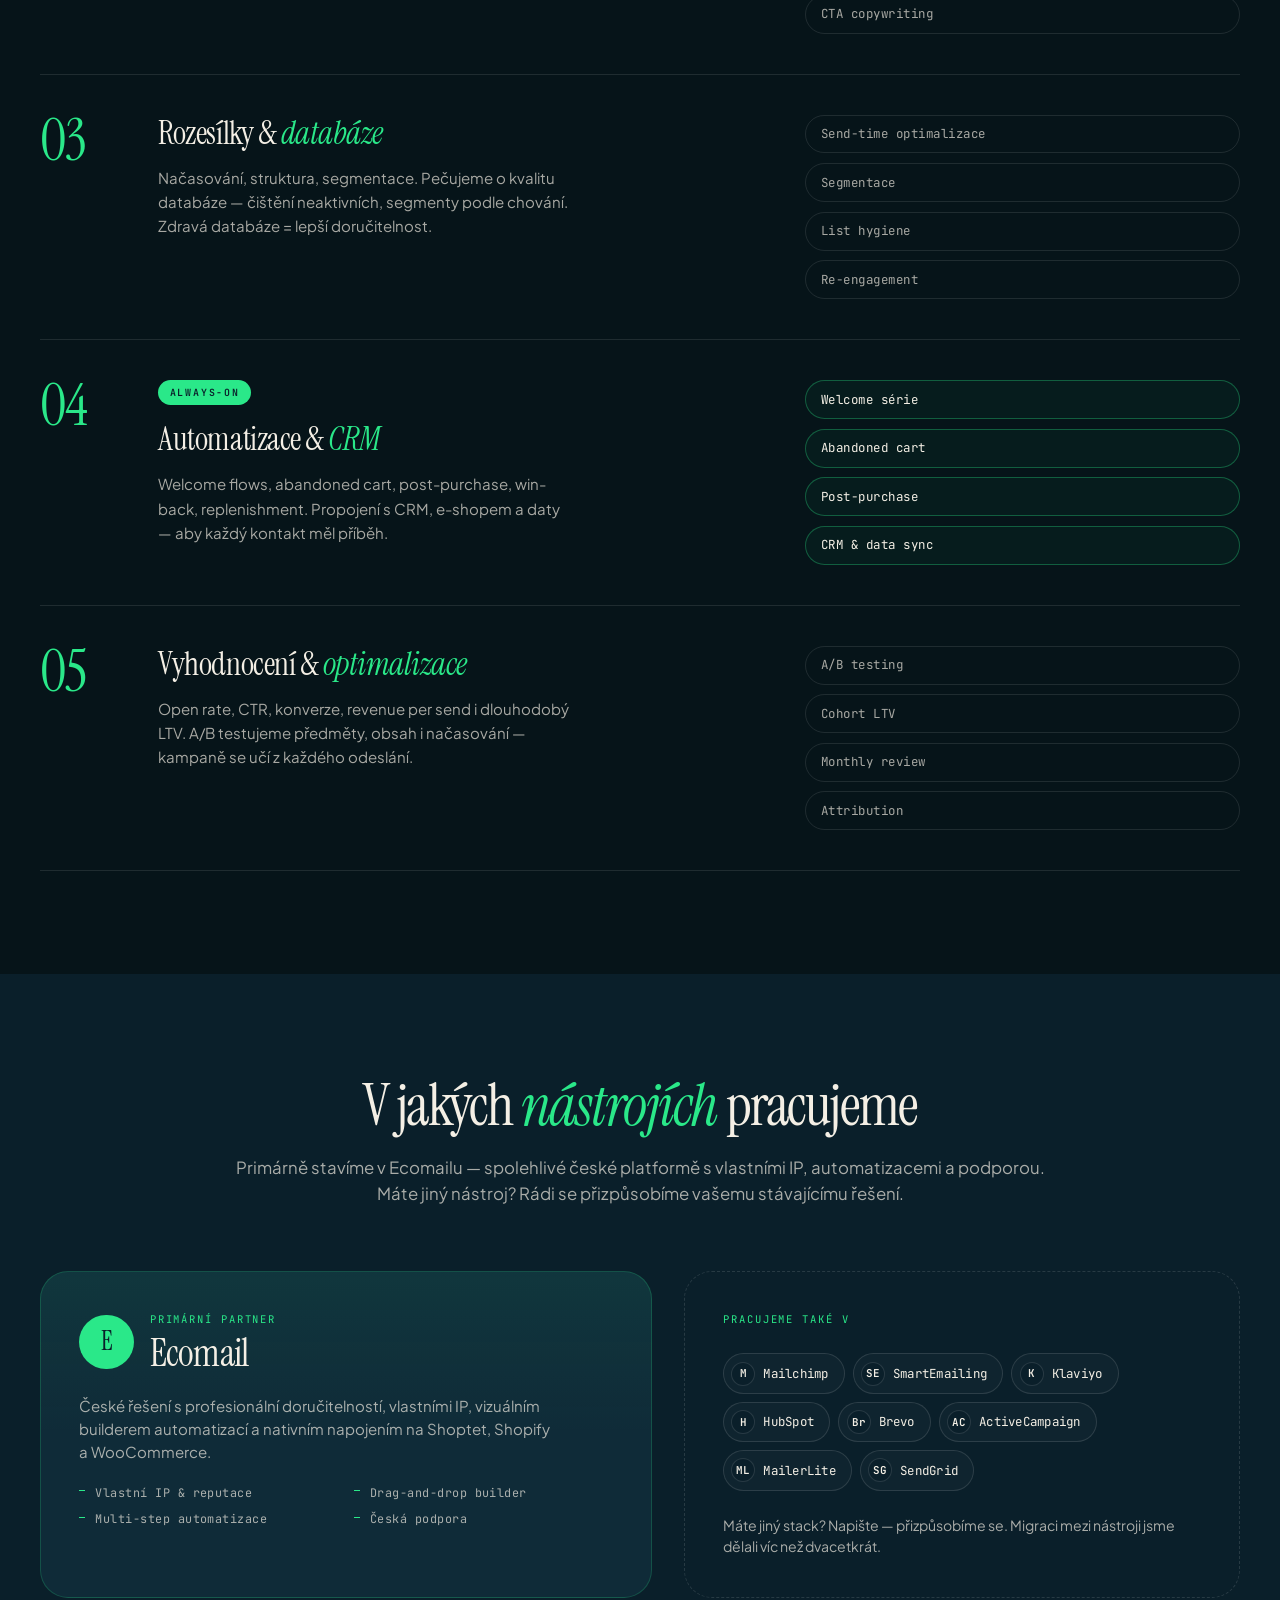
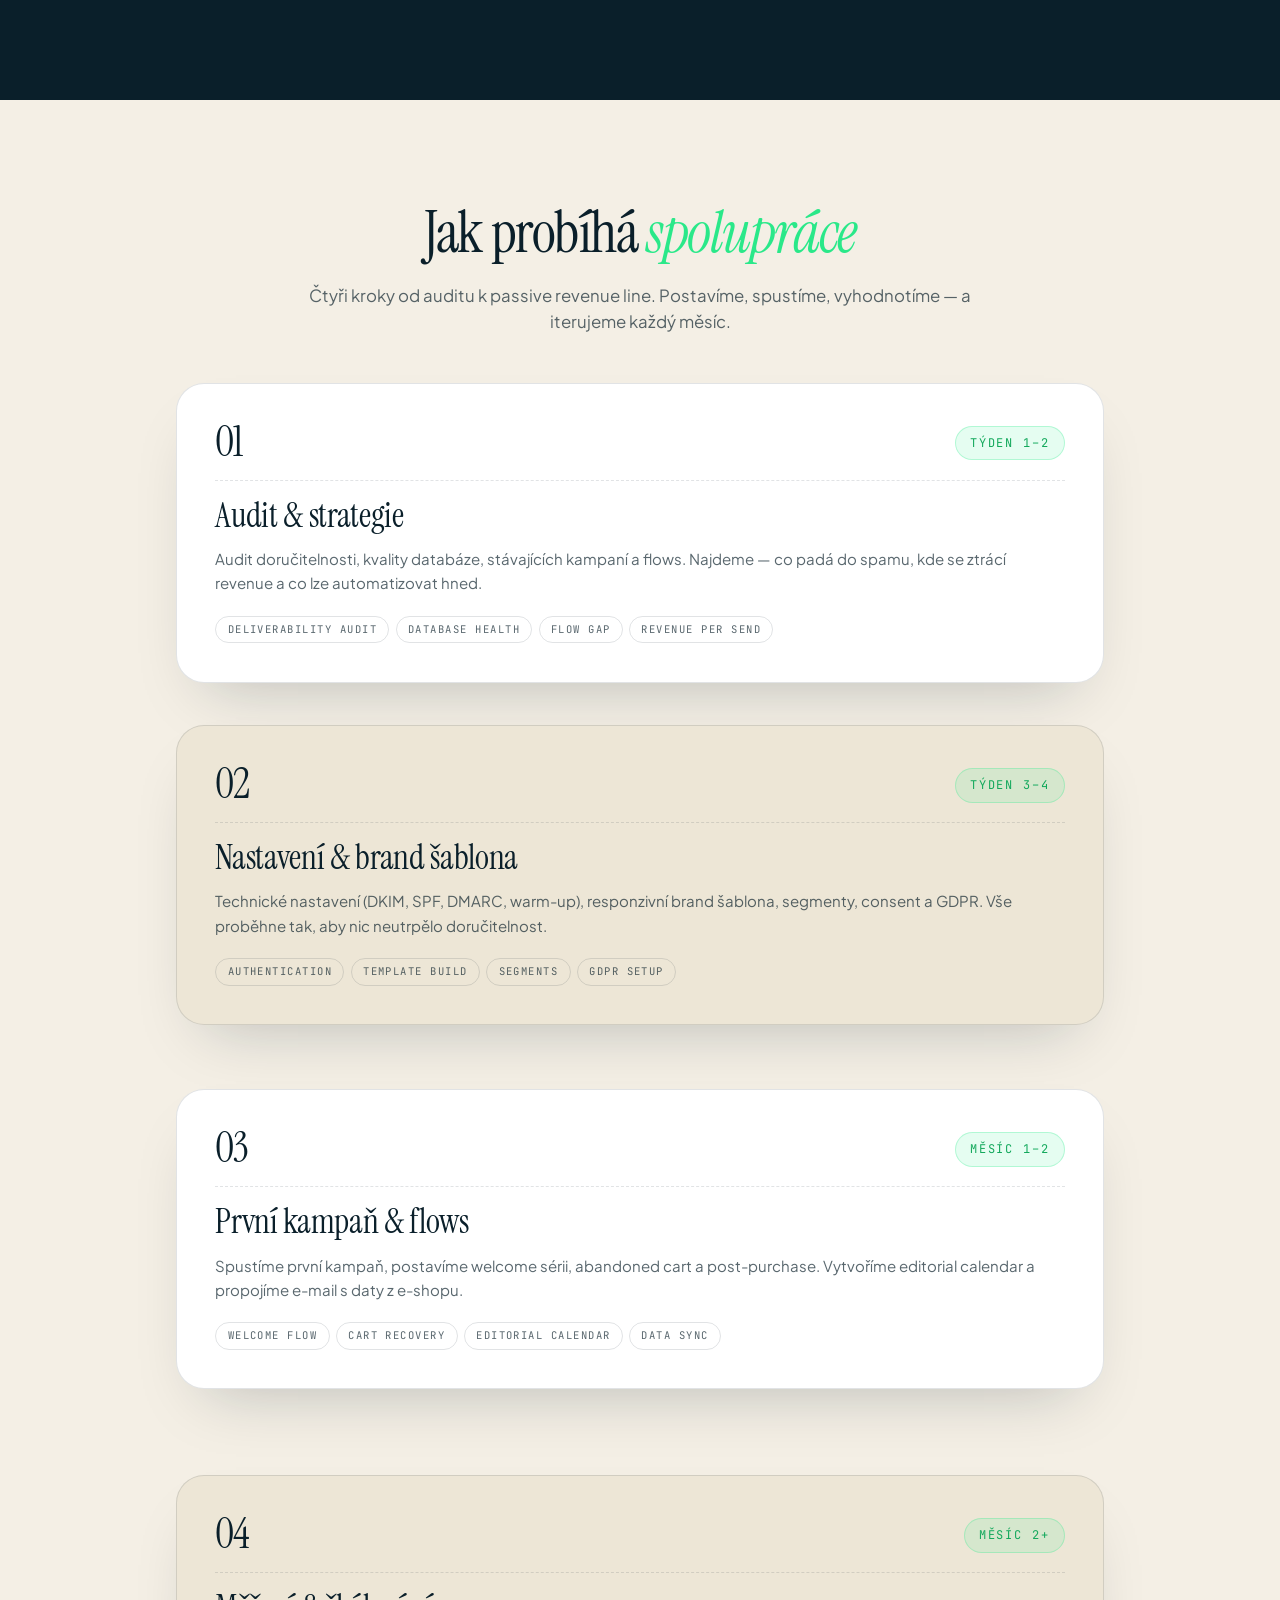
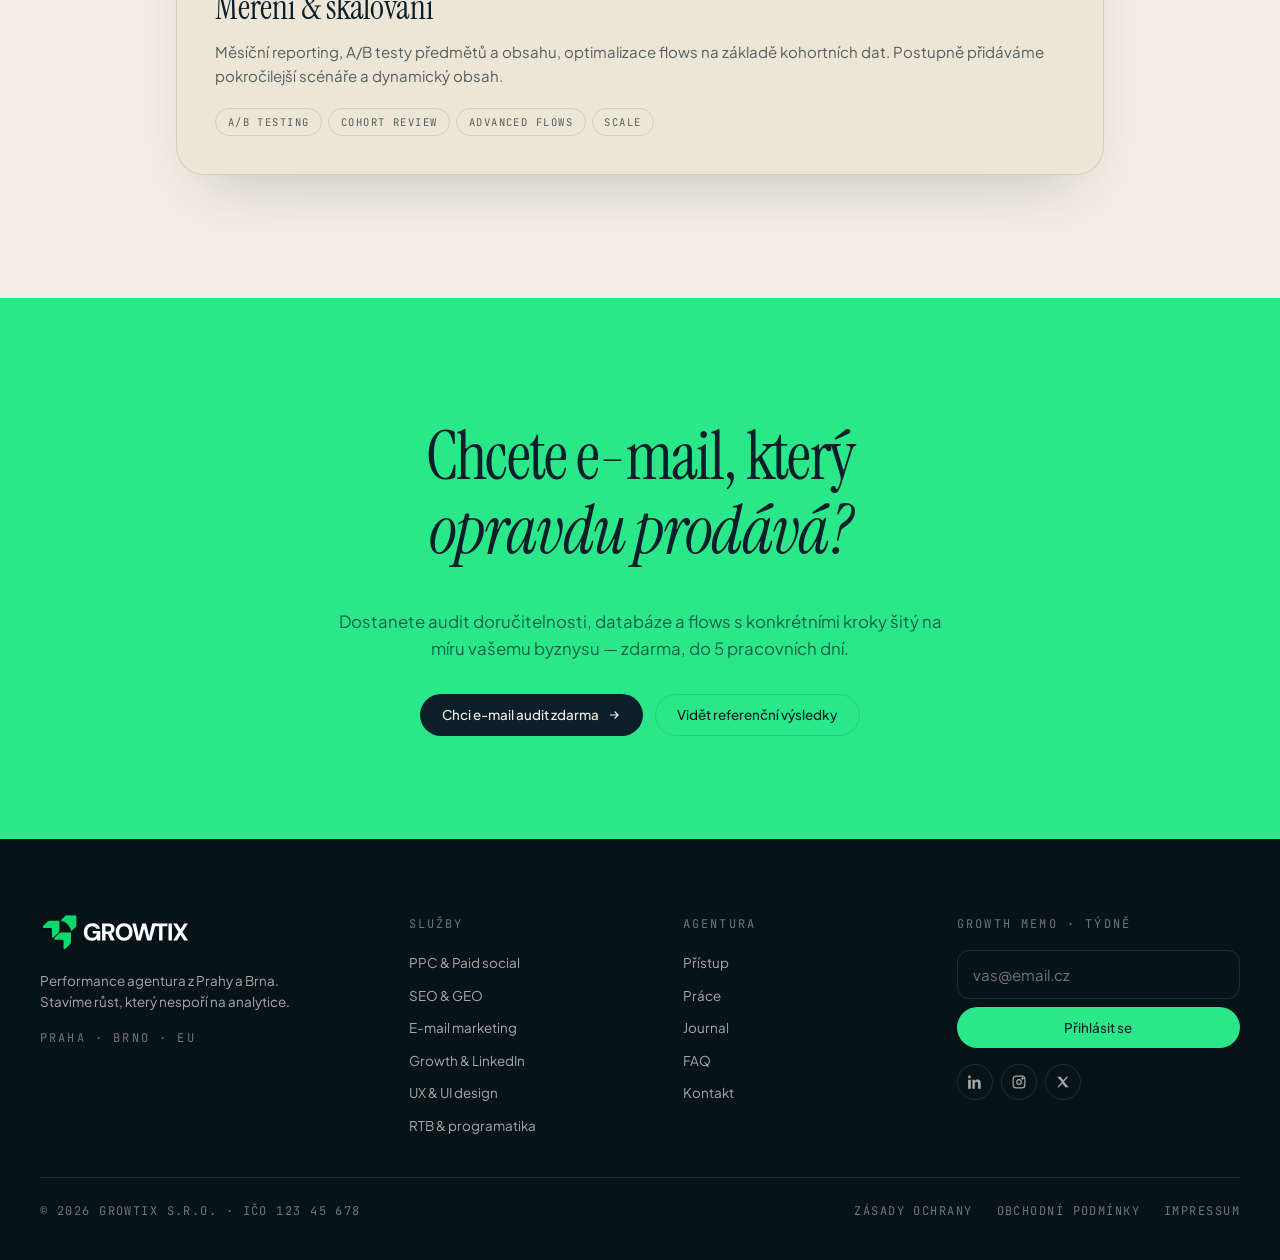
==== commit 9653a835: "Replace text logo with SVG in nav and footer across all pages" ====
--- a/sluzby/email.html
+++ b/sluzby/email.html
@@ -17,8 +17,7 @@
   <div class="container container--wide">
     <div class="header__inner">
       <a href="../index.html" class="brand" aria-label="Growtix — domů">
-        <span class="brand__mark" aria-hidden="true">g</span>
-        <span>growtix</span>
+        <img src="../img/logo-growtix.svg" alt="Growtix" width="148" height="40">
       </a>
       <nav class="nav" aria-label="Hlavní">
         <button type="button" class="nav__link nav__trigger" id="gxMegaTrigger" aria-haspopup="true" aria-expanded="false" aria-controls="gxMega">
@@ -445,7 +444,7 @@
   <div class="container container--wide">
     <div class="footer__grid">
       <div>
-        <div class="footer__brand"><span class="brand__mark">g</span>growtix</div>
+        <div class="footer__brand"><img src="../img/logo-growtix.svg" alt="Growtix" width="148" height="40"></div>
         <p class="footer__blurb">Performance agentura z Prahy a Brna. Stavíme růst, který nespoří na analytice.</p>
         <div class="footer__loc">Praha · Brno · EU</div>
       </div>
